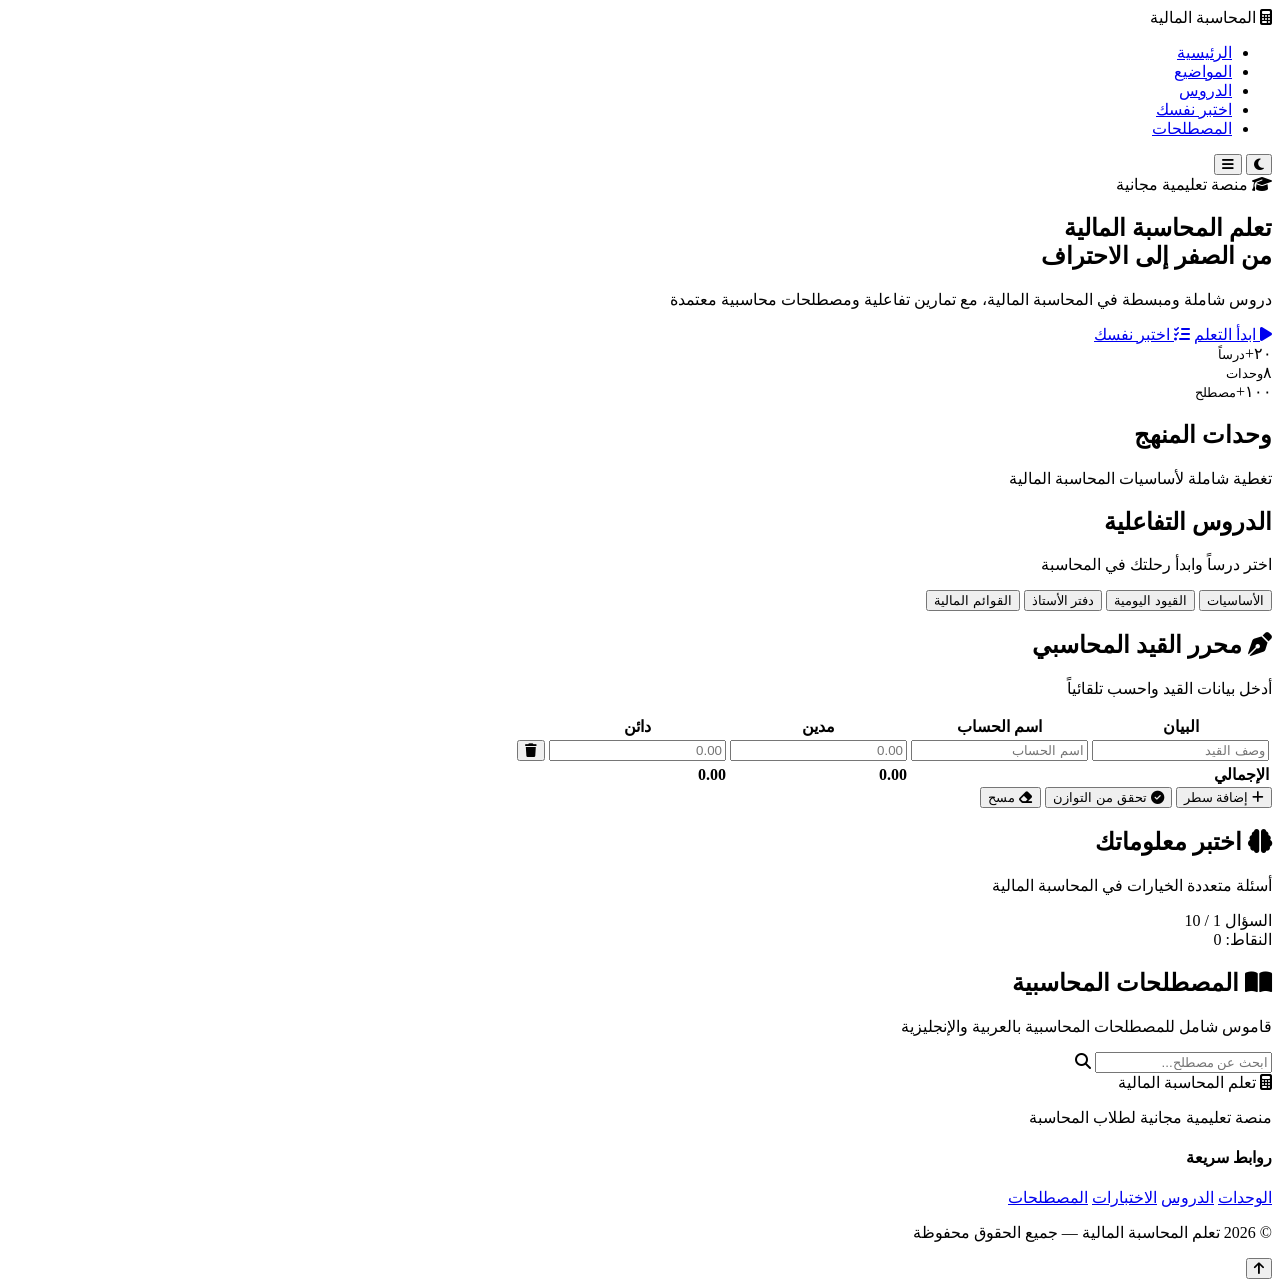
==== index.html @ 87f3d586 "إضافة الصفحة الرئيسية" ====
<!DOCTYPE html>
<html lang="ar" dir="rtl">
<head>
  <meta charset="UTF-8" />
  <meta name="viewport" content="width=device-width, initial-scale=1.0"/>
  <title>تعلم المحاسبة المالية</title>
  <meta name="description" content="منصة تعليمية شاملة لتعلم المحاسبة المالية من الصفر حتى الاحتراف"/>
  <link rel="stylesheet" href="css/style.css"/>
  <link rel="stylesheet" href="https://cdnjs.cloudflare.com/ajax/libs/font-awesome/6.5.0/css/all.min.css"/>
  <link href="https://fonts.googleapis.com/css2?family=Tajawal:wght@300;400;500;700;900&display=swap" rel="stylesheet"/>
</head>
<body>

<!-- Navbar -->
<nav class="navbar" id="navbar">
  <div class="container nav-container">
    <div class="logo">
      <i class="fas fa-calculator"></i>
      <span>المحاسبة المالية</span>
    </div>
    <ul class="nav-links" id="navLinks">
      <li><a href="#home">الرئيسية</a></li>
      <li><a href="#topics">المواضيع</a></li>
      <li><a href="#lessons">الدروس</a></li>
      <li><a href="#quiz">اختبر نفسك</a></li>
      <li><a href="#glossary">المصطلحات</a></li>
    </ul>
    <div class="nav-actions">
      <button class="btn-dark-toggle" id="darkToggle" title="الوضع الليلي">
        <i class="fas fa-moon"></i>
      </button>
      <button class="nav-toggle" id="navToggle"><i class="fas fa-bars"></i></button>
    </div>
  </div>
</nav>

<!-- Hero -->
<section class="hero" id="home">
  <div class="hero-bg"></div>
  <div class="container hero-content">
    <div class="hero-badge"><i class="fas fa-graduation-cap"></i> منصة تعليمية مجانية</div>
    <h1>تعلم <span class="highlight">المحاسبة المالية</span><br/>من الصفر إلى الاحتراف</h1>
    <p>دروس شاملة ومبسطة في المحاسبة المالية، مع تمارين تفاعلية ومصطلحات محاسبية معتمدة</p>
    <div class="hero-btns">
      <a href="#topics" class="btn btn-primary"><i class="fas fa-play"></i> ابدأ التعلم</a>
      <a href="#quiz" class="btn btn-outline"><i class="fas fa-tasks"></i> اختبر نفسك</a>
    </div>
    <div class="hero-stats">
      <div class="stat"><span>٢٠+</span><small>درساً</small></div>
      <div class="stat"><span>٨</span><small>وحدات</small></div>
      <div class="stat"><span>١٠٠+</span><small>مصطلح</small></div>
    </div>
  </div>
</section>

<!-- Topics -->
<section class="topics section" id="topics">
  <div class="container">
    <div class="section-header">
      <h2>وحدات المنهج</h2>
      <p>تغطية شاملة لأساسيات المحاسبة المالية</p>
    </div>
    <div class="cards-grid" id="topicsGrid"></div>
  </div>
</section>

<!-- Lessons -->
<section class="lessons section" id="lessons">
  <div class="container">
    <div class="section-header">
      <h2>الدروس التفاعلية</h2>
      <p>اختر درساً وابدأ رحلتك في المحاسبة</p>
    </div>
    <div class="lesson-tabs">
      <button class="tab-btn active" data-tab="basics">الأساسيات</button>
      <button class="tab-btn" data-tab="journal">القيود اليومية</button>
      <button class="tab-btn" data-tab="ledger">دفتر الأستاذ</button>
      <button class="tab-btn" data-tab="statements">القوائم المالية</button>
    </div>
    <div class="lesson-content" id="lessonContent"></div>
  </div>
</section>

<!-- Journal Entry Calculator -->
<section class="journal-section section" id="journal-calc">
  <div class="container">
    <div class="section-header">
      <h2><i class="fas fa-pen-nib"></i> محرر القيد المحاسبي</h2>
      <p>أدخل بيانات القيد واحسب تلقائياً</p>
    </div>
    <div class="journal-editor">
      <div class="journal-table-wrap">
        <table class="journal-table">
          <thead>
            <tr>
              <th>البيان</th>
              <th>اسم الحساب</th>
              <th>مدين</th>
              <th>دائن</th>
              <th></th>
            </tr>
          </thead>
          <tbody id="journalBody">
            <tr>
              <td><input type="text" placeholder="وصف القيد" class="j-input"/></td>
              <td><input type="text" placeholder="اسم الحساب" class="j-input"/></td>
              <td><input type="number" placeholder="0.00" class="j-input debit" oninput="updateTotals()"/></td>
              <td><input type="number" placeholder="0.00" class="j-input credit" oninput="updateTotals()"/></td>
              <td><button class="btn-remove" onclick="removeRow(this)"><i class="fas fa-trash"></i></button></td>
            </tr>
          </tbody>
          <tfoot>
            <tr class="totals-row">
              <td colspan="2"><strong>الإجمالي</strong></td>
              <td><strong id="totalDebit">0.00</strong></td>
              <td><strong id="totalCredit">0.00</strong></td>
              <td></td>
            </tr>
          </tfoot>
        </table>
      </div>
      <div class="journal-actions">
        <button class="btn btn-primary" onclick="addRow()"><i class="fas fa-plus"></i> إضافة سطر</button>
        <button class="btn btn-outline" onclick="checkBalance()"><i class="fas fa-check-circle"></i> تحقق من التوازن</button>
        <button class="btn btn-danger" onclick="clearJournal()"><i class="fas fa-eraser"></i> مسح</button>
      </div>
      <div class="balance-result" id="balanceResult"></div>
    </div>
  </div>
</section>

<!-- Quiz -->
<section class="quiz-section section" id="quiz">
  <div class="container">
    <div class="section-header">
      <h2><i class="fas fa-brain"></i> اختبر معلوماتك</h2>
      <p>أسئلة متعددة الخيارات في المحاسبة المالية</p>
    </div>
    <div class="quiz-box" id="quizBox">
      <div class="quiz-progress">
        <span id="qProgress">السؤال 1 / 10</span>
        <div class="progress-bar"><div class="progress-fill" id="progressFill"></div></div>
        <span id="qScore">النقاط: 0</span>
      </div>
      <div class="question-card" id="questionCard"></div>
      <div class="quiz-nav">
        <button class="btn btn-primary" id="nextBtn" onclick="nextQuestion()" style="display:none">التالي <i class="fas fa-arrow-left"></i></button>
      </div>
    </div>
    <div class="quiz-result" id="quizResult" style="display:none"></div>
  </div>
</section>

<!-- Glossary -->
<section class="glossary section" id="glossary">
  <div class="container">
    <div class="section-header">
      <h2><i class="fas fa-book-open"></i> المصطلحات المحاسبية</h2>
      <p>قاموس شامل للمصطلحات المحاسبية بالعربية والإنجليزية</p>
    </div>
    <div class="glossary-search">
      <input type="text" id="glossarySearch" placeholder="ابحث عن مصطلح..." oninput="filterGlossary()"/>
      <i class="fas fa-search"></i>
    </div>
    <div class="glossary-grid" id="glossaryGrid"></div>
  </div>
</section>

<!-- Footer -->
<footer class="footer">
  <div class="container">
    <div class="footer-content">
      <div class="footer-brand">
        <i class="fas fa-calculator"></i>
        <span>تعلم المحاسبة المالية</span>
        <p>منصة تعليمية مجانية لطلاب المحاسبة</p>
      </div>
      <div class="footer-links">
        <h4>روابط سريعة</h4>
        <a href="#topics">الوحدات</a>
        <a href="#lessons">الدروس</a>
        <a href="#quiz">الاختبارات</a>
        <a href="#glossary">المصطلحات</a>
      </div>
    </div>
    <div class="footer-bottom">
      <p>© 2026 تعلم المحاسبة المالية — جميع الحقوق محفوظة</p>
    </div>
  </div>
</footer>

<button class="scroll-top" id="scrollTop" onclick="window.scrollTo({top:0,behavior:'smooth'})">
  <i class="fas fa-arrow-up"></i>
</button>

<script src="js/data.js"></script>
<script src="js/script.js"></script>
</body>
</html>
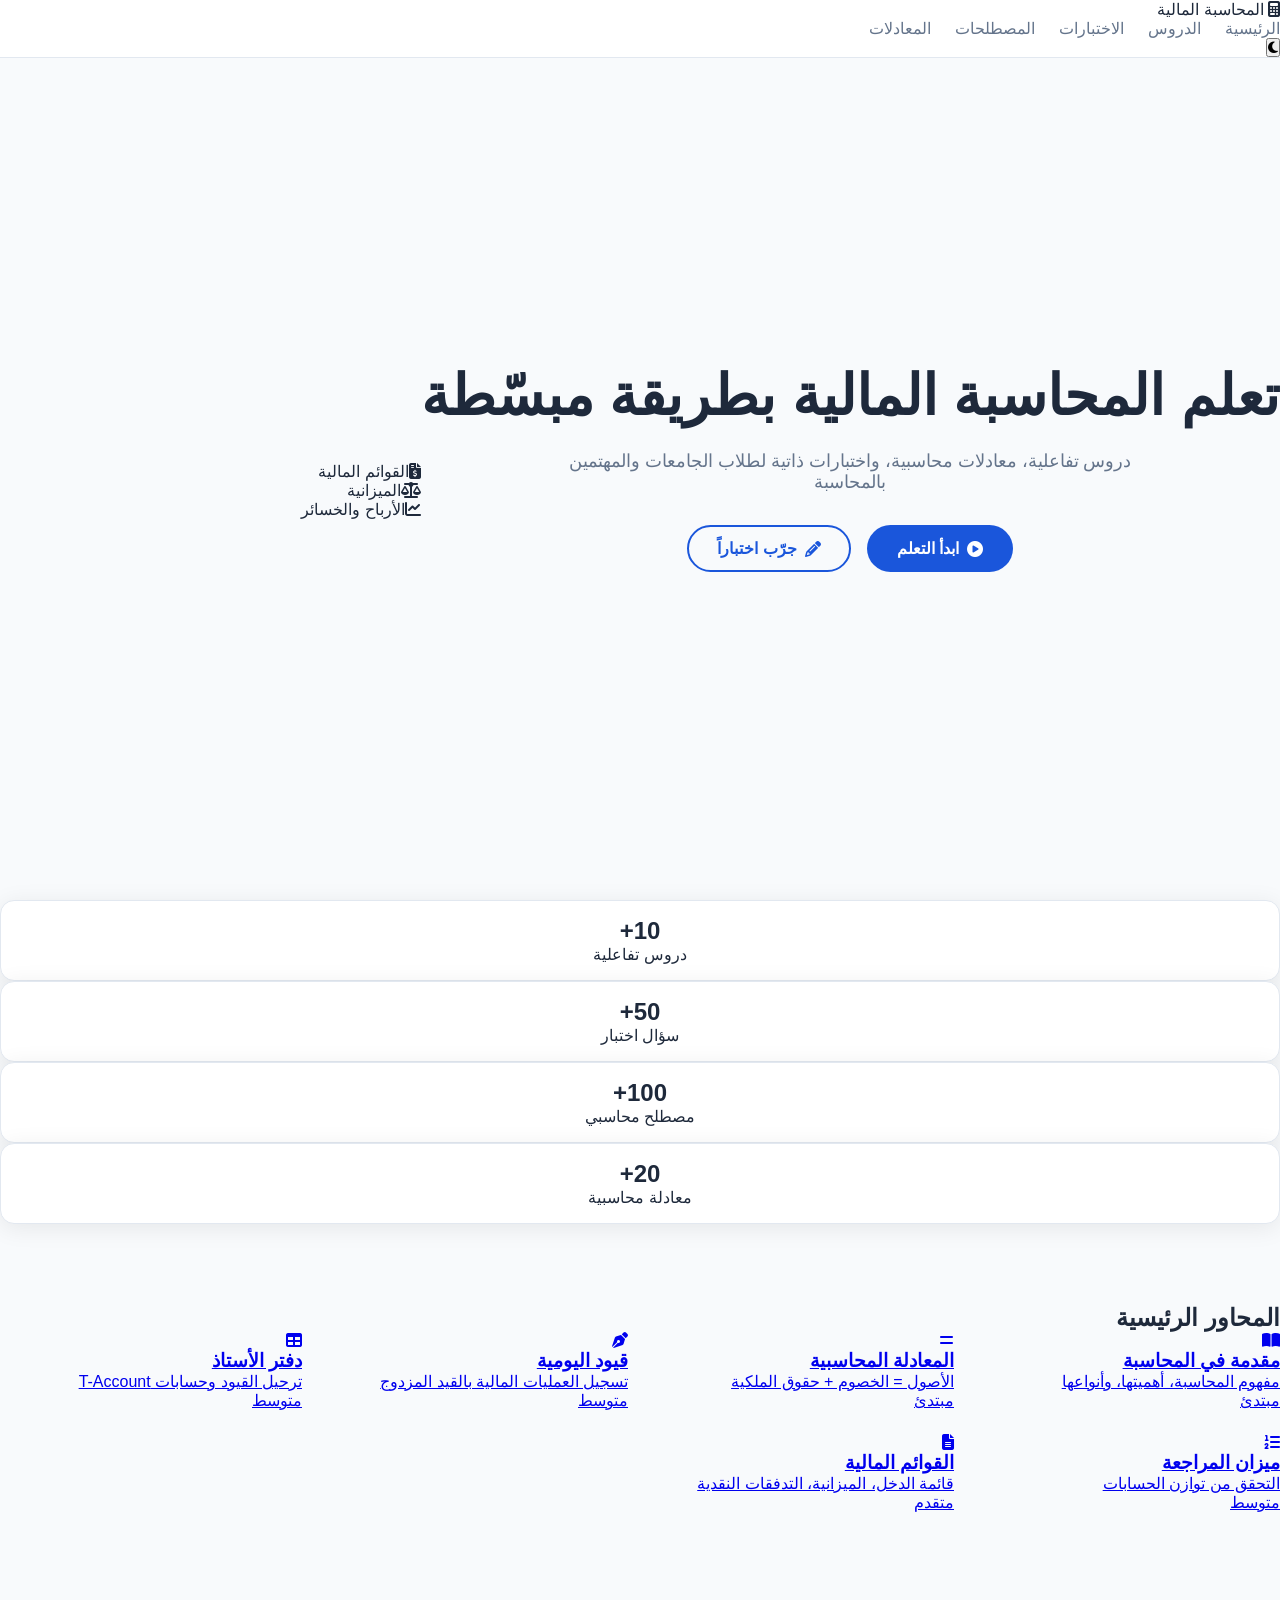
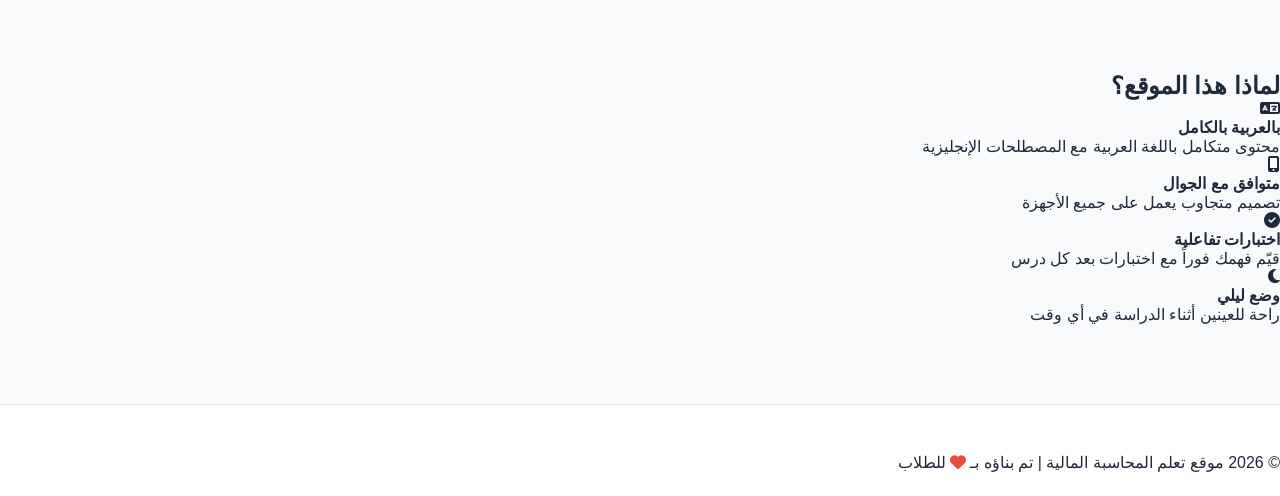
==== commit 93da10f4: "Add index.html - main page" ====
--- a/index.html
+++ b/index.html
@@ -4,196 +4,113 @@
   <meta charset="UTF-8" />
   <meta name="viewport" content="width=device-width, initial-scale=1.0"/>
   <title>تعلم المحاسبة المالية</title>
-  <meta name="description" content="منصة تعليمية شاملة لتعلم المحاسبة المالية من الصفر حتى الاحتراف"/>
   <link rel="stylesheet" href="css/style.css"/>
   <link rel="stylesheet" href="https://cdnjs.cloudflare.com/ajax/libs/font-awesome/6.5.0/css/all.min.css"/>
-  <link href="https://fonts.googleapis.com/css2?family=Tajawal:wght@300;400;500;700;900&display=swap" rel="stylesheet"/>
 </head>
 <body>
 
-<!-- Navbar -->
-<nav class="navbar" id="navbar">
-  <div class="container nav-container">
-    <div class="logo">
-      <i class="fas fa-calculator"></i>
-      <span>المحاسبة المالية</span>
-    </div>
-    <ul class="nav-links" id="navLinks">
-      <li><a href="#home">الرئيسية</a></li>
-      <li><a href="#topics">المواضيع</a></li>
-      <li><a href="#lessons">الدروس</a></li>
-      <li><a href="#quiz">اختبر نفسك</a></li>
-      <li><a href="#glossary">المصطلحات</a></li>
-    </ul>
-    <div class="nav-actions">
-      <button class="btn-dark-toggle" id="darkToggle" title="الوضع الليلي">
-        <i class="fas fa-moon"></i>
-      </button>
-      <button class="nav-toggle" id="navToggle"><i class="fas fa-bars"></i></button>
+<!-- NAV -->
+<nav class="navbar">
+  <div class="nav-logo">
+    <i class="fas fa-calculator"></i>
+    <span>المحاسبة المالية</span>
+  </div>
+  <ul class="nav-links">
+    <li><a href="index.html" class="active">الرئيسية</a></li>
+    <li><a href="pages/lessons.html">الدروس</a></li>
+    <li><a href="pages/quiz.html">الاختبارات</a></li>
+    <li><a href="pages/glossary.html">المصطلحات</a></li>
+    <li><a href="pages/formulas.html">المعادلات</a></li>
+  </ul>
+  <button id="darkToggle" class="dark-btn" title="تبديل الوضع الليلي">
+    <i class="fas fa-moon"></i>
+  </button>
+</nav>
+
+<!-- HERO -->
+<header class="hero">
+  <div class="hero-content">
+    <h1>تعلم <span class="accent">المحاسبة المالية</span> بطريقة مبسّطة</h1>
+    <p>دروس تفاعلية، معادلات محاسبية، واختبارات ذاتية لطلاب الجامعات والمهتمين بالمحاسبة</p>
+    <div class="hero-btns">
+      <a href="pages/lessons.html" class="btn btn-primary"><i class="fas fa-play-circle"></i> ابدأ التعلم</a>
+      <a href="pages/quiz.html" class="btn btn-outline"><i class="fas fa-pencil-alt"></i> جرّب اختباراً</a>
     </div>
   </div>
-</nav>
+  <div class="hero-img">
+    <div class="floating-card card1"><i class="fas fa-file-invoice-dollar"></i><span>القوائم المالية</span></div>
+    <div class="floating-card card2"><i class="fas fa-balance-scale"></i><span>الميزانية</span></div>
+    <div class="floating-card card3"><i class="fas fa-chart-line"></i><span>الأرباح والخسائر</span></div>
+  </div>
+</header>
 
-<!-- Hero -->
-<section class="hero" id="home">
-  <div class="hero-bg"></div>
-  <div class="container hero-content">
-    <div class="hero-badge"><i class="fas fa-graduation-cap"></i> منصة تعليمية مجانية</div>
-    <h1>تعلم <span class="highlight">المحاسبة المالية</span><br/>من الصفر إلى الاحتراف</h1>
-    <p>دروس شاملة ومبسطة في المحاسبة المالية، مع تمارين تفاعلية ومصطلحات محاسبية معتمدة</p>
-    <div class="hero-btns">
-      <a href="#topics" class="btn btn-primary"><i class="fas fa-play"></i> ابدأ التعلم</a>
-      <a href="#quiz" class="btn btn-outline"><i class="fas fa-tasks"></i> اختبر نفسك</a>
-    </div>
-    <div class="hero-stats">
-      <div class="stat"><span>٢٠+</span><small>درساً</small></div>
-      <div class="stat"><span>٨</span><small>وحدات</small></div>
-      <div class="stat"><span>١٠٠+</span><small>مصطلح</small></div>
-    </div>
+<!-- STATS -->
+<section class="stats">
+  <div class="stat"><h2>10+</h2><p>دروس تفاعلية</p></div>
+  <div class="stat"><h2>50+</h2><p>سؤال اختبار</p></div>
+  <div class="stat"><h2>100+</h2><p>مصطلح محاسبي</p></div>
+  <div class="stat"><h2>20+</h2><p>معادلة محاسبية</p></div>
+</section>
+
+<!-- CHAPTERS PREVIEW -->
+<section class="section chapters">
+  <h2 class="section-title">المحاور الرئيسية</h2>
+  <div class="cards-grid">
+    <a href="pages/lessons.html#ch1" class="card">
+      <div class="card-icon bg1"><i class="fas fa-book-open"></i></div>
+      <h3>مقدمة في المحاسبة</h3>
+      <p>مفهوم المحاسبة، أهميتها، وأنواعها</p>
+      <span class="badge">مبتدئ</span>
+    </a>
+    <a href="pages/lessons.html#ch2" class="card">
+      <div class="card-icon bg2"><i class="fas fa-equals"></i></div>
+      <h3>المعادلة المحاسبية</h3>
+      <p>الأصول = الخصوم + حقوق الملكية</p>
+      <span class="badge">مبتدئ</span>
+    </a>
+    <a href="pages/lessons.html#ch3" class="card">
+      <div class="card-icon bg3"><i class="fas fa-pen-nib"></i></div>
+      <h3>قيود اليومية</h3>
+      <p>تسجيل العمليات المالية بالقيد المزدوج</p>
+      <span class="badge">متوسط</span>
+    </a>
+    <a href="pages/lessons.html#ch4" class="card">
+      <div class="card-icon bg4"><i class="fas fa-table"></i></div>
+      <h3>دفتر الأستاذ</h3>
+      <p>ترحيل القيود وحسابات T-Account</p>
+      <span class="badge">متوسط</span>
+    </a>
+    <a href="pages/lessons.html#ch5" class="card">
+      <div class="card-icon bg5"><i class="fas fa-list-ol"></i></div>
+      <h3>ميزان المراجعة</h3>
+      <p>التحقق من توازن الحسابات</p>
+      <span class="badge">متوسط</span>
+    </a>
+    <a href="pages/lessons.html#ch6" class="card">
+      <div class="card-icon bg6"><i class="fas fa-file-alt"></i></div>
+      <h3>القوائم المالية</h3>
+      <p>قائمة الدخل، الميزانية، التدفقات النقدية</p>
+      <span class="badge">متقدم</span>
+    </a>
   </div>
 </section>
 
-<!-- Topics -->
-<section class="topics section" id="topics">
-  <div class="container">
-    <div class="section-header">
-      <h2>وحدات المنهج</h2>
-      <p>تغطية شاملة لأساسيات المحاسبة المالية</p>
-    </div>
-    <div class="cards-grid" id="topicsGrid"></div>
+<!-- WHY US -->
+<section class="section why">
+  <h2 class="section-title">لماذا هذا الموقع؟</h2>
+  <div class="why-grid">
+    <div class="why-item"><i class="fas fa-language"></i><h4>بالعربية بالكامل</h4><p>محتوى متكامل باللغة العربية مع المصطلحات الإنجليزية</p></div>
+    <div class="why-item"><i class="fas fa-mobile-alt"></i><h4>متوافق مع الجوال</h4><p>تصميم متجاوب يعمل على جميع الأجهزة</p></div>
+    <div class="why-item"><i class="fas fa-check-circle"></i><h4>اختبارات تفاعلية</h4><p>قيّم فهمك فوراً مع اختبارات بعد كل درس</p></div>
+    <div class="why-item"><i class="fas fa-moon"></i><h4>وضع ليلي</h4><p>راحة للعينين أثناء الدراسة في أي وقت</p></div>
   </div>
 </section>
 
-<!-- Lessons -->
-<section class="lessons section" id="lessons">
-  <div class="container">
-    <div class="section-header">
-      <h2>الدروس التفاعلية</h2>
-      <p>اختر درساً وابدأ رحلتك في المحاسبة</p>
-    </div>
-    <div class="lesson-tabs">
-      <button class="tab-btn active" data-tab="basics">الأساسيات</button>
-      <button class="tab-btn" data-tab="journal">القيود اليومية</button>
-      <button class="tab-btn" data-tab="ledger">دفتر الأستاذ</button>
-      <button class="tab-btn" data-tab="statements">القوائم المالية</button>
-    </div>
-    <div class="lesson-content" id="lessonContent"></div>
-  </div>
-</section>
-
-<!-- Journal Entry Calculator -->
-<section class="journal-section section" id="journal-calc">
-  <div class="container">
-    <div class="section-header">
-      <h2><i class="fas fa-pen-nib"></i> محرر القيد المحاسبي</h2>
-      <p>أدخل بيانات القيد واحسب تلقائياً</p>
-    </div>
-    <div class="journal-editor">
-      <div class="journal-table-wrap">
-        <table class="journal-table">
-          <thead>
-            <tr>
-              <th>البيان</th>
-              <th>اسم الحساب</th>
-              <th>مدين</th>
-              <th>دائن</th>
-              <th></th>
-            </tr>
-          </thead>
-          <tbody id="journalBody">
-            <tr>
-              <td><input type="text" placeholder="وصف القيد" class="j-input"/></td>
-              <td><input type="text" placeholder="اسم الحساب" class="j-input"/></td>
-              <td><input type="number" placeholder="0.00" class="j-input debit" oninput="updateTotals()"/></td>
-              <td><input type="number" placeholder="0.00" class="j-input credit" oninput="updateTotals()"/></td>
-              <td><button class="btn-remove" onclick="removeRow(this)"><i class="fas fa-trash"></i></button></td>
-            </tr>
-          </tbody>
-          <tfoot>
-            <tr class="totals-row">
-              <td colspan="2"><strong>الإجمالي</strong></td>
-              <td><strong id="totalDebit">0.00</strong></td>
-              <td><strong id="totalCredit">0.00</strong></td>
-              <td></td>
-            </tr>
-          </tfoot>
-        </table>
-      </div>
-      <div class="journal-actions">
-        <button class="btn btn-primary" onclick="addRow()"><i class="fas fa-plus"></i> إضافة سطر</button>
-        <button class="btn btn-outline" onclick="checkBalance()"><i class="fas fa-check-circle"></i> تحقق من التوازن</button>
-        <button class="btn btn-danger" onclick="clearJournal()"><i class="fas fa-eraser"></i> مسح</button>
-      </div>
-      <div class="balance-result" id="balanceResult"></div>
-    </div>
-  </div>
-</section>
-
-<!-- Quiz -->
-<section class="quiz-section section" id="quiz">
-  <div class="container">
-    <div class="section-header">
-      <h2><i class="fas fa-brain"></i> اختبر معلوماتك</h2>
-      <p>أسئلة متعددة الخيارات في المحاسبة المالية</p>
-    </div>
-    <div class="quiz-box" id="quizBox">
-      <div class="quiz-progress">
-        <span id="qProgress">السؤال 1 / 10</span>
-        <div class="progress-bar"><div class="progress-fill" id="progressFill"></div></div>
-        <span id="qScore">النقاط: 0</span>
-      </div>
-      <div class="question-card" id="questionCard"></div>
-      <div class="quiz-nav">
-        <button class="btn btn-primary" id="nextBtn" onclick="nextQuestion()" style="display:none">التالي <i class="fas fa-arrow-left"></i></button>
-      </div>
-    </div>
-    <div class="quiz-result" id="quizResult" style="display:none"></div>
-  </div>
-</section>
-
-<!-- Glossary -->
-<section class="glossary section" id="glossary">
-  <div class="container">
-    <div class="section-header">
-      <h2><i class="fas fa-book-open"></i> المصطلحات المحاسبية</h2>
-      <p>قاموس شامل للمصطلحات المحاسبية بالعربية والإنجليزية</p>
-    </div>
-    <div class="glossary-search">
-      <input type="text" id="glossarySearch" placeholder="ابحث عن مصطلح..." oninput="filterGlossary()"/>
-      <i class="fas fa-search"></i>
-    </div>
-    <div class="glossary-grid" id="glossaryGrid"></div>
-  </div>
-</section>
-
-<!-- Footer -->
+<!-- FOOTER -->
 <footer class="footer">
-  <div class="container">
-    <div class="footer-content">
-      <div class="footer-brand">
-        <i class="fas fa-calculator"></i>
-        <span>تعلم المحاسبة المالية</span>
-        <p>منصة تعليمية مجانية لطلاب المحاسبة</p>
-      </div>
-      <div class="footer-links">
-        <h4>روابط سريعة</h4>
-        <a href="#topics">الوحدات</a>
-        <a href="#lessons">الدروس</a>
-        <a href="#quiz">الاختبارات</a>
-        <a href="#glossary">المصطلحات</a>
-      </div>
-    </div>
-    <div class="footer-bottom">
-      <p>© 2026 تعلم المحاسبة المالية — جميع الحقوق محفوظة</p>
-    </div>
-  </div>
+  <p>© 2026 موقع تعلم المحاسبة المالية | تم بناؤه بـ <i class="fas fa-heart" style="color:#e74c3c"></i> للطلاب</p>
 </footer>
 
-<button class="scroll-top" id="scrollTop" onclick="window.scrollTo({top:0,behavior:'smooth'})">
-  <i class="fas fa-arrow-up"></i>
-</button>
-
-<script src="js/data.js"></script>
-<script src="js/script.js"></script>
+<script src="js/main.js"></script>
 </body>
 </html>
--- a/css/style.css
+++ b/css/style.css
@@ -0,0 +1,168 @@
+/* ═══════════════════════════════════════
+   تعلم المحاسبة المالية — style.css
+═══════════════════════════════════════ */
+:root {
+  --primary:    #1a56db;
+  --primary-dark:#1341b0;
+  --accent:     #f59e0b;
+  --bg:         #f8fafc;
+  --surface:    #ffffff;
+  --surface2:   #f1f5f9;
+  --text:       #1e293b;
+  --text-muted: #64748b;
+  --border:     #e2e8f0;
+  --shadow:     0 4px 24px rgba(0,0,0,.08);
+  --radius:     14px;
+  --transition: .3s ease;
+}
+body.dark {
+  --bg:         #0f172a;
+  --surface:    #1e293b;
+  --surface2:   #263248;
+  --text:       #f1f5f9;
+  --text-muted: #94a3b8;
+  --border:     #334155;
+  --shadow:     0 4px 24px rgba(0,0,0,.3);
+}
+*,*::before,*::after{box-sizing:border-box;margin:0;padding:0}
+html{scroll-behavior:smooth}
+body{font-family:'Tajawal',sans-serif;background:var(--bg);color:var(--text);transition:background var(--transition),color var(--transition)}
+.container{width:min(1200px,92vw);margin-inline:auto}
+
+/* NAVBAR */
+.navbar{position:fixed;top:0;width:100%;z-index:1000;background:rgba(255,255,255,.92);backdrop-filter:blur(12px);border-bottom:1px solid var(--border);transition:background var(--transition)}
+body.dark .navbar{background:rgba(15,23,42,.92)}
+.nav-container{display:flex;align-items:center;justify-content:space-between;height:64px;gap:1rem}
+.logo{display:flex;align-items:center;gap:.5rem;font-size:1.25rem;font-weight:700;color:var(--primary)}
+.logo i{font-size:1.4rem}
+.nav-links{display:flex;list-style:none;gap:1.5rem}
+.nav-links a{text-decoration:none;color:var(--text-muted);font-weight:500;transition:color var(--transition)}
+.nav-links a:hover{color:var(--primary)}
+.nav-actions{display:flex;align-items:center;gap:.75rem}
+.btn-dark-toggle{background:var(--surface2);border:1px solid var(--border);border-radius:50%;width:38px;height:38px;cursor:pointer;color:var(--text);font-size:.9rem;transition:all var(--transition)}
+.btn-dark-toggle:hover{background:var(--primary);color:#fff;border-color:var(--primary)}
+.nav-toggle{display:none;background:none;border:none;font-size:1.4rem;cursor:pointer;color:var(--text)}
+
+/* HERO */
+.hero{min-height:100vh;display:flex;align-items:center;position:relative;overflow:hidden;padding-top:80px}
+.hero-bg{position:absolute;inset:0;background:linear-gradient(135deg,#1a56db15 0%,#f59e0b10 100%)}
+.hero-bg::before{content:'';position:absolute;width:600px;height:600px;border-radius:50%;background:radial-gradient(circle,#1a56db20,transparent 70%);top:-100px;right:-100px}
+.hero-content{position:relative;text-align:center;padding:4rem 0}
+.hero-badge{display:inline-flex;align-items:center;gap:.5rem;background:var(--surface);border:1px solid var(--border);border-radius:50px;padding:.4rem 1.2rem;font-size:.85rem;color:var(--primary);font-weight:600;margin-bottom:1.5rem;box-shadow:var(--shadow)}
+.hero h1{font-size:clamp(2rem,5vw,3.5rem);font-weight:900;line-height:1.3;margin-bottom:1.2rem}
+.highlight{color:var(--primary)}
+.hero p{font-size:1.1rem;color:var(--text-muted);max-width:600px;margin:0 auto 2rem}
+.hero-btns{display:flex;gap:1rem;justify-content:center;flex-wrap:wrap;margin-bottom:3rem}
+.btn{display:inline-flex;align-items:center;gap:.5rem;padding:.75rem 1.75rem;border-radius:50px;font-size:1rem;font-weight:600;font-family:'Tajawal',sans-serif;cursor:pointer;border:2px solid transparent;transition:all var(--transition);text-decoration:none}
+.btn-primary{background:var(--primary);color:#fff}
+.btn-primary:hover{background:var(--primary-dark);transform:translateY(-2px);box-shadow:0 8px 24px #1a56db40}
+.btn-outline{background:transparent;border-color:var(--primary);color:var(--primary)}
+.btn-outline:hover{background:var(--primary);color:#fff;transform:translateY(-2px)}
+.btn-danger{background:#ef4444;color:#fff;border-color:#ef4444}
+.btn-danger:hover{background:#dc2626}
+.hero-stats{display:flex;gap:2rem;justify-content:center;flex-wrap:wrap}
+.stat{text-align:center;background:var(--surface);border:1px solid var(--border);border-radius:var(--radius);padding:1rem 2rem;box-shadow:var(--shadow)}
+.stat span{display:block;font-size:1.8rem;font-weight:900;color:var(--primary)}
+.stat small{color:var(--text-muted);font-size:.9rem}
+
+/* SECTIONS */
+.section{padding:5rem 0}
+.section-header{text-align:center;margin-bottom:3rem}
+.section-header h2{font-size:2rem;font-weight:800;margin-bottom:.5rem}
+.section-header p{color:var(--text-muted);font-size:1.05rem}
+
+/* TOPIC CARDS */
+.cards-grid{display:grid;grid-template-columns:repeat(auto-fill,minmax(260px,1fr));gap:1.5rem}
+.topic-card{background:var(--surface);border:1px solid var(--border);border-radius:var(--radius);padding:1.75rem;cursor:pointer;transition:all var(--transition);position:relative;overflow:hidden}
+.topic-card::before{content:'';position:absolute;top:0;right:0;width:4px;height:100%;background:var(--card-color,var(--primary))}
+.topic-card:hover{transform:translateY(-4px);box-shadow:var(--shadow)}
+.topic-icon{width:52px;height:52px;border-radius:12px;display:flex;align-items:center;justify-content:center;font-size:1.4rem;margin-bottom:1rem;background:var(--card-color,var(--primary))20;color:var(--card-color,var(--primary))}
+.topic-card h3{font-size:1.1rem;font-weight:700;margin-bottom:.5rem}
+.topic-card p{font-size:.9rem;color:var(--text-muted);line-height:1.6}
+.topic-meta{display:flex;gap:1rem;margin-top:1rem;font-size:.8rem;color:var(--text-muted)}
+.topic-meta span{display:flex;align-items:center;gap:.3rem}
+
+/* LESSON TABS */
+.lesson-tabs{display:flex;gap:.75rem;flex-wrap:wrap;margin-bottom:2rem;border-bottom:2px solid var(--border);padding-bottom:1rem}
+.tab-btn{background:var(--surface2);border:1px solid var(--border);border-radius:50px;padding:.5rem 1.25rem;font-family:'Tajawal',sans-serif;font-size:.9rem;cursor:pointer;color:var(--text-muted);transition:all var(--transition)}
+.tab-btn.active,.tab-btn:hover{background:var(--primary);color:#fff;border-color:var(--primary)}
+.lesson-content{background:var(--surface);border:1px solid var(--border);border-radius:var(--radius);padding:2rem;box-shadow:var(--shadow)}
+.lesson-content h3{font-size:1.4rem;color:var(--primary);margin-bottom:1rem}
+.lesson-content p{color:var(--text-muted);line-height:1.9;margin-bottom:1rem}
+.lesson-content ul{padding-right:1.5rem;color:var(--text-muted);line-height:2}
+.lesson-content .lesson-example{background:var(--surface2);border-right:4px solid var(--accent);border-radius:8px;padding:1rem 1.25rem;margin:1rem 0;font-size:.95rem}
+.lesson-content .lesson-example strong{color:var(--accent)}
+
+/* JOURNAL */
+.journal-section{background:var(--surface2)}
+.journal-editor{background:var(--surface);border:1px solid var(--border);border-radius:var(--radius);padding:1.75rem;box-shadow:var(--shadow)}
+.journal-table-wrap{overflow-x:auto}
+.journal-table{width:100%;border-collapse:collapse;margin-bottom:1rem}
+.journal-table th{background:var(--primary);color:#fff;padding:.75rem 1rem;text-align:right;font-size:.9rem}
+.journal-table td{padding:.6rem 1rem;border-bottom:1px solid var(--border)}
+.j-input{width:100%;border:1px solid var(--border);border-radius:8px;padding:.45rem .75rem;font-family:'Tajawal',sans-serif;font-size:.9rem;background:var(--bg);color:var(--text);transition:border var(--transition)}
+.j-input:focus{outline:none;border-color:var(--primary)}
+.totals-row{background:var(--surface2)}
+.totals-row td{padding:.75rem 1rem;font-size:1rem}
+.journal-actions{display:flex;gap:1rem;flex-wrap:wrap;margin-top:1rem}
+.btn-remove{background:#fee2e2;border:none;border-radius:8px;width:32px;height:32px;cursor:pointer;color:#ef4444;font-size:.85rem;transition:all var(--transition)}
+.btn-remove:hover{background:#ef4444;color:#fff}
+.balance-result{margin-top:1rem;padding:1rem 1.25rem;border-radius:10px;font-weight:600;display:none}
+.balance-ok{background:#dcfce7;color:#16a34a;border:1px solid #bbf7d0;display:block}
+.balance-err{background:#fee2e2;color:#dc2626;border:1px solid #fecaca;display:block}
+
+/* QUIZ */
+.quiz-box{background:var(--surface);border:1px solid var(--border);border-radius:var(--radius);padding:2rem;max-width:700px;margin:0 auto;box-shadow:var(--shadow)}
+.quiz-progress{display:flex;align-items:center;gap:1rem;margin-bottom:1.5rem;font-size:.9rem;color:var(--text-muted)}
+.progress-bar{flex:1;height:8px;background:var(--surface2);border-radius:50px;overflow:hidden}
+.progress-fill{height:100%;background:var(--primary);border-radius:50px;transition:width .5s ease}
+.question-card h3{font-size:1.15rem;font-weight:700;margin-bottom:1.5rem;line-height:1.7}
+.options{display:flex;flex-direction:column;gap:.75rem}
+.option-btn{background:var(--surface2);border:2px solid var(--border);border-radius:10px;padding:.85rem 1.25rem;text-align:right;cursor:pointer;font-family:'Tajawal',sans-serif;font-size:.95rem;color:var(--text);transition:all var(--transition)}
+.option-btn:hover:not(:disabled){border-color:var(--primary);background:var(--primary)10;color:var(--primary)}
+.option-btn.correct{background:#dcfce7;border-color:#16a34a;color:#16a34a}
+.option-btn.wrong{background:#fee2e2;border-color:#dc2626;color:#dc2626}
+.quiz-nav{text-align:center;margin-top:1.5rem}
+.quiz-result{background:var(--surface);border:1px solid var(--border);border-radius:var(--radius);padding:2.5rem;max-width:700px;margin:2rem auto 0;text-align:center;box-shadow:var(--shadow)}
+.quiz-result h3{font-size:1.8rem;font-weight:900;color:var(--primary);margin-bottom:1rem}
+.quiz-result p{color:var(--text-muted);margin-bottom:1.5rem}
+
+/* GLOSSARY */
+.glossary-search{position:relative;max-width:500px;margin:0 auto 2rem}
+.glossary-search input{width:100%;border:2px solid var(--border);border-radius:50px;padding:.75rem 3rem .75rem 1.25rem;font-family:'Tajawal',sans-serif;font-size:1rem;background:var(--surface);color:var(--text);transition:border var(--transition)}
+.glossary-search input:focus{outline:none;border-color:var(--primary)}
+.glossary-search i{position:absolute;left:1.25rem;top:50%;transform:translateY(-50%);color:var(--text-muted)}
+.glossary-grid{display:grid;grid-template-columns:repeat(auto-fill,minmax(280px,1fr));gap:1rem}
+.glossary-card{background:var(--surface);border:1px solid var(--border);border-radius:var(--radius);padding:1.25rem;transition:all var(--transition)}
+.glossary-card:hover{box-shadow:var(--shadow);border-color:var(--primary)}
+.glossary-card .term-ar{font-size:1.05rem;font-weight:700;color:var(--primary);margin-bottom:.25rem}
+.glossary-card .term-en{font-size:.85rem;color:var(--text-muted);margin-bottom:.5rem;font-style:italic}
+.glossary-card .term-def{font-size:.9rem;color:var(--text-muted);line-height:1.7}
+
+/* FOOTER */
+.footer{background:var(--surface);border-top:1px solid var(--border);padding:3rem 0 1.5rem}
+.footer-content{display:grid;grid-template-columns:2fr 1fr;gap:2rem;margin-bottom:2rem}
+.footer-brand{display:flex;flex-direction:column;gap:.5rem}
+.footer-brand i{font-size:1.8rem;color:var(--primary)}
+.footer-brand span{font-size:1.2rem;font-weight:700}
+.footer-brand p{color:var(--text-muted);font-size:.9rem}
+.footer-links{display:flex;flex-direction:column;gap:.5rem}
+.footer-links h4{font-size:1rem;margin-bottom:.5rem}
+.footer-links a{color:var(--text-muted);text-decoration:none;font-size:.9rem;transition:color var(--transition)}
+.footer-links a:hover{color:var(--primary)}
+.footer-bottom{text-align:center;border-top:1px solid var(--border);padding-top:1.5rem;color:var(--text-muted);font-size:.9rem}
+
+/* SCROLL TOP */
+.scroll-top{position:fixed;bottom:2rem;left:2rem;width:44px;height:44px;background:var(--primary);color:#fff;border:none;border-radius:50%;font-size:1rem;cursor:pointer;box-shadow:0 4px 16px #1a56db50;transition:all var(--transition);opacity:0;pointer-events:none}
+.scroll-top.show{opacity:1;pointer-events:auto}
+.scroll-top:hover{transform:translateY(-3px)}
+
+/* RESPONSIVE */
+@media(max-width:768px){
+  .nav-links{display:none;position:absolute;top:64px;right:0;width:100%;background:var(--surface);flex-direction:column;padding:1rem;border-bottom:1px solid var(--border);gap:.5rem}
+  .nav-links.open{display:flex}
+  .nav-toggle{display:block}
+  .hero-btns{flex-direction:column;align-items:center}
+  .footer-content{grid-template-columns:1fr}
+  .journal-actions{justify-content:center}
+}
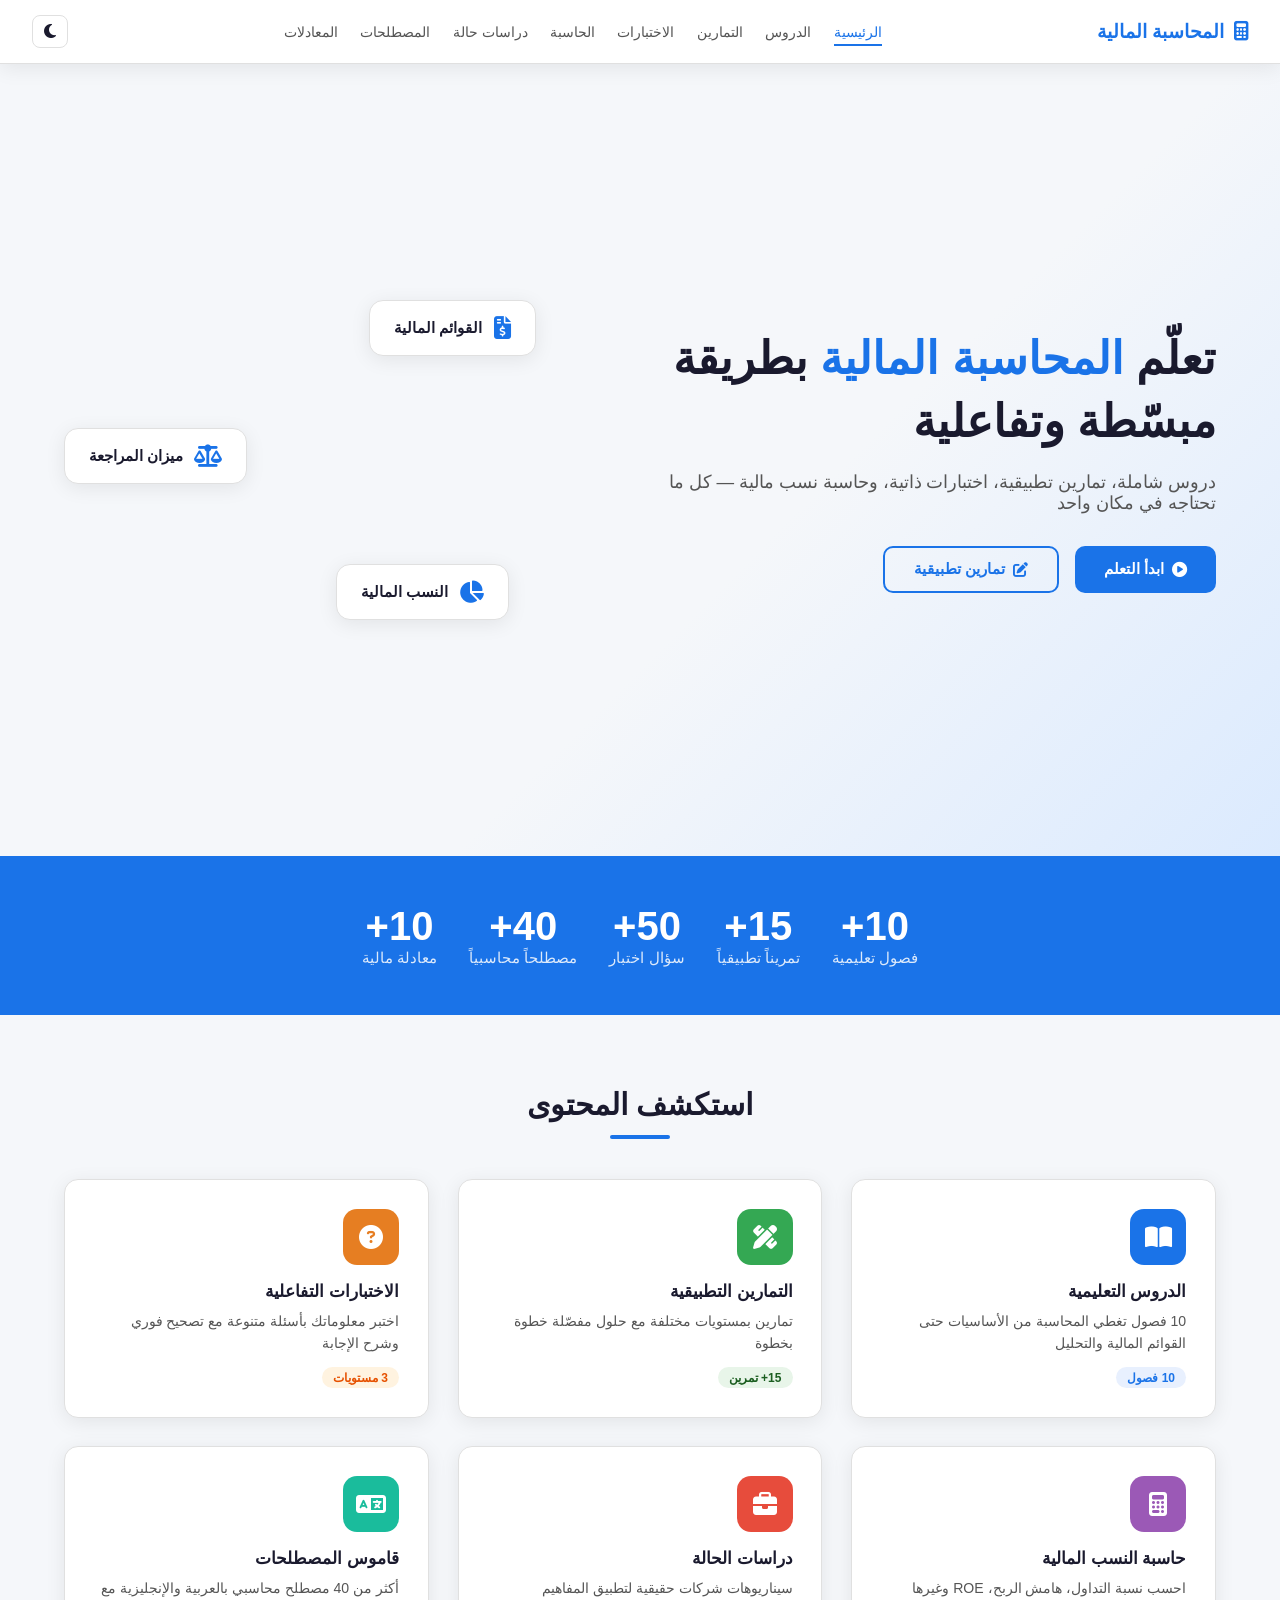
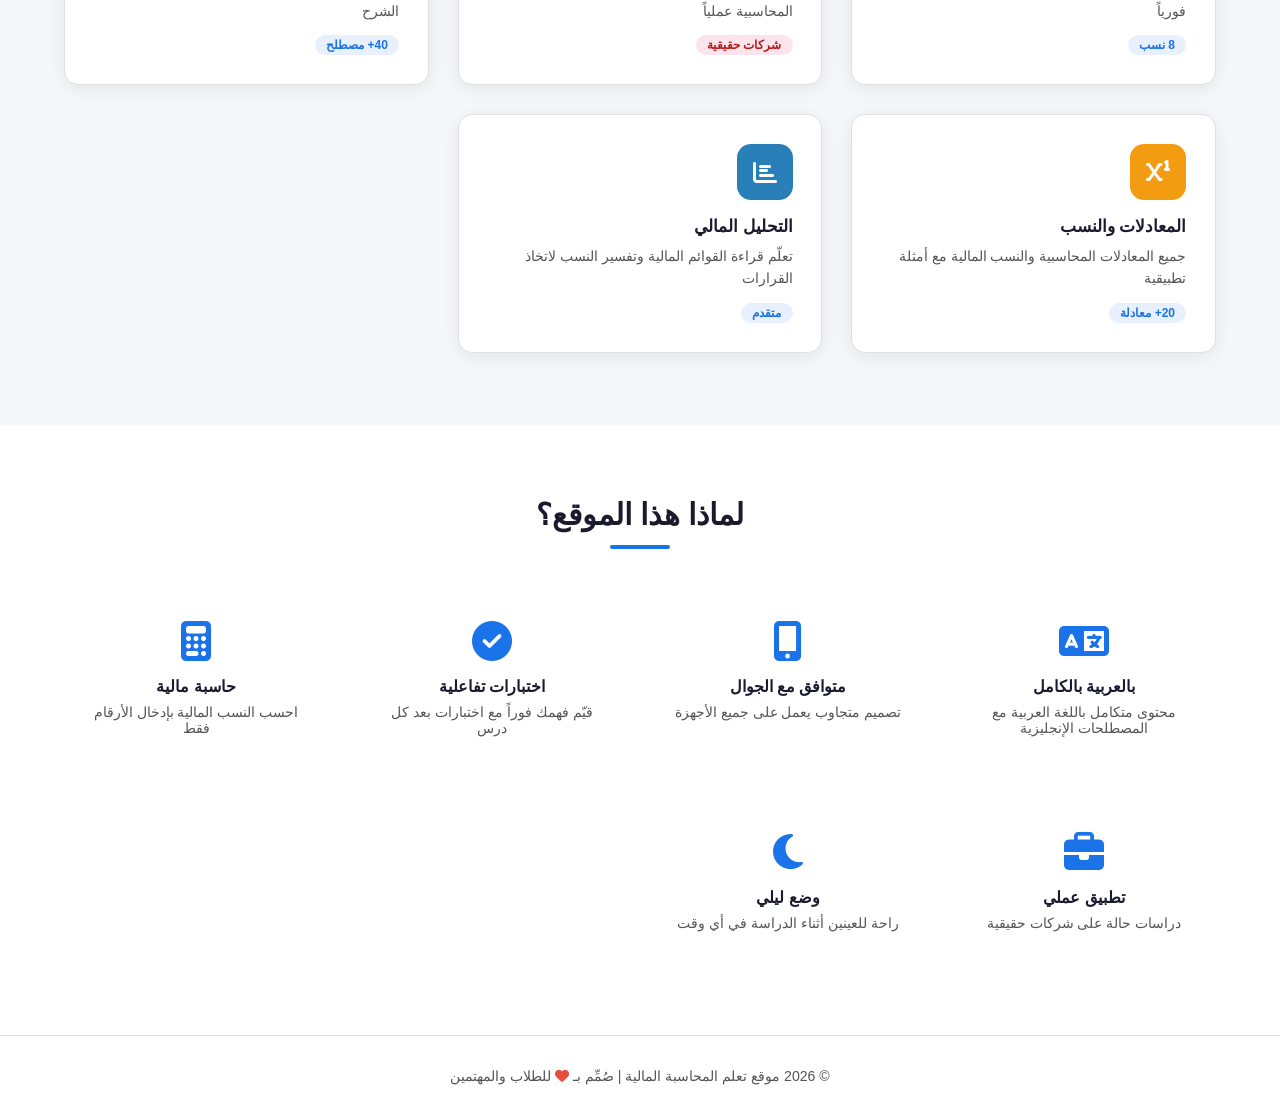
==== commit 00011721: "Enhance index.html - new sections and nav links" ====
--- a/index.html
+++ b/index.html
@@ -1,116 +1,122 @@
 <!DOCTYPE html>
 <html lang="ar" dir="rtl">
 <head>
-  <meta charset="UTF-8" />
-  <meta name="viewport" content="width=device-width, initial-scale=1.0"/>
+  <meta charset="UTF-8"/>
+  <meta name="viewport" content="width=device-width,initial-scale=1.0"/>
   <title>تعلم المحاسبة المالية</title>
+  <meta name="description" content="موقع تعليمي متكامل لتعلم المحاسبة المالية باللغة العربية - دروس، اختبارات، تمارين، معادلات"/>
   <link rel="stylesheet" href="css/style.css"/>
   <link rel="stylesheet" href="https://cdnjs.cloudflare.com/ajax/libs/font-awesome/6.5.0/css/all.min.css"/>
 </head>
 <body>
-
-<!-- NAV -->
 <nav class="navbar">
-  <div class="nav-logo">
-    <i class="fas fa-calculator"></i>
-    <span>المحاسبة المالية</span>
-  </div>
+  <div class="nav-logo"><i class="fas fa-calculator"></i><span>المحاسبة المالية</span></div>
   <ul class="nav-links">
     <li><a href="index.html" class="active">الرئيسية</a></li>
     <li><a href="pages/lessons.html">الدروس</a></li>
+    <li><a href="pages/exercises.html">التمارين</a></li>
     <li><a href="pages/quiz.html">الاختبارات</a></li>
+    <li><a href="pages/calculator.html">الحاسبة</a></li>
+    <li><a href="pages/cases.html">دراسات حالة</a></li>
     <li><a href="pages/glossary.html">المصطلحات</a></li>
     <li><a href="pages/formulas.html">المعادلات</a></li>
   </ul>
-  <button id="darkToggle" class="dark-btn" title="تبديل الوضع الليلي">
-    <i class="fas fa-moon"></i>
-  </button>
+  <button id="darkToggle" class="dark-btn" title="وضع ليلي"><i class="fas fa-moon"></i></button>
 </nav>
 
-<!-- HERO -->
 <header class="hero">
   <div class="hero-content">
-    <h1>تعلم <span class="accent">المحاسبة المالية</span> بطريقة مبسّطة</h1>
-    <p>دروس تفاعلية، معادلات محاسبية، واختبارات ذاتية لطلاب الجامعات والمهتمين بالمحاسبة</p>
+    <h1>تعلّم <span class="accent">المحاسبة المالية</span> بطريقة مبسّطة وتفاعلية</h1>
+    <p>دروس شاملة، تمارين تطبيقية، اختبارات ذاتية، وحاسبة نسب مالية — كل ما تحتاجه في مكان واحد</p>
     <div class="hero-btns">
       <a href="pages/lessons.html" class="btn btn-primary"><i class="fas fa-play-circle"></i> ابدأ التعلم</a>
-      <a href="pages/quiz.html" class="btn btn-outline"><i class="fas fa-pencil-alt"></i> جرّب اختباراً</a>
+      <a href="pages/exercises.html" class="btn btn-outline"><i class="fas fa-edit"></i> تمارين تطبيقية</a>
     </div>
   </div>
   <div class="hero-img">
     <div class="floating-card card1"><i class="fas fa-file-invoice-dollar"></i><span>القوائم المالية</span></div>
-    <div class="floating-card card2"><i class="fas fa-balance-scale"></i><span>الميزانية</span></div>
-    <div class="floating-card card3"><i class="fas fa-chart-line"></i><span>الأرباح والخسائر</span></div>
+    <div class="floating-card card2"><i class="fas fa-balance-scale"></i><span>ميزان المراجعة</span></div>
+    <div class="floating-card card3"><i class="fas fa-chart-pie"></i><span>النسب المالية</span></div>
   </div>
 </header>
 
-<!-- STATS -->
 <section class="stats">
-  <div class="stat"><h2>10+</h2><p>دروس تفاعلية</p></div>
+  <div class="stat"><h2>10+</h2><p>فصول تعليمية</p></div>
+  <div class="stat"><h2>15+</h2><p>تمريناً تطبيقياً</p></div>
   <div class="stat"><h2>50+</h2><p>سؤال اختبار</p></div>
-  <div class="stat"><h2>100+</h2><p>مصطلح محاسبي</p></div>
-  <div class="stat"><h2>20+</h2><p>معادلة محاسبية</p></div>
+  <div class="stat"><h2>40+</h2><p>مصطلحاً محاسبياً</p></div>
+  <div class="stat"><h2>10+</h2><p>معادلة مالية</p></div>
 </section>
 
-<!-- CHAPTERS PREVIEW -->
 <section class="section chapters">
-  <h2 class="section-title">المحاور الرئيسية</h2>
+  <h2 class="section-title">استكشف المحتوى</h2>
   <div class="cards-grid">
-    <a href="pages/lessons.html#ch1" class="card">
+    <a href="pages/lessons.html" class="card">
       <div class="card-icon bg1"><i class="fas fa-book-open"></i></div>
-      <h3>مقدمة في المحاسبة</h3>
-      <p>مفهوم المحاسبة، أهميتها، وأنواعها</p>
-      <span class="badge">مبتدئ</span>
+      <h3>الدروس التعليمية</h3>
+      <p>10 فصول تغطي المحاسبة من الأساسيات حتى القوائم المالية والتحليل</p>
+      <span class="badge">10 فصول</span>
     </a>
-    <a href="pages/lessons.html#ch2" class="card">
-      <div class="card-icon bg2"><i class="fas fa-equals"></i></div>
-      <h3>المعادلة المحاسبية</h3>
-      <p>الأصول = الخصوم + حقوق الملكية</p>
-      <span class="badge">مبتدئ</span>
+    <a href="pages/exercises.html" class="card">
+      <div class="card-icon bg2"><i class="fas fa-pencil-ruler"></i></div>
+      <h3>التمارين التطبيقية</h3>
+      <p>تمارين بمستويات مختلفة مع حلول مفصّلة خطوة بخطوة</p>
+      <span class="badge badge-green">15+ تمرين</span>
     </a>
-    <a href="pages/lessons.html#ch3" class="card">
-      <div class="card-icon bg3"><i class="fas fa-pen-nib"></i></div>
-      <h3>قيود اليومية</h3>
-      <p>تسجيل العمليات المالية بالقيد المزدوج</p>
-      <span class="badge">متوسط</span>
+    <a href="pages/quiz.html" class="card">
+      <div class="card-icon bg3"><i class="fas fa-question-circle"></i></div>
+      <h3>الاختبارات التفاعلية</h3>
+      <p>اختبر معلوماتك بأسئلة متنوعة مع تصحيح فوري وشرح الإجابة</p>
+      <span class="badge badge-orange">3 مستويات</span>
     </a>
-    <a href="pages/lessons.html#ch4" class="card">
-      <div class="card-icon bg4"><i class="fas fa-table"></i></div>
-      <h3>دفتر الأستاذ</h3>
-      <p>ترحيل القيود وحسابات T-Account</p>
-      <span class="badge">متوسط</span>
+    <a href="pages/calculator.html" class="card">
+      <div class="card-icon bg4"><i class="fas fa-calculator"></i></div>
+      <h3>حاسبة النسب المالية</h3>
+      <p>احسب نسبة التداول، هامش الربح، ROE وغيرها فورياً</p>
+      <span class="badge">8 نسب</span>
     </a>
-    <a href="pages/lessons.html#ch5" class="card">
-      <div class="card-icon bg5"><i class="fas fa-list-ol"></i></div>
-      <h3>ميزان المراجعة</h3>
-      <p>التحقق من توازن الحسابات</p>
-      <span class="badge">متوسط</span>
+    <a href="pages/cases.html" class="card">
+      <div class="card-icon bg5"><i class="fas fa-briefcase"></i></div>
+      <h3>دراسات الحالة</h3>
+      <p>سيناريوهات شركات حقيقية لتطبيق المفاهيم المحاسبية عملياً</p>
+      <span class="badge badge-red">شركات حقيقية</span>
     </a>
-    <a href="pages/lessons.html#ch6" class="card">
-      <div class="card-icon bg6"><i class="fas fa-file-alt"></i></div>
-      <h3>القوائم المالية</h3>
-      <p>قائمة الدخل، الميزانية، التدفقات النقدية</p>
+    <a href="pages/glossary.html" class="card">
+      <div class="card-icon bg6"><i class="fas fa-language"></i></div>
+      <h3>قاموس المصطلحات</h3>
+      <p>أكثر من 40 مصطلح محاسبي بالعربية والإنجليزية مع الشرح</p>
+      <span class="badge">40+ مصطلح</span>
+    </a>
+    <a href="pages/formulas.html" class="card">
+      <div class="card-icon bg7"><i class="fas fa-superscript"></i></div>
+      <h3>المعادلات والنسب</h3>
+      <p>جميع المعادلات المحاسبية والنسب المالية مع أمثلة تطبيقية</p>
+      <span class="badge">20+ معادلة</span>
+    </a>
+    <a href="pages/lessons.html#ch9" class="card">
+      <div class="card-icon bg8"><i class="fas fa-chart-bar"></i></div>
+      <h3>التحليل المالي</h3>
+      <p>تعلّم قراءة القوائم المالية وتفسير النسب لاتخاذ القرارات</p>
       <span class="badge">متقدم</span>
     </a>
   </div>
 </section>
 
-<!-- WHY US -->
-<section class="section why">
+<section class="section why" style="background:var(--bg2)">
   <h2 class="section-title">لماذا هذا الموقع؟</h2>
   <div class="why-grid">
     <div class="why-item"><i class="fas fa-language"></i><h4>بالعربية بالكامل</h4><p>محتوى متكامل باللغة العربية مع المصطلحات الإنجليزية</p></div>
     <div class="why-item"><i class="fas fa-mobile-alt"></i><h4>متوافق مع الجوال</h4><p>تصميم متجاوب يعمل على جميع الأجهزة</p></div>
     <div class="why-item"><i class="fas fa-check-circle"></i><h4>اختبارات تفاعلية</h4><p>قيّم فهمك فوراً مع اختبارات بعد كل درس</p></div>
+    <div class="why-item"><i class="fas fa-calculator"></i><h4>حاسبة مالية</h4><p>احسب النسب المالية بإدخال الأرقام فقط</p></div>
+    <div class="why-item"><i class="fas fa-briefcase"></i><h4>تطبيق عملي</h4><p>دراسات حالة على شركات حقيقية</p></div>
     <div class="why-item"><i class="fas fa-moon"></i><h4>وضع ليلي</h4><p>راحة للعينين أثناء الدراسة في أي وقت</p></div>
   </div>
 </section>
 
-<!-- FOOTER -->
 <footer class="footer">
-  <p>© 2026 موقع تعلم المحاسبة المالية | تم بناؤه بـ <i class="fas fa-heart" style="color:#e74c3c"></i> للطلاب</p>
+  <p>© 2026 موقع تعلم المحاسبة المالية | صُمِّم بـ <i class="fas fa-heart" style="color:#e74c3c"></i> للطلاب والمهتمين</p>
 </footer>
-
 <script src="js/main.js"></script>
 </body>
 </html>
--- a/css/style.css
+++ b/css/style.css
@@ -1,168 +1,223 @@
-/* ═══════════════════════════════════════
-   تعلم المحاسبة المالية — style.css
-═══════════════════════════════════════ */
-:root {
-  --primary:    #1a56db;
-  --primary-dark:#1341b0;
-  --accent:     #f59e0b;
-  --bg:         #f8fafc;
-  --surface:    #ffffff;
-  --surface2:   #f1f5f9;
-  --text:       #1e293b;
-  --text-muted: #64748b;
-  --border:     #e2e8f0;
-  --shadow:     0 4px 24px rgba(0,0,0,.08);
-  --radius:     14px;
-  --transition: .3s ease;
-}
-body.dark {
-  --bg:         #0f172a;
-  --surface:    #1e293b;
-  --surface2:   #263248;
-  --text:       #f1f5f9;
-  --text-muted: #94a3b8;
-  --border:     #334155;
-  --shadow:     0 4px 24px rgba(0,0,0,.3);
-}
+
+:root{--primary:#1a73e8;--primary-dark:#1557b0;--accent:#f4b400;--green:#34a853;--red:#e74c3c;--purple:#9b59b6;--bg:#f5f7fa;--bg2:#fff;--text:#1a1a2e;--text2:#555;--card-bg:#fff;--border:#e0e0e0;--shadow:0 4px 20px rgba(0,0,0,.08);--radius:14px;--transition:.3s ease}
+body.dark{--bg:#0f1117;--bg2:#1a1d2e;--text:#e8eaf6;--text2:#aab0c6;--card-bg:#1e2235;--border:#2e3250;--shadow:0 4px 20px rgba(0,0,0,.4)}
 *,*::before,*::after{box-sizing:border-box;margin:0;padding:0}
 html{scroll-behavior:smooth}
-body{font-family:'Tajawal',sans-serif;background:var(--bg);color:var(--text);transition:background var(--transition),color var(--transition)}
-.container{width:min(1200px,92vw);margin-inline:auto}
-
-/* NAVBAR */
-.navbar{position:fixed;top:0;width:100%;z-index:1000;background:rgba(255,255,255,.92);backdrop-filter:blur(12px);border-bottom:1px solid var(--border);transition:background var(--transition)}
-body.dark .navbar{background:rgba(15,23,42,.92)}
-.nav-container{display:flex;align-items:center;justify-content:space-between;height:64px;gap:1rem}
-.logo{display:flex;align-items:center;gap:.5rem;font-size:1.25rem;font-weight:700;color:var(--primary)}
-.logo i{font-size:1.4rem}
-.nav-links{display:flex;list-style:none;gap:1.5rem}
-.nav-links a{text-decoration:none;color:var(--text-muted);font-weight:500;transition:color var(--transition)}
-.nav-links a:hover{color:var(--primary)}
-.nav-actions{display:flex;align-items:center;gap:.75rem}
-.btn-dark-toggle{background:var(--surface2);border:1px solid var(--border);border-radius:50%;width:38px;height:38px;cursor:pointer;color:var(--text);font-size:.9rem;transition:all var(--transition)}
-.btn-dark-toggle:hover{background:var(--primary);color:#fff;border-color:var(--primary)}
-.nav-toggle{display:none;background:none;border:none;font-size:1.4rem;cursor:pointer;color:var(--text)}
-
-/* HERO */
-.hero{min-height:100vh;display:flex;align-items:center;position:relative;overflow:hidden;padding-top:80px}
-.hero-bg{position:absolute;inset:0;background:linear-gradient(135deg,#1a56db15 0%,#f59e0b10 100%)}
-.hero-bg::before{content:'';position:absolute;width:600px;height:600px;border-radius:50%;background:radial-gradient(circle,#1a56db20,transparent 70%);top:-100px;right:-100px}
-.hero-content{position:relative;text-align:center;padding:4rem 0}
-.hero-badge{display:inline-flex;align-items:center;gap:.5rem;background:var(--surface);border:1px solid var(--border);border-radius:50px;padding:.4rem 1.2rem;font-size:.85rem;color:var(--primary);font-weight:600;margin-bottom:1.5rem;box-shadow:var(--shadow)}
-.hero h1{font-size:clamp(2rem,5vw,3.5rem);font-weight:900;line-height:1.3;margin-bottom:1.2rem}
-.highlight{color:var(--primary)}
-.hero p{font-size:1.1rem;color:var(--text-muted);max-width:600px;margin:0 auto 2rem}
-.hero-btns{display:flex;gap:1rem;justify-content:center;flex-wrap:wrap;margin-bottom:3rem}
-.btn{display:inline-flex;align-items:center;gap:.5rem;padding:.75rem 1.75rem;border-radius:50px;font-size:1rem;font-weight:600;font-family:'Tajawal',sans-serif;cursor:pointer;border:2px solid transparent;transition:all var(--transition);text-decoration:none}
+body{font-family:"Segoe UI",Tahoma,Arial,sans-serif;background:var(--bg);color:var(--text);transition:background var(--transition),color var(--transition)}
+a{text-decoration:none;color:inherit}ul{list-style:none}
+
+/* ── NAVBAR ── */
+.navbar{display:flex;align-items:center;justify-content:space-between;padding:0 2rem;height:64px;background:var(--bg2);border-bottom:1px solid var(--border);position:sticky;top:0;z-index:1000;box-shadow:var(--shadow)}
+.nav-logo{display:flex;align-items:center;gap:.6rem;font-size:1.2rem;font-weight:800;color:var(--primary)}
+.nav-links{display:flex;gap:1.4rem}
+.nav-links a{font-size:.88rem;color:var(--text2);font-weight:500;padding:.3rem 0;border-bottom:2px solid transparent;transition:var(--transition)}
+.nav-links a:hover,.nav-links a.active{color:var(--primary);border-color:var(--primary)}
+.dark-btn{background:none;border:1.5px solid var(--border);border-radius:8px;padding:.4rem .7rem;cursor:pointer;color:var(--text);font-size:1rem;transition:var(--transition)}
+.dark-btn:hover{background:var(--primary);color:#fff;border-color:var(--primary)}
+
+/* ── HERO ── */
+.hero{display:flex;align-items:center;justify-content:space-between;padding:5rem 4rem;gap:3rem;min-height:88vh;background:linear-gradient(135deg,var(--bg) 60%,#dbeafe 100%)}
+body.dark .hero{background:linear-gradient(135deg,var(--bg) 60%,#1e3a5f 100%)}
+.hero-content{max-width:580px}
+.hero-content h1{font-size:2.8rem;line-height:1.4;margin-bottom:1.2rem}
+.accent{color:var(--primary)}.hero-content p{font-size:1.1rem;color:var(--text2);margin-bottom:2rem}
+.hero-btns{display:flex;gap:1rem;flex-wrap:wrap}
+.btn{display:inline-flex;align-items:center;gap:.5rem;padding:.8rem 1.8rem;border-radius:10px;font-size:.95rem;font-weight:600;transition:var(--transition);cursor:pointer;border:none;font-family:inherit}
 .btn-primary{background:var(--primary);color:#fff}
-.btn-primary:hover{background:var(--primary-dark);transform:translateY(-2px);box-shadow:0 8px 24px #1a56db40}
-.btn-outline{background:transparent;border-color:var(--primary);color:var(--primary)}
+.btn-primary:hover{background:var(--primary-dark);transform:translateY(-2px);box-shadow:0 8px 20px rgba(26,115,232,.35)}
+.btn-outline{border:2px solid var(--primary)!important;color:var(--primary);background:transparent}
 .btn-outline:hover{background:var(--primary);color:#fff;transform:translateY(-2px)}
-.btn-danger{background:#ef4444;color:#fff;border-color:#ef4444}
-.btn-danger:hover{background:#dc2626}
-.hero-stats{display:flex;gap:2rem;justify-content:center;flex-wrap:wrap}
-.stat{text-align:center;background:var(--surface);border:1px solid var(--border);border-radius:var(--radius);padding:1rem 2rem;box-shadow:var(--shadow)}
-.stat span{display:block;font-size:1.8rem;font-weight:900;color:var(--primary)}
-.stat small{color:var(--text-muted);font-size:.9rem}
-
-/* SECTIONS */
-.section{padding:5rem 0}
-.section-header{text-align:center;margin-bottom:3rem}
-.section-header h2{font-size:2rem;font-weight:800;margin-bottom:.5rem}
-.section-header p{color:var(--text-muted);font-size:1.05rem}
-
-/* TOPIC CARDS */
-.cards-grid{display:grid;grid-template-columns:repeat(auto-fill,minmax(260px,1fr));gap:1.5rem}
-.topic-card{background:var(--surface);border:1px solid var(--border);border-radius:var(--radius);padding:1.75rem;cursor:pointer;transition:all var(--transition);position:relative;overflow:hidden}
-.topic-card::before{content:'';position:absolute;top:0;right:0;width:4px;height:100%;background:var(--card-color,var(--primary))}
-.topic-card:hover{transform:translateY(-4px);box-shadow:var(--shadow)}
-.topic-icon{width:52px;height:52px;border-radius:12px;display:flex;align-items:center;justify-content:center;font-size:1.4rem;margin-bottom:1rem;background:var(--card-color,var(--primary))20;color:var(--card-color,var(--primary))}
-.topic-card h3{font-size:1.1rem;font-weight:700;margin-bottom:.5rem}
-.topic-card p{font-size:.9rem;color:var(--text-muted);line-height:1.6}
-.topic-meta{display:flex;gap:1rem;margin-top:1rem;font-size:.8rem;color:var(--text-muted)}
-.topic-meta span{display:flex;align-items:center;gap:.3rem}
-
-/* LESSON TABS */
-.lesson-tabs{display:flex;gap:.75rem;flex-wrap:wrap;margin-bottom:2rem;border-bottom:2px solid var(--border);padding-bottom:1rem}
-.tab-btn{background:var(--surface2);border:1px solid var(--border);border-radius:50px;padding:.5rem 1.25rem;font-family:'Tajawal',sans-serif;font-size:.9rem;cursor:pointer;color:var(--text-muted);transition:all var(--transition)}
-.tab-btn.active,.tab-btn:hover{background:var(--primary);color:#fff;border-color:var(--primary)}
-.lesson-content{background:var(--surface);border:1px solid var(--border);border-radius:var(--radius);padding:2rem;box-shadow:var(--shadow)}
-.lesson-content h3{font-size:1.4rem;color:var(--primary);margin-bottom:1rem}
-.lesson-content p{color:var(--text-muted);line-height:1.9;margin-bottom:1rem}
-.lesson-content ul{padding-right:1.5rem;color:var(--text-muted);line-height:2}
-.lesson-content .lesson-example{background:var(--surface2);border-right:4px solid var(--accent);border-radius:8px;padding:1rem 1.25rem;margin:1rem 0;font-size:.95rem}
-.lesson-content .lesson-example strong{color:var(--accent)}
-
-/* JOURNAL */
-.journal-section{background:var(--surface2)}
-.journal-editor{background:var(--surface);border:1px solid var(--border);border-radius:var(--radius);padding:1.75rem;box-shadow:var(--shadow)}
-.journal-table-wrap{overflow-x:auto}
-.journal-table{width:100%;border-collapse:collapse;margin-bottom:1rem}
-.journal-table th{background:var(--primary);color:#fff;padding:.75rem 1rem;text-align:right;font-size:.9rem}
-.journal-table td{padding:.6rem 1rem;border-bottom:1px solid var(--border)}
-.j-input{width:100%;border:1px solid var(--border);border-radius:8px;padding:.45rem .75rem;font-family:'Tajawal',sans-serif;font-size:.9rem;background:var(--bg);color:var(--text);transition:border var(--transition)}
-.j-input:focus{outline:none;border-color:var(--primary)}
-.totals-row{background:var(--surface2)}
-.totals-row td{padding:.75rem 1rem;font-size:1rem}
-.journal-actions{display:flex;gap:1rem;flex-wrap:wrap;margin-top:1rem}
-.btn-remove{background:#fee2e2;border:none;border-radius:8px;width:32px;height:32px;cursor:pointer;color:#ef4444;font-size:.85rem;transition:all var(--transition)}
-.btn-remove:hover{background:#ef4444;color:#fff}
-.balance-result{margin-top:1rem;padding:1rem 1.25rem;border-radius:10px;font-weight:600;display:none}
-.balance-ok{background:#dcfce7;color:#16a34a;border:1px solid #bbf7d0;display:block}
-.balance-err{background:#fee2e2;color:#dc2626;border:1px solid #fecaca;display:block}
-
-/* QUIZ */
-.quiz-box{background:var(--surface);border:1px solid var(--border);border-radius:var(--radius);padding:2rem;max-width:700px;margin:0 auto;box-shadow:var(--shadow)}
-.quiz-progress{display:flex;align-items:center;gap:1rem;margin-bottom:1.5rem;font-size:.9rem;color:var(--text-muted)}
-.progress-bar{flex:1;height:8px;background:var(--surface2);border-radius:50px;overflow:hidden}
-.progress-fill{height:100%;background:var(--primary);border-radius:50px;transition:width .5s ease}
-.question-card h3{font-size:1.15rem;font-weight:700;margin-bottom:1.5rem;line-height:1.7}
-.options{display:flex;flex-direction:column;gap:.75rem}
-.option-btn{background:var(--surface2);border:2px solid var(--border);border-radius:10px;padding:.85rem 1.25rem;text-align:right;cursor:pointer;font-family:'Tajawal',sans-serif;font-size:.95rem;color:var(--text);transition:all var(--transition)}
-.option-btn:hover:not(:disabled){border-color:var(--primary);background:var(--primary)10;color:var(--primary)}
-.option-btn.correct{background:#dcfce7;border-color:#16a34a;color:#16a34a}
-.option-btn.wrong{background:#fee2e2;border-color:#dc2626;color:#dc2626}
-.quiz-nav{text-align:center;margin-top:1.5rem}
-.quiz-result{background:var(--surface);border:1px solid var(--border);border-radius:var(--radius);padding:2.5rem;max-width:700px;margin:2rem auto 0;text-align:center;box-shadow:var(--shadow)}
-.quiz-result h3{font-size:1.8rem;font-weight:900;color:var(--primary);margin-bottom:1rem}
-.quiz-result p{color:var(--text-muted);margin-bottom:1.5rem}
-
-/* GLOSSARY */
-.glossary-search{position:relative;max-width:500px;margin:0 auto 2rem}
-.glossary-search input{width:100%;border:2px solid var(--border);border-radius:50px;padding:.75rem 3rem .75rem 1.25rem;font-family:'Tajawal',sans-serif;font-size:1rem;background:var(--surface);color:var(--text);transition:border var(--transition)}
-.glossary-search input:focus{outline:none;border-color:var(--primary)}
-.glossary-search i{position:absolute;left:1.25rem;top:50%;transform:translateY(-50%);color:var(--text-muted)}
-.glossary-grid{display:grid;grid-template-columns:repeat(auto-fill,minmax(280px,1fr));gap:1rem}
-.glossary-card{background:var(--surface);border:1px solid var(--border);border-radius:var(--radius);padding:1.25rem;transition:all var(--transition)}
-.glossary-card:hover{box-shadow:var(--shadow);border-color:var(--primary)}
-.glossary-card .term-ar{font-size:1.05rem;font-weight:700;color:var(--primary);margin-bottom:.25rem}
-.glossary-card .term-en{font-size:.85rem;color:var(--text-muted);margin-bottom:.5rem;font-style:italic}
-.glossary-card .term-def{font-size:.9rem;color:var(--text-muted);line-height:1.7}
-
-/* FOOTER */
-.footer{background:var(--surface);border-top:1px solid var(--border);padding:3rem 0 1.5rem}
-.footer-content{display:grid;grid-template-columns:2fr 1fr;gap:2rem;margin-bottom:2rem}
-.footer-brand{display:flex;flex-direction:column;gap:.5rem}
-.footer-brand i{font-size:1.8rem;color:var(--primary)}
-.footer-brand span{font-size:1.2rem;font-weight:700}
-.footer-brand p{color:var(--text-muted);font-size:.9rem}
-.footer-links{display:flex;flex-direction:column;gap:.5rem}
-.footer-links h4{font-size:1rem;margin-bottom:.5rem}
-.footer-links a{color:var(--text-muted);text-decoration:none;font-size:.9rem;transition:color var(--transition)}
-.footer-links a:hover{color:var(--primary)}
-.footer-bottom{text-align:center;border-top:1px solid var(--border);padding-top:1.5rem;color:var(--text-muted);font-size:.9rem}
-
-/* SCROLL TOP */
-.scroll-top{position:fixed;bottom:2rem;left:2rem;width:44px;height:44px;background:var(--primary);color:#fff;border:none;border-radius:50%;font-size:1rem;cursor:pointer;box-shadow:0 4px 16px #1a56db50;transition:all var(--transition);opacity:0;pointer-events:none}
-.scroll-top.show{opacity:1;pointer-events:auto}
-.scroll-top:hover{transform:translateY(-3px)}
-
-/* RESPONSIVE */
-@media(max-width:768px){
-  .nav-links{display:none;position:absolute;top:64px;right:0;width:100%;background:var(--surface);flex-direction:column;padding:1rem;border-bottom:1px solid var(--border);gap:.5rem}
-  .nav-links.open{display:flex}
-  .nav-toggle{display:block}
-  .hero-btns{flex-direction:column;align-items:center}
-  .footer-content{grid-template-columns:1fr}
-  .journal-actions{justify-content:center}
-}
+.btn-sm{padding:.5rem 1.2rem;font-size:.85rem}
+.btn-green{background:var(--green);color:#fff}.btn-green:hover{background:#2e8d46;transform:translateY(-2px)}
+.btn-red{background:var(--red);color:#fff}.btn-red:hover{background:#c0392b;transform:translateY(-2px)}
+
+/* hero-img floating cards */
+.hero-img{position:relative;flex:1;min-height:320px;display:flex;align-items:center;justify-content:center}
+.floating-card{position:absolute;background:var(--card-bg);border-radius:var(--radius);box-shadow:var(--shadow);padding:1rem 1.5rem;display:flex;align-items:center;gap:.7rem;font-weight:600;font-size:.95rem;animation:float 3s ease-in-out infinite;border:1px solid var(--border)}
+.floating-card i{font-size:1.4rem;color:var(--primary)}
+.card1{top:0;right:10%;animation-delay:0s}.card2{top:40%;left:0;animation-delay:.8s}.card3{bottom:0;right:15%;animation-delay:1.6s}
+@keyframes float{0%,100%{transform:translateY(0)}50%{transform:translateY(-12px)}}
+
+/* ── STATS ── */
+.stats{display:flex;justify-content:center;flex-wrap:wrap;gap:2rem;padding:3rem 2rem;background:var(--primary)}
+.stat{text-align:center;color:#fff}.stat h2{font-size:2.5rem;font-weight:800}.stat p{font-size:.95rem;opacity:.85}
+
+/* ── SECTIONS ── */
+.section{padding:4.5rem 4rem}
+.section-title{font-size:1.9rem;text-align:center;margin-bottom:2.5rem;position:relative}
+.section-title::after{content:"";display:block;width:60px;height:4px;background:var(--primary);margin:.8rem auto 0;border-radius:2px}
+
+/* ── CARDS ── */
+.cards-grid{display:grid;grid-template-columns:repeat(auto-fill,minmax(270px,1fr));gap:1.8rem}
+.card{background:var(--card-bg);border-radius:var(--radius);padding:1.8rem;box-shadow:var(--shadow);border:1px solid var(--border);transition:var(--transition);display:block}
+.card:hover{transform:translateY(-6px);box-shadow:0 12px 36px rgba(26,115,232,.15);border-color:var(--primary)}
+.card-icon{width:56px;height:56px;border-radius:14px;display:flex;align-items:center;justify-content:center;margin-bottom:1rem}
+.card-icon i{font-size:1.5rem;color:#fff}
+.bg1{background:#1a73e8}.bg2{background:#34a853}.bg3{background:#e67e22}.bg4{background:#9b59b6}.bg5{background:#e74c3c}.bg6{background:#1abc9c}.bg7{background:#f39c12}.bg8{background:#2980b9}
+.card h3{font-size:1.05rem;margin-bottom:.5rem}.card p{color:var(--text2);font-size:.88rem;margin-bottom:.8rem;line-height:1.6}
+.badge{display:inline-block;padding:.2rem .7rem;border-radius:20px;font-size:.75rem;font-weight:600;background:#e8f0fe;color:var(--primary)}
+.badge-green{background:#e8f5e9;color:#1b5e20}.badge-orange{background:#fff3e0;color:#e65100}.badge-red{background:#fce4ec;color:#b71c1c}
+
+/* ── WHY ── */
+.why{background:var(--bg2)}
+.why-grid{display:grid;grid-template-columns:repeat(auto-fill,minmax(220px,1fr));gap:2rem}
+.why-item{text-align:center;padding:2rem 1rem}
+.why-item i{font-size:2.5rem;color:var(--primary);margin-bottom:1rem}
+.why-item h4{font-size:1rem;margin-bottom:.5rem}.why-item p{color:var(--text2);font-size:.88rem}
+
+/* ── PAGE HERO ── */
+.page-hero{padding:3rem 4rem;background:linear-gradient(135deg,var(--primary) 0%,#0d47a1 100%);color:#fff;text-align:center}
+.page-hero h1{font-size:2rem;margin-bottom:.8rem}.page-hero p{opacity:.9;font-size:1rem}
+
+/* ── LESSONS ── */
+.lessons-layout{display:grid;grid-template-columns:260px 1fr;gap:2rem;padding:3rem 4rem}
+.sidebar{position:sticky;top:80px;height:fit-content}
+.sidebar-nav{background:var(--card-bg);border-radius:var(--radius);padding:1.2rem;box-shadow:var(--shadow);border:1px solid var(--border)}
+.sidebar-nav h3{font-size:.85rem;color:var(--text2);padding:.5rem .8rem;text-transform:uppercase;letter-spacing:1px}
+.sidebar-nav a{display:flex;align-items:center;gap:.7rem;padding:.65rem .8rem;border-radius:8px;font-size:.9rem;color:var(--text);transition:var(--transition)}
+.sidebar-nav a:hover,.sidebar-nav a.active{background:#e8f0fe;color:var(--primary);font-weight:600}
+body.dark .sidebar-nav a:hover,body.dark .sidebar-nav a.active{background:#1e3a5f}
+.lesson-content{display:flex;flex-direction:column;gap:2.5rem}
+.lesson-box{background:var(--card-bg);border-radius:var(--radius);padding:2.5rem;box-shadow:var(--shadow);border:1px solid var(--border)}
+.lesson-box h2{font-size:1.5rem;margin-bottom:1.2rem;color:var(--primary);display:flex;align-items:center;gap:.8rem}
+.lesson-box p{line-height:1.9;color:var(--text);margin-bottom:1rem}
+.lesson-box h3{font-size:1.05rem;margin:1.5rem 0 .6rem;color:var(--text);border-right:3px solid var(--primary);padding-right:.7rem}
+.lesson-box ul{padding-right:1.5rem;list-style:disc;color:var(--text);line-height:1.9}
+.lesson-box ul li{margin-bottom:.4rem}
+.equation-box{background:linear-gradient(135deg,#e8f0fe,#dbeafe);border:2px solid var(--primary);border-radius:12px;padding:1.5rem;text-align:center;margin:1.5rem 0;font-size:1.35rem;font-weight:700;color:var(--primary)}
+body.dark .equation-box{background:linear-gradient(135deg,#1e3a5f,#1a2a4a)}
+.journal-table{width:100%;border-collapse:collapse;margin:1.5rem 0;font-size:.92rem}
+.journal-table th{background:var(--primary);color:#fff;padding:.8rem 1rem;text-align:center}
+.journal-table td{padding:.65rem 1rem;border:1px solid var(--border);text-align:center}
+.journal-table tr:nth-child(even){background:var(--bg)}
+.debit{color:#1a73e8;font-weight:700}.credit{color:#e74c3c;font-weight:700}
+.t-account{display:grid;grid-template-columns:1fr 1fr;border:2px solid var(--text);border-radius:8px;overflow:hidden;margin:1rem 0}
+.t-account .t-header{grid-column:1/-1;background:var(--primary);color:#fff;text-align:center;padding:.6rem;font-weight:700}
+.t-side{padding:1rem}.t-side h4{text-align:center;font-size:.82rem;color:var(--text2);border-bottom:1px solid var(--border);padding-bottom:.4rem;margin-bottom:.6rem}
+.t-right{border-left:2px solid var(--text)}
+.info-box{background:#fff8e1;border-right:4px solid var(--accent);padding:1rem 1.2rem;border-radius:8px;margin:1rem 0;color:#555;font-size:.93rem}
+body.dark .info-box{background:#2a2008;color:#ccc}
+.success-box{background:#e8f5e9;border-right:4px solid var(--green);padding:1rem 1.2rem;border-radius:8px;margin:1rem 0;font-size:.93rem;color:#1b5e20}
+body.dark .success-box{background:#0a2a12;color:#a5d6a7}
+
+/* ── QUIZ ── */
+.quiz-container{max-width:820px;margin:3rem auto;padding:0 2rem}
+.quiz-header{text-align:center;margin-bottom:2rem}
+.quiz-header h1{font-size:2rem;color:var(--primary)}
+.quiz-tabs{display:flex;gap:.8rem;justify-content:center;margin-bottom:2rem;flex-wrap:wrap}
+.quiz-tab{padding:.6rem 1.4rem;border-radius:20px;border:2px solid var(--border);background:var(--card-bg);color:var(--text2);cursor:pointer;font-size:.9rem;font-weight:600;transition:var(--transition);font-family:inherit}
+.quiz-tab.active,.quiz-tab:hover{background:var(--primary);color:#fff;border-color:var(--primary)}
+.quiz-card{background:var(--card-bg);border-radius:var(--radius);padding:2.5rem;box-shadow:var(--shadow);border:1px solid var(--border)}
+.question-counter{font-size:.88rem;color:var(--text2);margin-bottom:.5rem}
+.progress-bar{height:6px;background:var(--border);border-radius:3px;margin-bottom:1.8rem;overflow:hidden}
+.progress-fill{height:100%;background:linear-gradient(90deg,var(--primary),#34a853);border-radius:3px;transition:width .4s}
+.question-text{font-size:1.15rem;font-weight:600;margin-bottom:1.5rem;line-height:1.7}
+.options{display:flex;flex-direction:column;gap:.75rem;margin-bottom:1.5rem}
+.option-btn{padding:.85rem 1.2rem;border:2px solid var(--border);border-radius:10px;background:var(--bg);color:var(--text);font-size:.95rem;cursor:pointer;text-align:right;font-family:inherit;transition:var(--transition)}
+.option-btn:hover{border-color:var(--primary);background:#e8f0fe}
+body.dark .option-btn:hover{background:#1e3a5f}
+.option-btn.correct{background:#e8f5e9;border-color:#34a853;color:#1b5e20}
+.option-btn.wrong{background:#fce4ec;border-color:#e74c3c;color:#b71c1c}
+.feedback{padding:1rem;border-radius:8px;margin-bottom:1rem;font-weight:600;display:none;font-size:.93rem;line-height:1.6}
+.feedback.show{display:block}
+.feedback.correct{background:#e8f5e9;color:#1b5e20;border:1px solid #34a853}
+.feedback.wrong{background:#fce4ec;color:#b71c1c;border:1px solid #e74c3c}
+.quiz-nav{display:flex;justify-content:space-between;align-items:center}
+.score-screen{text-align:center;padding:2.5rem}
+.score-circle{width:140px;height:140px;border-radius:50%;border:8px solid var(--primary);margin:0 auto 1.5rem;display:flex;align-items:center;justify-content:center;font-size:2.5rem;font-weight:800;color:var(--primary)}
+.score-circle.gold{border-color:#f4b400;color:#f4b400}
+.score-circle.silver{border-color:#9b59b6;color:#9b59b6}
+.answers-review{text-align:right;margin-top:2rem}
+.review-item{padding:.8rem 1rem;border-radius:8px;margin-bottom:.6rem;font-size:.9rem;border:1px solid var(--border);background:var(--bg)}
+.review-item.r-correct{border-color:#34a853;background:#e8f5e9}
+.review-item.r-wrong{border-color:#e74c3c;background:#fce4ec}
+
+/* ── GLOSSARY ── */
+.glossary-container{max-width:960px;margin:0 auto;padding:3rem 2rem}
+.alpha-filter{display:flex;flex-wrap:wrap;gap:.5rem;margin-bottom:1.5rem}
+.alpha-btn{padding:.35rem .7rem;border-radius:6px;border:1.5px solid var(--border);background:var(--card-bg);color:var(--text2);cursor:pointer;font-size:.85rem;font-family:inherit;transition:var(--transition)}
+.alpha-btn.active,.alpha-btn:hover{background:var(--primary);color:#fff;border-color:var(--primary)}
+.search-bar{display:flex;gap:1rem;margin-bottom:1.5rem}
+.search-bar input{flex:1;padding:.8rem 1.2rem;border:2px solid var(--border);border-radius:10px;font-size:1rem;background:var(--bg2);color:var(--text);font-family:inherit}
+.search-bar input:focus{outline:none;border-color:var(--primary)}
+.glossary-count{color:var(--text2);font-size:.9rem;margin-bottom:1rem}
+.glossary-grid{display:grid;grid-template-columns:repeat(auto-fill,minmax(270px,1fr));gap:1.2rem}
+.glossary-item{background:var(--card-bg);border-radius:10px;padding:1.2rem;border:1px solid var(--border);box-shadow:var(--shadow);transition:var(--transition)}
+.glossary-item:hover{border-color:var(--primary);transform:translateY(-2px)}
+.glossary-item .term-ar{font-size:1rem;font-weight:700;color:var(--primary)}
+.glossary-item .term-en{font-size:.82rem;color:var(--text2);margin:.2rem 0 .5rem;font-style:italic}
+.glossary-item .term-def{font-size:.88rem;color:var(--text);line-height:1.65}
+.glossary-item .term-cat{display:inline-block;margin-top:.6rem;padding:.15rem .6rem;border-radius:10px;font-size:.72rem;font-weight:600;background:#e8f0fe;color:var(--primary)}
+
+/* ── FORMULAS ── */
+.formulas-container{max-width:960px;margin:0 auto;padding:3rem 2rem}
+.formula-card{background:var(--card-bg);border-radius:var(--radius);padding:2rem;box-shadow:var(--shadow);border:1px solid var(--border);margin-bottom:1.5rem;transition:var(--transition)}
+.formula-card:hover{border-color:var(--primary)}
+.formula-card h3{color:var(--primary);margin-bottom:1rem;display:flex;align-items:center;gap:.6rem}
+.formula-box{background:var(--bg);border:2px dashed var(--primary);border-radius:10px;padding:1.2rem;text-align:center;font-size:1.15rem;font-weight:700;color:var(--primary);margin:1rem 0;letter-spacing:.5px}
+.formula-card p{color:var(--text2);font-size:.92rem;line-height:1.75}
+
+/* ── EXERCISES ── */
+.exercises-container{max-width:900px;margin:0 auto;padding:3rem 2rem}
+.ex-card{background:var(--card-bg);border-radius:var(--radius);padding:2rem;box-shadow:var(--shadow);border:1px solid var(--border);margin-bottom:2rem}
+.ex-card h3{font-size:1.1rem;color:var(--primary);margin-bottom:1rem;display:flex;align-items:center;gap:.6rem}
+.ex-level{display:inline-block;padding:.2rem .7rem;border-radius:20px;font-size:.75rem;font-weight:700;margin-right:.5rem}
+.level-easy{background:#e8f5e9;color:#1b5e20}.level-medium{background:#fff3e0;color:#e65100}.level-hard{background:#fce4ec;color:#b71c1c}
+.ex-body{font-size:.95rem;line-height:1.85;color:var(--text);margin-bottom:1.2rem}
+.ex-table{width:100%;border-collapse:collapse;margin:1rem 0;font-size:.9rem}
+.ex-table th{background:var(--primary);color:#fff;padding:.6rem .8rem;text-align:center}
+.ex-table td{padding:.55rem .8rem;border:1px solid var(--border);text-align:center}
+.ex-table tr:nth-child(even){background:var(--bg)}
+.solution-btn{background:none;border:2px solid var(--primary);border-radius:8px;padding:.5rem 1.2rem;color:var(--primary);cursor:pointer;font-size:.9rem;font-weight:600;transition:var(--transition);font-family:inherit;display:flex;align-items:center;gap:.5rem}
+.solution-btn:hover{background:var(--primary);color:#fff}
+.solution-box{display:none;margin-top:1.2rem;padding:1.5rem;background:var(--bg);border-radius:10px;border:2px solid var(--green);font-size:.92rem;line-height:1.8}
+.solution-box.open{display:block}
+.solution-box h4{color:var(--green);margin-bottom:.8rem}
+
+/* ── CALCULATOR ── */
+.calc-container{max-width:900px;margin:0 auto;padding:3rem 2rem}
+.calc-tabs{display:flex;flex-wrap:wrap;gap:.6rem;margin-bottom:2rem}
+.calc-tab{padding:.55rem 1.2rem;border-radius:8px;border:1.5px solid var(--border);background:var(--card-bg);color:var(--text2);cursor:pointer;font-size:.88rem;font-weight:600;font-family:inherit;transition:var(--transition)}
+.calc-tab.active,.calc-tab:hover{background:var(--primary);color:#fff;border-color:var(--primary)}
+.calc-panel{display:none}.calc-panel.active{display:block}
+.calc-card{background:var(--card-bg);border-radius:var(--radius);padding:2rem;box-shadow:var(--shadow);border:1px solid var(--border)}
+.calc-card h3{color:var(--primary);margin-bottom:1.5rem;font-size:1.1rem}
+.calc-grid{display:grid;grid-template-columns:1fr 1fr;gap:1.2rem;margin-bottom:1.5rem}
+.calc-field label{display:block;font-size:.85rem;font-weight:600;color:var(--text2);margin-bottom:.4rem}
+.calc-field input{width:100%;padding:.7rem 1rem;border:2px solid var(--border);border-radius:8px;font-size:.95rem;background:var(--bg2);color:var(--text);font-family:inherit;transition:var(--transition)}
+.calc-field input:focus{outline:none;border-color:var(--primary)}
+.calc-result{background:linear-gradient(135deg,#e8f0fe,#dbeafe);border:2px solid var(--primary);border-radius:12px;padding:1.5rem;text-align:center;margin-top:1rem;display:none}
+body.dark .calc-result{background:linear-gradient(135deg,#1e3a5f,#1a2a4a)}
+.calc-result h4{color:var(--text2);font-size:.9rem;margin-bottom:.5rem}
+.calc-result .result-value{font-size:2.5rem;font-weight:800;color:var(--primary)}
+.calc-result .result-interp{font-size:.9rem;color:var(--text2);margin-top:.5rem}
+
+/* ── CASES ── */
+.cases-container{max-width:960px;margin:0 auto;padding:3rem 2rem}
+.case-card{background:var(--card-bg);border-radius:var(--radius);padding:2rem;box-shadow:var(--shadow);border:1px solid var(--border);margin-bottom:2rem}
+.case-header{display:flex;justify-content:space-between;align-items:center;margin-bottom:1.2rem;flex-wrap:wrap;gap:.5rem}
+.case-header h3{font-size:1.1rem;color:var(--primary)}
+.case-tag{display:inline-block;padding:.25rem .8rem;border-radius:20px;font-size:.75rem;font-weight:700}
+.tag-green{background:#e8f5e9;color:#1b5e20}.tag-blue{background:#e8f0fe;color:#1a73e8}.tag-orange{background:#fff3e0;color:#e65100}
+.case-body p{font-size:.95rem;line-height:1.85;color:var(--text);margin-bottom:.8rem}
+.case-steps{counter-reset:step;display:flex;flex-direction:column;gap:1rem;margin:1rem 0}
+.case-step{display:flex;gap:1rem;padding:1rem;background:var(--bg);border-radius:10px;align-items:flex-start}
+.step-num{width:32px;height:32px;min-width:32px;border-radius:50%;background:var(--primary);color:#fff;display:flex;align-items:center;justify-content:center;font-weight:700;font-size:.85rem}
+.step-content h4{font-size:.95rem;font-weight:700;margin-bottom:.3rem}
+.step-content p{font-size:.88rem;color:var(--text2);line-height:1.6}
+
+/* ── PROGRESS TRACKER ── */
+.progress-tracker{background:var(--card-bg);border-radius:var(--radius);padding:1.5rem 2rem;box-shadow:var(--shadow);border:1px solid var(--border);margin-bottom:2rem}
+.progress-tracker h3{font-size:1rem;margin-bottom:1rem;color:var(--text2)}
+.topic-progress{display:flex;flex-direction:column;gap:.8rem}
+.tp-item{display:flex;align-items:center;gap:1rem}
+.tp-label{font-size:.88rem;font-weight:600;min-width:160px}
+.tp-bar{flex:1;height:8px;background:var(--border);border-radius:4px;overflow:hidden}
+.tp-fill{height:100%;border-radius:4px;transition:width 1s ease}
+.tp-pct{font-size:.82rem;color:var(--text2);min-width:35px;text-align:left}
+
+/* ── FOOTER ── */
+.footer{text-align:center;padding:2rem;background:var(--bg2);border-top:1px solid var(--border);color:var(--text2);font-size:.88rem}
+
+/* ── RESPONSIVE ── */
+@media(max-width:960px){.hero{flex-direction:column;padding:3rem 1.5rem;text-align:center}.hero-btns{justify-content:center}.hero-img{display:none}.section{padding:3rem 1.5rem}.lessons-layout{grid-template-columns:1fr;padding:1.5rem}.sidebar{display:none}.nav-links{display:none}.calc-grid{grid-template-columns:1fr}}
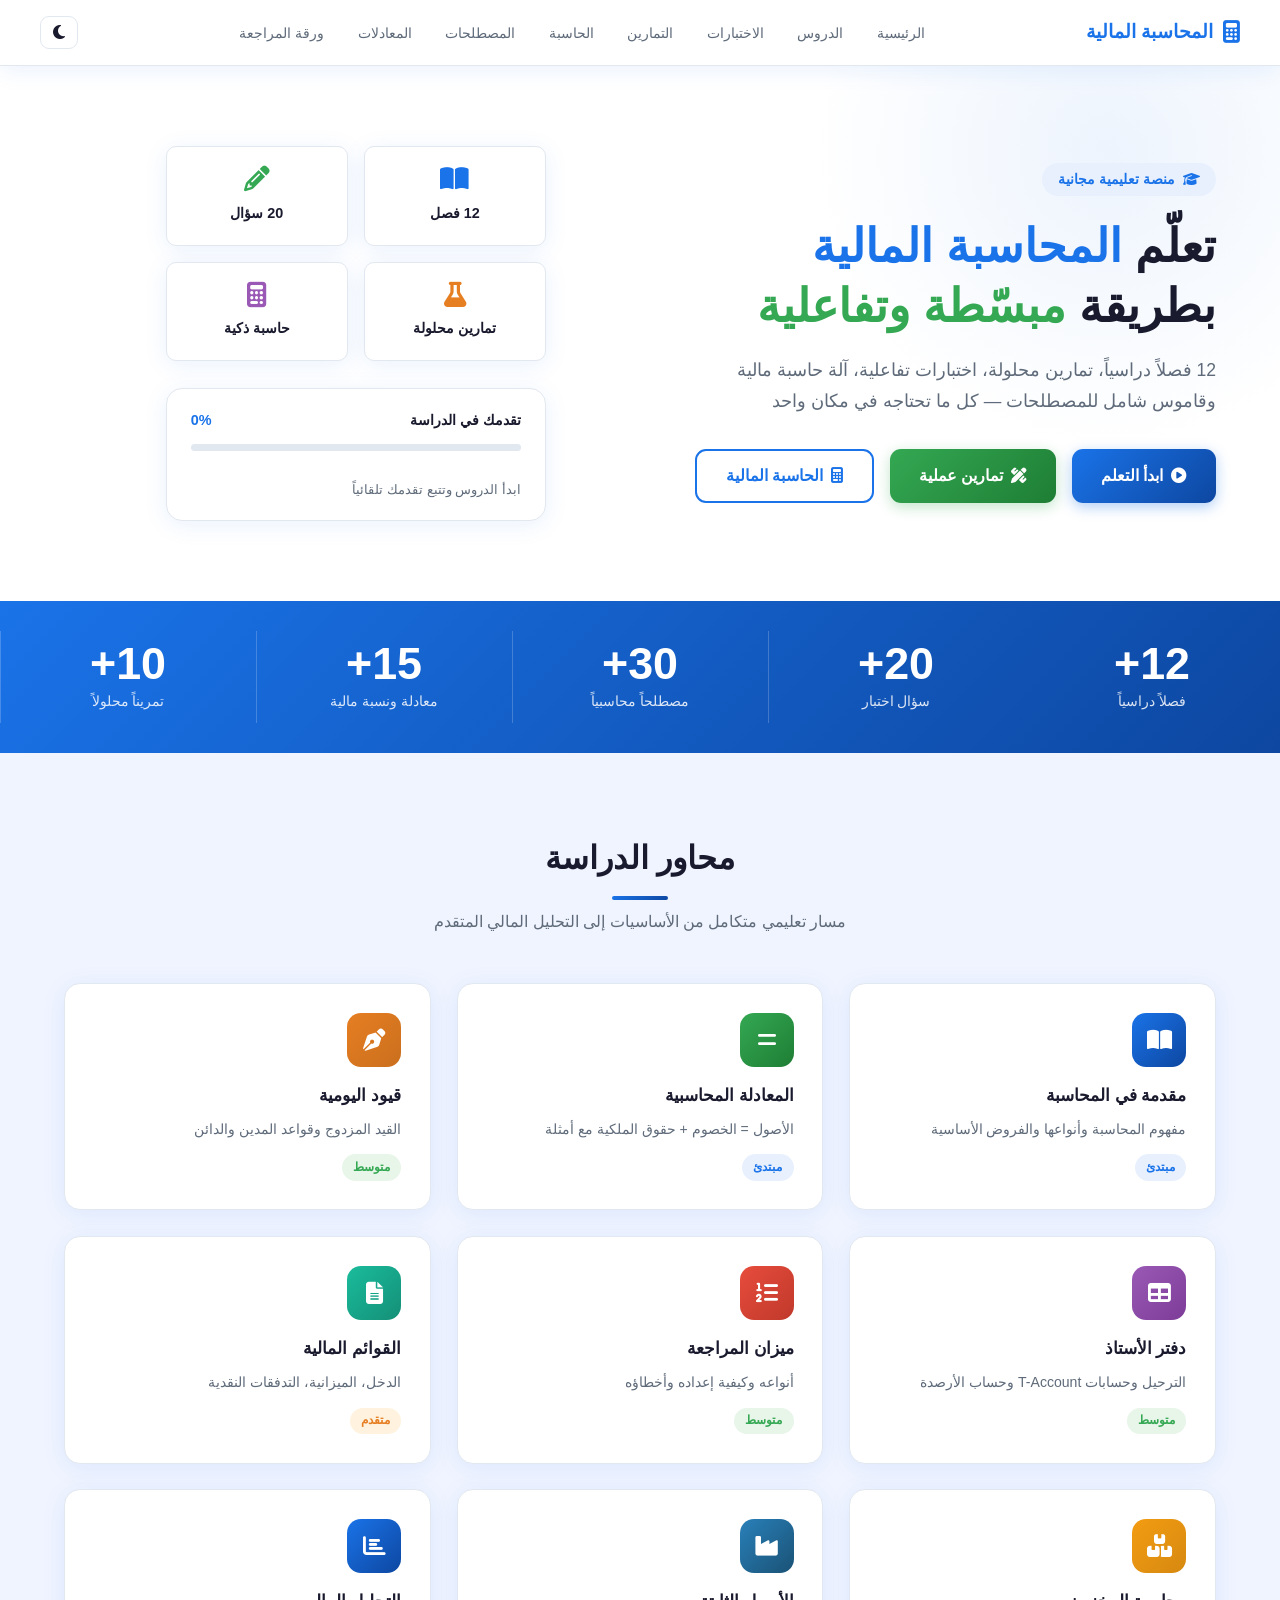
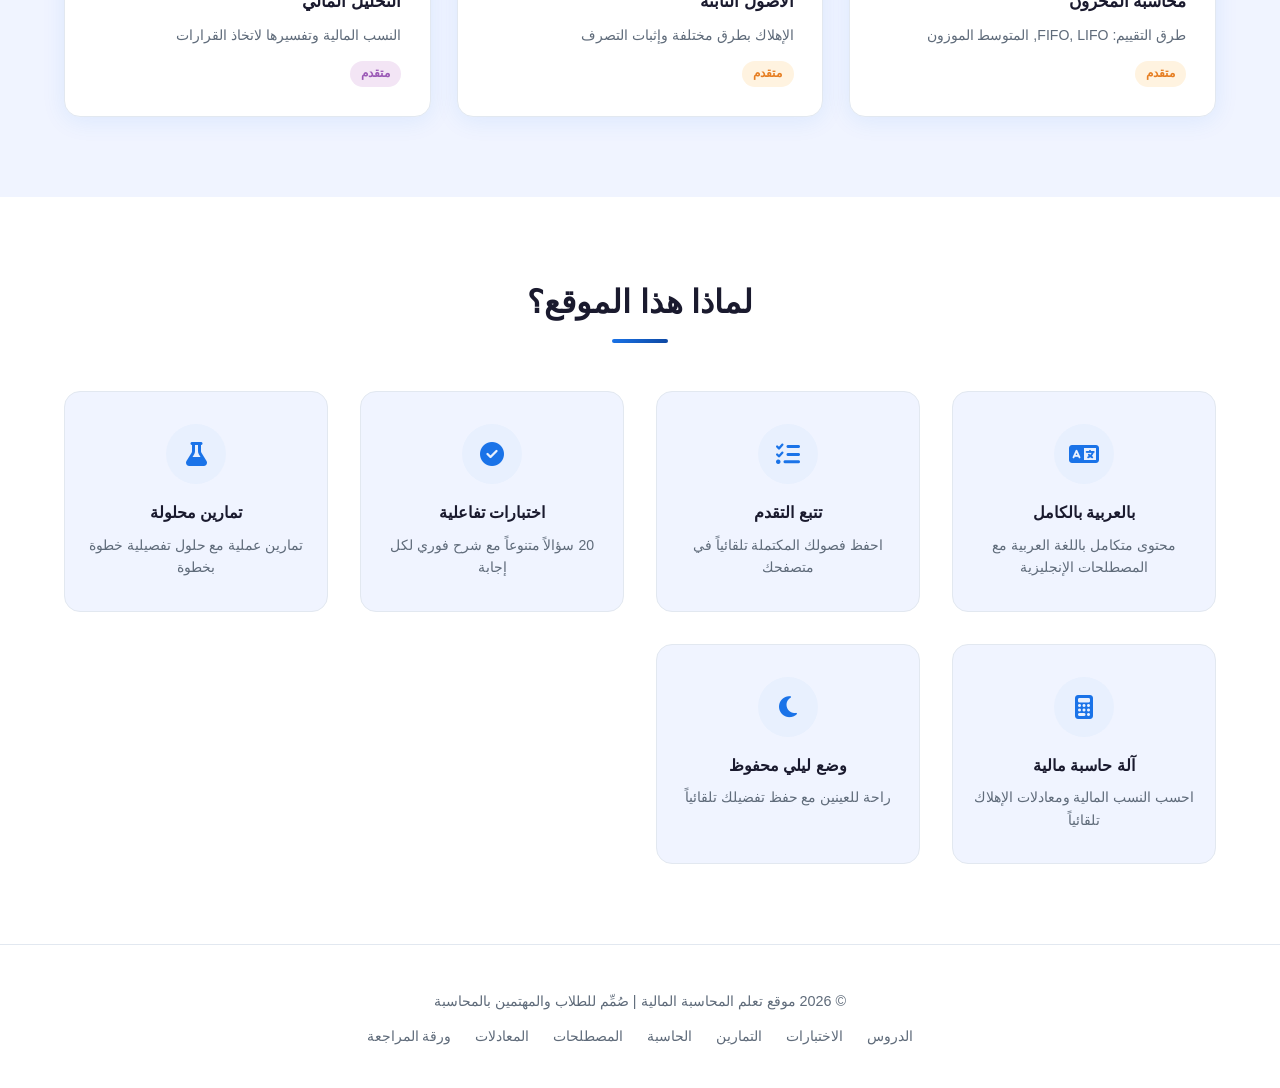
==== commit 962641f7: "Update index.html - new sections, progress bar, 9 cards" ====
--- a/index.html
+++ b/index.html
@@ -3,8 +3,8 @@
 <head>
   <meta charset="UTF-8"/>
   <meta name="viewport" content="width=device-width,initial-scale=1.0"/>
+  <meta name="description" content="موقع تعليمي متكامل لتعلم المحاسبة المالية باللغة العربية - دروس، اختبارات، معادلات، تمارين"/>
   <title>تعلم المحاسبة المالية</title>
-  <meta name="description" content="موقع تعليمي متكامل لتعلم المحاسبة المالية باللغة العربية - دروس، اختبارات، تمارين، معادلات"/>
   <link rel="stylesheet" href="css/style.css"/>
   <link rel="stylesheet" href="https://cdnjs.cloudflare.com/ajax/libs/font-awesome/6.5.0/css/all.min.css"/>
 </head>
@@ -12,110 +12,107 @@
 <nav class="navbar">
   <div class="nav-logo"><i class="fas fa-calculator"></i><span>المحاسبة المالية</span></div>
   <ul class="nav-links">
-    <li><a href="index.html" class="active">الرئيسية</a></li>
+    <li><a href="index.html">الرئيسية</a></li>
     <li><a href="pages/lessons.html">الدروس</a></li>
+    <li><a href="pages/quiz.html">الاختبارات</a></li>
     <li><a href="pages/exercises.html">التمارين</a></li>
-    <li><a href="pages/quiz.html">الاختبارات</a></li>
     <li><a href="pages/calculator.html">الحاسبة</a></li>
-    <li><a href="pages/cases.html">دراسات حالة</a></li>
     <li><a href="pages/glossary.html">المصطلحات</a></li>
     <li><a href="pages/formulas.html">المعادلات</a></li>
+    <li><a href="pages/cheatsheet.html">ورقة المراجعة</a></li>
   </ul>
-  <button id="darkToggle" class="dark-btn" title="وضع ليلي"><i class="fas fa-moon"></i></button>
+  <div class="nav-actions">
+    <button id="darkToggle" class="dark-btn" title="الوضع الليلي"><i class="fas fa-moon"></i></button>
+    <button class="hamburger" id="hamburger"><i class="fas fa-bars"></i></button>
+  </div>
 </nav>
-
+<nav class="mobile-nav" id="mobileNav">
+  <a href="index.html" class="active">الرئيسية</a>
+  <a href="pages/lessons.html" >الدروس</a>
+  <a href="pages/quiz.html" >الاختبارات</a>
+  <a href="pages/exercises.html" >التمارين</a>
+  <a href="pages/calculator.html" >الحاسبة</a>
+  <a href="pages/glossary.html" >المصطلحات</a>
+  <a href="pages/formulas.html" >المعادلات</a>
+  <a href="pages/cheatsheet.html" >ورقة المراجعة</a>
+</nav>
 <header class="hero">
   <div class="hero-content">
-    <h1>تعلّم <span class="accent">المحاسبة المالية</span> بطريقة مبسّطة وتفاعلية</h1>
-    <p>دروس شاملة، تمارين تطبيقية، اختبارات ذاتية، وحاسبة نسب مالية — كل ما تحتاجه في مكان واحد</p>
+    <div class="hero-badge"><i class="fas fa-graduation-cap"></i> منصة تعليمية مجانية</div>
+    <h1>تعلّم <span class="accent">المحاسبة المالية</span><br/>بطريقة <span class="accent2">مبسّطة وتفاعلية</span></h1>
+    <p>12 فصلاً دراسياً، تمارين محلولة، اختبارات تفاعلية، آلة حاسبة مالية<br/>وقاموس شامل للمصطلحات — كل ما تحتاجه في مكان واحد</p>
     <div class="hero-btns">
       <a href="pages/lessons.html" class="btn btn-primary"><i class="fas fa-play-circle"></i> ابدأ التعلم</a>
-      <a href="pages/exercises.html" class="btn btn-outline"><i class="fas fa-edit"></i> تمارين تطبيقية</a>
+      <a href="pages/exercises.html" class="btn btn-green"><i class="fas fa-pencil-ruler"></i> تمارين عملية</a>
+      <a href="pages/calculator.html" class="btn btn-outline"><i class="fas fa-calculator"></i> الحاسبة المالية</a>
     </div>
   </div>
-  <div class="hero-img">
-    <div class="floating-card card1"><i class="fas fa-file-invoice-dollar"></i><span>القوائم المالية</span></div>
-    <div class="floating-card card2"><i class="fas fa-balance-scale"></i><span>ميزان المراجعة</span></div>
-    <div class="floating-card card3"><i class="fas fa-chart-pie"></i><span>النسب المالية</span></div>
+  <div class="hero-visual">
+    <div class="hero-cards">
+      <div class="h-card c1"><i class="fas fa-book-open"></i><span>12 فصل</span></div>
+      <div class="h-card c2"><i class="fas fa-pencil-alt"></i><span>20 سؤال</span></div>
+      <div class="h-card c3"><i class="fas fa-flask"></i><span>تمارين محلولة</span></div>
+      <div class="h-card c4"><i class="fas fa-calculator"></i><span>حاسبة ذكية</span></div>
+    </div>
+    <div style="background:var(--card-bg);border-radius:var(--radius);padding:1.2rem 1.5rem;border:1px solid var(--border);box-shadow:var(--shadow);width:100%;max-width:380px;margin-top:.5rem">
+      <div style="display:flex;justify-content:space-between;align-items:center;margin-bottom:.8rem">
+        <span style="font-size:.9rem;font-weight:700">تقدمك في الدراسة</span>
+        <span id="mainProgressLabel" style="color:var(--primary);font-weight:800;font-size:.9rem">0%</span>
+      </div>
+      <div class="progress-bar"><div class="progress-fill" id="mainProgressFill" style="width:0%"></div></div>
+      <p style="font-size:.8rem;color:var(--text2);margin-top:.5rem">ابدأ الدروس وتتبع تقدمك تلقائياً</p>
+    </div>
   </div>
 </header>
 
 <section class="stats">
-  <div class="stat"><h2>10+</h2><p>فصول تعليمية</p></div>
-  <div class="stat"><h2>15+</h2><p>تمريناً تطبيقياً</p></div>
-  <div class="stat"><h2>50+</h2><p>سؤال اختبار</p></div>
-  <div class="stat"><h2>40+</h2><p>مصطلحاً محاسبياً</p></div>
-  <div class="stat"><h2>10+</h2><p>معادلة مالية</p></div>
+  <div class="stat"><h2 data-target="12" data-suffix="+">12+</h2><p>فصلاً دراسياً</p></div>
+  <div class="stat"><h2 data-target="20" data-suffix="+">20+</h2><p>سؤال اختبار</p></div>
+  <div class="stat"><h2 data-target="30" data-suffix="+">30+</h2><p>مصطلحاً محاسبياً</p></div>
+  <div class="stat"><h2 data-target="15" data-suffix="+">15+</h2><p>معادلة ونسبة مالية</p></div>
+  <div class="stat"><h2 data-target="10" data-suffix="+">10+</h2><p>تمريناً محلولاً</p></div>
 </section>
 
-<section class="section chapters">
-  <h2 class="section-title">استكشف المحتوى</h2>
+<section class="section">
+  <div class="section-header"><h2>محاور الدراسة</h2><p>مسار تعليمي متكامل من الأساسيات إلى التحليل المالي المتقدم</p></div>
   <div class="cards-grid">
-    <a href="pages/lessons.html" class="card">
-      <div class="card-icon bg1"><i class="fas fa-book-open"></i></div>
-      <h3>الدروس التعليمية</h3>
-      <p>10 فصول تغطي المحاسبة من الأساسيات حتى القوائم المالية والتحليل</p>
-      <span class="badge">10 فصول</span>
-    </a>
-    <a href="pages/exercises.html" class="card">
-      <div class="card-icon bg2"><i class="fas fa-pencil-ruler"></i></div>
-      <h3>التمارين التطبيقية</h3>
-      <p>تمارين بمستويات مختلفة مع حلول مفصّلة خطوة بخطوة</p>
-      <span class="badge badge-green">15+ تمرين</span>
-    </a>
-    <a href="pages/quiz.html" class="card">
-      <div class="card-icon bg3"><i class="fas fa-question-circle"></i></div>
-      <h3>الاختبارات التفاعلية</h3>
-      <p>اختبر معلوماتك بأسئلة متنوعة مع تصحيح فوري وشرح الإجابة</p>
-      <span class="badge badge-orange">3 مستويات</span>
-    </a>
-    <a href="pages/calculator.html" class="card">
-      <div class="card-icon bg4"><i class="fas fa-calculator"></i></div>
-      <h3>حاسبة النسب المالية</h3>
-      <p>احسب نسبة التداول، هامش الربح، ROE وغيرها فورياً</p>
-      <span class="badge">8 نسب</span>
-    </a>
-    <a href="pages/cases.html" class="card">
-      <div class="card-icon bg5"><i class="fas fa-briefcase"></i></div>
-      <h3>دراسات الحالة</h3>
-      <p>سيناريوهات شركات حقيقية لتطبيق المفاهيم المحاسبية عملياً</p>
-      <span class="badge badge-red">شركات حقيقية</span>
-    </a>
-    <a href="pages/glossary.html" class="card">
-      <div class="card-icon bg6"><i class="fas fa-language"></i></div>
-      <h3>قاموس المصطلحات</h3>
-      <p>أكثر من 40 مصطلح محاسبي بالعربية والإنجليزية مع الشرح</p>
-      <span class="badge">40+ مصطلح</span>
-    </a>
-    <a href="pages/formulas.html" class="card">
-      <div class="card-icon bg7"><i class="fas fa-superscript"></i></div>
-      <h3>المعادلات والنسب</h3>
-      <p>جميع المعادلات المحاسبية والنسب المالية مع أمثلة تطبيقية</p>
-      <span class="badge">20+ معادلة</span>
-    </a>
-    <a href="pages/lessons.html#ch9" class="card">
-      <div class="card-icon bg8"><i class="fas fa-chart-bar"></i></div>
-      <h3>التحليل المالي</h3>
-      <p>تعلّم قراءة القوائم المالية وتفسير النسب لاتخاذ القرارات</p>
-      <span class="badge">متقدم</span>
-    </a>
+    <a href="pages/lessons.html#ch1" class="card"><div class="card-icon bg1"><i class="fas fa-book-open"></i></div><h3>مقدمة في المحاسبة</h3><p>مفهوم المحاسبة وأنواعها والفروض الأساسية</p><span class="badge badge-blue">مبتدئ</span></a>
+    <a href="pages/lessons.html#ch2" class="card"><div class="card-icon bg2"><i class="fas fa-equals"></i></div><h3>المعادلة المحاسبية</h3><p>الأصول = الخصوم + حقوق الملكية مع أمثلة</p><span class="badge badge-blue">مبتدئ</span></a>
+    <a href="pages/lessons.html#ch3" class="card"><div class="card-icon bg3"><i class="fas fa-pen-nib"></i></div><h3>قيود اليومية</h3><p>القيد المزدوج وقواعد المدين والدائن</p><span class="badge badge-green">متوسط</span></a>
+    <a href="pages/lessons.html#ch4" class="card"><div class="card-icon bg4"><i class="fas fa-table"></i></div><h3>دفتر الأستاذ</h3><p>الترحيل وحسابات T-Account وحساب الأرصدة</p><span class="badge badge-green">متوسط</span></a>
+    <a href="pages/lessons.html#ch5" class="card"><div class="card-icon bg5"><i class="fas fa-list-ol"></i></div><h3>ميزان المراجعة</h3><p>أنواعه وكيفية إعداده وأخطاؤه</p><span class="badge badge-green">متوسط</span></a>
+    <a href="pages/lessons.html#ch6" class="card"><div class="card-icon bg6"><i class="fas fa-file-alt"></i></div><h3>القوائم المالية</h3><p>الدخل، الميزانية، التدفقات النقدية</p><span class="badge badge-orange">متقدم</span></a>
+    <a href="pages/lessons.html#ch9" class="card"><div class="card-icon bg7"><i class="fas fa-boxes"></i></div><h3>محاسبة المخزون</h3><p>طرق التقييم: FIFO, LIFO, المتوسط الموزون</p><span class="badge badge-orange">متقدم</span></a>
+    <a href="pages/lessons.html#ch10" class="card"><div class="card-icon bg8"><i class="fas fa-industry"></i></div><h3>الأصول الثابتة</h3><p>الإهلاك بطرق مختلفة وإثبات التصرف</p><span class="badge badge-orange">متقدم</span></a>
+    <a href="pages/lessons.html#ch12" class="card"><div class="card-icon bg1"><i class="fas fa-chart-bar"></i></div><h3>التحليل المالي</h3><p>النسب المالية وتفسيرها لاتخاذ القرارات</p><span class="badge badge-purple">متقدم</span></a>
   </div>
 </section>
 
-<section class="section why" style="background:var(--bg2)">
-  <h2 class="section-title">لماذا هذا الموقع؟</h2>
+<section class="section why">
+  <div class="section-header"><h2>لماذا هذا الموقع؟</h2></div>
   <div class="why-grid">
-    <div class="why-item"><i class="fas fa-language"></i><h4>بالعربية بالكامل</h4><p>محتوى متكامل باللغة العربية مع المصطلحات الإنجليزية</p></div>
-    <div class="why-item"><i class="fas fa-mobile-alt"></i><h4>متوافق مع الجوال</h4><p>تصميم متجاوب يعمل على جميع الأجهزة</p></div>
-    <div class="why-item"><i class="fas fa-check-circle"></i><h4>اختبارات تفاعلية</h4><p>قيّم فهمك فوراً مع اختبارات بعد كل درس</p></div>
-    <div class="why-item"><i class="fas fa-calculator"></i><h4>حاسبة مالية</h4><p>احسب النسب المالية بإدخال الأرقام فقط</p></div>
-    <div class="why-item"><i class="fas fa-briefcase"></i><h4>تطبيق عملي</h4><p>دراسات حالة على شركات حقيقية</p></div>
-    <div class="why-item"><i class="fas fa-moon"></i><h4>وضع ليلي</h4><p>راحة للعينين أثناء الدراسة في أي وقت</p></div>
+    <div class="why-item"><div class="icon-wrap"><i class="fas fa-language"></i></div><h4>بالعربية بالكامل</h4><p>محتوى متكامل باللغة العربية مع المصطلحات الإنجليزية</p></div>
+    <div class="why-item"><div class="icon-wrap"><i class="fas fa-tasks"></i></div><h4>تتبع التقدم</h4><p>احفظ فصولك المكتملة تلقائياً في متصفحك</p></div>
+    <div class="why-item"><div class="icon-wrap"><i class="fas fa-check-circle"></i></div><h4>اختبارات تفاعلية</h4><p>20 سؤالاً متنوعاً مع شرح فوري لكل إجابة</p></div>
+    <div class="why-item"><div class="icon-wrap"><i class="fas fa-flask"></i></div><h4>تمارين محلولة</h4><p>تمارين عملية مع حلول تفصيلية خطوة بخطوة</p></div>
+    <div class="why-item"><div class="icon-wrap"><i class="fas fa-calculator"></i></div><h4>آلة حاسبة مالية</h4><p>احسب النسب المالية ومعادلات الإهلاك تلقائياً</p></div>
+    <div class="why-item"><div class="icon-wrap"><i class="fas fa-moon"></i></div><h4>وضع ليلي محفوظ</h4><p>راحة للعينين مع حفظ تفضيلك تلقائياً</p></div>
   </div>
 </section>
 
 <footer class="footer">
-  <p>© 2026 موقع تعلم المحاسبة المالية | صُمِّم بـ <i class="fas fa-heart" style="color:#e74c3c"></i> للطلاب والمهتمين</p>
+  <div class="footer-content">
+    <p>© 2026 موقع تعلم المحاسبة المالية | صُمِّم للطلاب والمهتمين بالمحاسبة</p>
+    <div class="footer-links">
+      <a href="pages/lessons.html">الدروس</a>
+      <a href="pages/quiz.html">الاختبارات</a>
+      <a href="pages/exercises.html">التمارين</a>
+      <a href="pages/calculator.html">الحاسبة</a>
+      <a href="pages/glossary.html">المصطلحات</a>
+      <a href="pages/formulas.html">المعادلات</a>
+      <a href="pages/cheatsheet.html">ورقة المراجعة</a>
+    </div>
+  </div>
 </footer>
 <script src="js/main.js"></script>
 </body>
--- a/css/style.css
+++ b/css/style.css
@@ -1,223 +1,322 @@
 
-:root{--primary:#1a73e8;--primary-dark:#1557b0;--accent:#f4b400;--green:#34a853;--red:#e74c3c;--purple:#9b59b6;--bg:#f5f7fa;--bg2:#fff;--text:#1a1a2e;--text2:#555;--card-bg:#fff;--border:#e0e0e0;--shadow:0 4px 20px rgba(0,0,0,.08);--radius:14px;--transition:.3s ease}
-body.dark{--bg:#0f1117;--bg2:#1a1d2e;--text:#e8eaf6;--text2:#aab0c6;--card-bg:#1e2235;--border:#2e3250;--shadow:0 4px 20px rgba(0,0,0,.4)}
+:root{
+  --primary:#1a73e8;--primary-dark:#1557b0;--primary-light:#e8f0fe;
+  --accent:#f4b400;--accent2:#34a853;--danger:#e74c3c;
+  --bg:#f0f4ff;--bg2:#fff;--text:#1a1a2e;--text2:#5f6b7a;
+  --card-bg:#fff;--border:#e2e8f0;
+  --shadow:0 4px 24px rgba(26,115,232,.09);
+  --shadow-lg:0 12px 40px rgba(26,115,232,.16);
+  --radius:16px;--radius-sm:10px;--transition:.3s ease;
+  --gradient:linear-gradient(135deg,#1a73e8,#0d47a1);
+}
+body.dark{
+  --bg:#0b0f1a;--bg2:#131929;--text:#e4ebf8;--text2:#8899b0;
+  --card-bg:#1a2235;--border:#252e45;--primary-light:#1a2a4a;
+  --shadow:0 4px 24px rgba(0,0,0,.4);--shadow-lg:0 12px 40px rgba(0,0,0,.5);
+}
 *,*::before,*::after{box-sizing:border-box;margin:0;padding:0}
-html{scroll-behavior:smooth}
-body{font-family:"Segoe UI",Tahoma,Arial,sans-serif;background:var(--bg);color:var(--text);transition:background var(--transition),color var(--transition)}
+html{scroll-behavior:smooth;font-size:16px}
+body{font-family:"Segoe UI",Tahoma,Arial,sans-serif;background:var(--bg);color:var(--text);transition:background .3s,color .3s;line-height:1.6}
 a{text-decoration:none;color:inherit}ul{list-style:none}
+img{max-width:100%}
+
+/* ── SCROLLBAR ── */
+::-webkit-scrollbar{width:6px}::-webkit-scrollbar-track{background:var(--bg)}
+::-webkit-scrollbar-thumb{background:var(--primary);border-radius:3px}
 
 /* ── NAVBAR ── */
-.navbar{display:flex;align-items:center;justify-content:space-between;padding:0 2rem;height:64px;background:var(--bg2);border-bottom:1px solid var(--border);position:sticky;top:0;z-index:1000;box-shadow:var(--shadow)}
+.navbar{display:flex;align-items:center;justify-content:space-between;padding:0 2.5rem;height:66px;background:var(--bg2);border-bottom:1px solid var(--border);position:sticky;top:0;z-index:1000;box-shadow:var(--shadow)}
 .nav-logo{display:flex;align-items:center;gap:.6rem;font-size:1.2rem;font-weight:800;color:var(--primary)}
-.nav-links{display:flex;gap:1.4rem}
-.nav-links a{font-size:.88rem;color:var(--text2);font-weight:500;padding:.3rem 0;border-bottom:2px solid transparent;transition:var(--transition)}
-.nav-links a:hover,.nav-links a.active{color:var(--primary);border-color:var(--primary)}
-.dark-btn{background:none;border:1.5px solid var(--border);border-radius:8px;padding:.4rem .7rem;cursor:pointer;color:var(--text);font-size:1rem;transition:var(--transition)}
+.nav-logo i{font-size:1.4rem}
+.nav-links{display:flex;gap:.3rem}
+.nav-links a{font-size:.9rem;color:var(--text2);font-weight:500;padding:.45rem .9rem;border-radius:8px;transition:var(--transition)}
+.nav-links a:hover,.nav-links a.active{background:var(--primary-light);color:var(--primary);font-weight:700}
+.nav-actions{display:flex;align-items:center;gap:.7rem}
+.dark-btn{background:none;border:1.5px solid var(--border);border-radius:9px;padding:.4rem .75rem;cursor:pointer;color:var(--text);font-size:1rem;transition:var(--transition)}
 .dark-btn:hover{background:var(--primary);color:#fff;border-color:var(--primary)}
+.hamburger{display:none;background:none;border:1.5px solid var(--border);border-radius:8px;padding:.4rem .6rem;cursor:pointer;color:var(--text);font-size:1.1rem}
+
+/* ── MOBILE NAV ── */
+.mobile-nav{display:none;flex-direction:column;background:var(--bg2);border-bottom:1px solid var(--border);padding:.8rem 1.5rem;gap:.3rem}
+.mobile-nav.open{display:flex}
+.mobile-nav a{padding:.6rem .9rem;border-radius:8px;color:var(--text2);font-weight:500;transition:var(--transition)}
+.mobile-nav a:hover,.mobile-nav a.active{background:var(--primary-light);color:var(--primary)}
 
 /* ── HERO ── */
-.hero{display:flex;align-items:center;justify-content:space-between;padding:5rem 4rem;gap:3rem;min-height:88vh;background:linear-gradient(135deg,var(--bg) 60%,#dbeafe 100%)}
-body.dark .hero{background:linear-gradient(135deg,var(--bg) 60%,#1e3a5f 100%)}
-.hero-content{max-width:580px}
-.hero-content h1{font-size:2.8rem;line-height:1.4;margin-bottom:1.2rem}
-.accent{color:var(--primary)}.hero-content p{font-size:1.1rem;color:var(--text2);margin-bottom:2rem}
+.hero{display:flex;align-items:center;justify-content:space-between;padding:5rem 4rem;gap:3rem;background:var(--bg2);overflow:hidden;position:relative}
+.hero::before{content:"";position:absolute;top:-40%;right:-10%;width:600px;height:600px;background:radial-gradient(circle,rgba(26,115,232,.08),transparent 70%);pointer-events:none}
+body.dark .hero::before{background:radial-gradient(circle,rgba(26,115,232,.12),transparent 70%)}
+.hero-content{max-width:580px;position:relative;z-index:1}
+.hero-badge{display:inline-flex;align-items:center;gap:.5rem;background:var(--primary-light);color:var(--primary);padding:.35rem 1rem;border-radius:20px;font-size:.85rem;font-weight:700;margin-bottom:1.2rem}
+.hero-content h1{font-size:2.9rem;line-height:1.3;margin-bottom:1.2rem;font-weight:800}
+.accent{color:var(--primary)}.accent2{color:var(--accent2)}
+.hero-content p{font-size:1.1rem;color:var(--text2);margin-bottom:2rem;line-height:1.75}
 .hero-btns{display:flex;gap:1rem;flex-wrap:wrap}
-.btn{display:inline-flex;align-items:center;gap:.5rem;padding:.8rem 1.8rem;border-radius:10px;font-size:.95rem;font-weight:600;transition:var(--transition);cursor:pointer;border:none;font-family:inherit}
-.btn-primary{background:var(--primary);color:#fff}
-.btn-primary:hover{background:var(--primary-dark);transform:translateY(-2px);box-shadow:0 8px 20px rgba(26,115,232,.35)}
-.btn-outline{border:2px solid var(--primary)!important;color:var(--primary);background:transparent}
+.btn{display:inline-flex;align-items:center;gap:.5rem;padding:.8rem 1.8rem;border-radius:11px;font-size:.97rem;font-weight:700;transition:var(--transition);border:none;cursor:pointer;font-family:inherit}
+.btn-primary{background:var(--gradient);color:#fff;box-shadow:0 4px 14px rgba(26,115,232,.35)}
+.btn-primary:hover{transform:translateY(-2px);box-shadow:0 8px 20px rgba(26,115,232,.45)}
+.btn-outline{border:2px solid var(--primary);color:var(--primary);background:transparent}
 .btn-outline:hover{background:var(--primary);color:#fff;transform:translateY(-2px)}
-.btn-sm{padding:.5rem 1.2rem;font-size:.85rem}
-.btn-green{background:var(--green);color:#fff}.btn-green:hover{background:#2e8d46;transform:translateY(-2px)}
-.btn-red{background:var(--red);color:#fff}.btn-red:hover{background:#c0392b;transform:translateY(-2px)}
-
-/* hero-img floating cards */
-.hero-img{position:relative;flex:1;min-height:320px;display:flex;align-items:center;justify-content:center}
-.floating-card{position:absolute;background:var(--card-bg);border-radius:var(--radius);box-shadow:var(--shadow);padding:1rem 1.5rem;display:flex;align-items:center;gap:.7rem;font-weight:600;font-size:.95rem;animation:float 3s ease-in-out infinite;border:1px solid var(--border)}
-.floating-card i{font-size:1.4rem;color:var(--primary)}
-.card1{top:0;right:10%;animation-delay:0s}.card2{top:40%;left:0;animation-delay:.8s}.card3{bottom:0;right:15%;animation-delay:1.6s}
-@keyframes float{0%,100%{transform:translateY(0)}50%{transform:translateY(-12px)}}
+.btn-sm{padding:.5rem 1.2rem;font-size:.88rem}
+.btn-green{background:linear-gradient(135deg,#34a853,#1e7e34);color:#fff;box-shadow:0 4px 14px rgba(52,168,83,.3)}
+.btn-green:hover{transform:translateY(-2px);box-shadow:0 8px 20px rgba(52,168,83,.4)}
+
+.hero-visual{flex:1;display:flex;flex-direction:column;align-items:center;gap:1.2rem;position:relative;z-index:1}
+.hero-cards{display:grid;grid-template-columns:1fr 1fr;gap:1rem;max-width:380px;width:100%}
+.h-card{background:var(--card-bg);border-radius:var(--radius-sm);padding:1.2rem;border:1px solid var(--border);box-shadow:var(--shadow);text-align:center;transition:var(--transition)}
+.h-card:hover{transform:translateY(-4px);box-shadow:var(--shadow-lg)}
+.h-card i{font-size:1.6rem;margin-bottom:.5rem;display:block}
+.h-card span{font-size:.9rem;font-weight:600}
+.h-card.c1 i{color:#1a73e8}.h-card.c2 i{color:#34a853}.h-card.c3 i{color:#e67e22}.h-card.c4 i{color:#9b59b6}
 
 /* ── STATS ── */
-.stats{display:flex;justify-content:center;flex-wrap:wrap;gap:2rem;padding:3rem 2rem;background:var(--primary)}
-.stat{text-align:center;color:#fff}.stat h2{font-size:2.5rem;font-weight:800}.stat p{font-size:.95rem;opacity:.85}
+.stats{display:flex;justify-content:center;flex-wrap:wrap;gap:0;background:var(--gradient);overflow:hidden}
+.stat{text-align:center;color:#fff;padding:2.5rem 3rem;position:relative;flex:1;min-width:150px}
+.stat::after{content:"";position:absolute;left:0;top:20%;height:60%;width:1px;background:rgba(255,255,255,.2)}
+.stat:first-child::after{display:none}
+.stat h2{font-size:2.8rem;font-weight:900;line-height:1}
+.stat p{font-size:.9rem;opacity:.85;margin-top:.3rem}
 
 /* ── SECTIONS ── */
-.section{padding:4.5rem 4rem}
-.section-title{font-size:1.9rem;text-align:center;margin-bottom:2.5rem;position:relative}
-.section-title::after{content:"";display:block;width:60px;height:4px;background:var(--primary);margin:.8rem auto 0;border-radius:2px}
-
-/* ── CARDS ── */
-.cards-grid{display:grid;grid-template-columns:repeat(auto-fill,minmax(270px,1fr));gap:1.8rem}
-.card{background:var(--card-bg);border-radius:var(--radius);padding:1.8rem;box-shadow:var(--shadow);border:1px solid var(--border);transition:var(--transition);display:block}
-.card:hover{transform:translateY(-6px);box-shadow:0 12px 36px rgba(26,115,232,.15);border-color:var(--primary)}
-.card-icon{width:56px;height:56px;border-radius:14px;display:flex;align-items:center;justify-content:center;margin-bottom:1rem}
-.card-icon i{font-size:1.5rem;color:#fff}
-.bg1{background:#1a73e8}.bg2{background:#34a853}.bg3{background:#e67e22}.bg4{background:#9b59b6}.bg5{background:#e74c3c}.bg6{background:#1abc9c}.bg7{background:#f39c12}.bg8{background:#2980b9}
-.card h3{font-size:1.05rem;margin-bottom:.5rem}.card p{color:var(--text2);font-size:.88rem;margin-bottom:.8rem;line-height:1.6}
-.badge{display:inline-block;padding:.2rem .7rem;border-radius:20px;font-size:.75rem;font-weight:600;background:#e8f0fe;color:var(--primary)}
-.badge-green{background:#e8f5e9;color:#1b5e20}.badge-orange{background:#fff3e0;color:#e65100}.badge-red{background:#fce4ec;color:#b71c1c}
+.section{padding:5rem 4rem}
+.section-header{text-align:center;margin-bottom:3rem}
+.section-header h2{font-size:2rem;font-weight:800;margin-bottom:.6rem}
+.section-header p{color:var(--text2);font-size:1rem;max-width:500px;margin:0 auto}
+.section-header h2::after{content:"";display:block;width:56px;height:4px;background:var(--gradient);margin:.7rem auto 0;border-radius:2px}
+
+/* ── CHAPTER CARDS ── */
+.cards-grid{display:grid;grid-template-columns:repeat(auto-fill,minmax(280px,1fr));gap:1.6rem}
+.card{background:var(--card-bg);border-radius:var(--radius);padding:1.8rem;box-shadow:var(--shadow);border:1px solid var(--border);transition:var(--transition);display:block;position:relative;overflow:hidden}
+.card::before{content:"";position:absolute;top:0;right:0;width:100%;height:4px;background:var(--gradient);transform:scaleX(0);transition:var(--transition);transform-origin:right}
+.card:hover::before{transform:scaleX(1)}
+.card:hover{transform:translateY(-6px);box-shadow:var(--shadow-lg)}
+.card-icon{width:54px;height:54px;border-radius:14px;display:flex;align-items:center;justify-content:center;margin-bottom:1rem}
+.card-icon i{font-size:1.4rem;color:#fff}
+.bg1{background:linear-gradient(135deg,#1a73e8,#0d47a1)}
+.bg2{background:linear-gradient(135deg,#34a853,#1e7e34)}
+.bg3{background:linear-gradient(135deg,#e67e22,#ca6f1e)}
+.bg4{background:linear-gradient(135deg,#9b59b6,#7d3c98)}
+.bg5{background:linear-gradient(135deg,#e74c3c,#c0392b)}
+.bg6{background:linear-gradient(135deg,#1abc9c,#148f77)}
+.bg7{background:linear-gradient(135deg,#f39c12,#d68910)}
+.bg8{background:linear-gradient(135deg,#2980b9,#1a5276)}
+.card h3{font-size:1.05rem;margin-bottom:.5rem;font-weight:700}
+.card p{color:var(--text2);font-size:.88rem;margin-bottom:.8rem;line-height:1.6}
+.badge{display:inline-block;padding:.22rem .7rem;border-radius:20px;font-size:.75rem;font-weight:700}
+.badge-blue{background:#e8f0fe;color:#1a73e8}
+.badge-green{background:#e8f5e9;color:#34a853}
+.badge-orange{background:#fff3e0;color:#e67e22}
+.badge-purple{background:#f3e5f5;color:#9b59b6}
+body.dark .badge-blue{background:#1e3a5f;color:#64b5f6}
+body.dark .badge-green{background:#1b3a27;color:#81c784}
+body.dark .badge-orange{background:#3e2723;color:#ffb74d}
+body.dark .badge-purple{background:#311b4e;color:#ce93d8}
 
 /* ── WHY ── */
 .why{background:var(--bg2)}
 .why-grid{display:grid;grid-template-columns:repeat(auto-fill,minmax(220px,1fr));gap:2rem}
-.why-item{text-align:center;padding:2rem 1rem}
-.why-item i{font-size:2.5rem;color:var(--primary);margin-bottom:1rem}
-.why-item h4{font-size:1rem;margin-bottom:.5rem}.why-item p{color:var(--text2);font-size:.88rem}
+.why-item{text-align:center;padding:2rem 1.2rem;border-radius:var(--radius);border:1px solid var(--border);background:var(--bg);transition:var(--transition)}
+.why-item:hover{border-color:var(--primary);box-shadow:var(--shadow)}
+.why-item .icon-wrap{width:60px;height:60px;border-radius:50%;background:var(--primary-light);display:flex;align-items:center;justify-content:center;margin:0 auto 1rem}
+.why-item .icon-wrap i{font-size:1.5rem;color:var(--primary)}
+.why-item h4{font-size:1rem;margin-bottom:.5rem;font-weight:700}
+.why-item p{color:var(--text2);font-size:.88rem}
+
+/* ── PROGRESS SECTION ── */
+.progress-section{background:var(--bg2)}
+.progress-grid{display:grid;grid-template-columns:repeat(auto-fill,minmax(200px,1fr));gap:1.2rem}
+.prog-item{background:var(--card-bg);border-radius:var(--radius-sm);padding:1.2rem;border:1px solid var(--border);box-shadow:var(--shadow)}
+.prog-item .prog-top{display:flex;justify-content:space-between;align-items:center;margin-bottom:.7rem}
+.prog-item .prog-name{font-size:.9rem;font-weight:600}
+.prog-item .prog-pct{font-size:.85rem;color:var(--primary);font-weight:700}
+.prog-bar-track{height:6px;background:var(--border);border-radius:3px}
+.prog-bar-fill{height:100%;border-radius:3px;background:var(--gradient);transition:width .6s ease}
 
 /* ── PAGE HERO ── */
-.page-hero{padding:3rem 4rem;background:linear-gradient(135deg,var(--primary) 0%,#0d47a1 100%);color:#fff;text-align:center}
-.page-hero h1{font-size:2rem;margin-bottom:.8rem}.page-hero p{opacity:.9;font-size:1rem}
+.page-hero{padding:3.5rem 4rem;background:var(--gradient);color:#fff;text-align:center;position:relative;overflow:hidden}
+.page-hero::before{content:"";position:absolute;top:-50%;left:-10%;width:500px;height:500px;background:rgba(255,255,255,.04);border-radius:50%}
+.page-hero h1{font-size:2.2rem;font-weight:800;margin-bottom:.7rem;position:relative}
+.page-hero p{opacity:.9;font-size:1rem;position:relative;max-width:500px;margin:0 auto}
 
 /* ── LESSONS ── */
-.lessons-layout{display:grid;grid-template-columns:260px 1fr;gap:2rem;padding:3rem 4rem}
-.sidebar{position:sticky;top:80px;height:fit-content}
+.lessons-layout{display:grid;grid-template-columns:270px 1fr;gap:2rem;padding:2.5rem 3rem}
+.sidebar{position:sticky;top:82px;height:fit-content}
 .sidebar-nav{background:var(--card-bg);border-radius:var(--radius);padding:1.2rem;box-shadow:var(--shadow);border:1px solid var(--border)}
-.sidebar-nav h3{font-size:.85rem;color:var(--text2);padding:.5rem .8rem;text-transform:uppercase;letter-spacing:1px}
-.sidebar-nav a{display:flex;align-items:center;gap:.7rem;padding:.65rem .8rem;border-radius:8px;font-size:.9rem;color:var(--text);transition:var(--transition)}
-.sidebar-nav a:hover,.sidebar-nav a.active{background:#e8f0fe;color:var(--primary);font-weight:600}
-body.dark .sidebar-nav a:hover,body.dark .sidebar-nav a.active{background:#1e3a5f}
+.sidebar-nav .s-title{font-size:.8rem;color:var(--text2);padding:.4rem .8rem;text-transform:uppercase;letter-spacing:1.5px;font-weight:700}
+.sidebar-nav a{display:flex;align-items:center;gap:.7rem;padding:.65rem .8rem;border-radius:9px;font-size:.88rem;color:var(--text);transition:var(--transition);margin:.1rem 0}
+.sidebar-nav a .ch-num{width:22px;height:22px;border-radius:50%;background:var(--border);display:flex;align-items:center;justify-content:center;font-size:.72rem;font-weight:800;flex-shrink:0;transition:var(--transition)}
+.sidebar-nav a:hover,.sidebar-nav a.active{background:var(--primary-light);color:var(--primary)}
+.sidebar-nav a:hover .ch-num,.sidebar-nav a.active .ch-num{background:var(--primary);color:#fff}
+.sidebar-nav a.done{color:var(--accent2)}
+.sidebar-nav a.done .ch-num{background:var(--accent2);color:#fff}
 .lesson-content{display:flex;flex-direction:column;gap:2.5rem}
-.lesson-box{background:var(--card-bg);border-radius:var(--radius);padding:2.5rem;box-shadow:var(--shadow);border:1px solid var(--border)}
-.lesson-box h2{font-size:1.5rem;margin-bottom:1.2rem;color:var(--primary);display:flex;align-items:center;gap:.8rem}
+
+.lesson-box{background:var(--card-bg);border-radius:var(--radius);padding:2.5rem;box-shadow:var(--shadow);border:1px solid var(--border);transition:var(--transition)}
+.lesson-box:hover{box-shadow:var(--shadow-lg)}
+.lesson-box .box-header{display:flex;align-items:center;justify-content:space-between;margin-bottom:1.5rem;flex-wrap:gap}
+.lesson-box h2{font-size:1.55rem;color:var(--primary);display:flex;align-items:center;gap:.8rem;font-weight:800}
+.mark-done-btn{padding:.35rem .9rem;border-radius:8px;border:1.5px solid var(--accent2);color:var(--accent2);background:none;cursor:pointer;font-size:.82rem;font-weight:700;font-family:inherit;transition:var(--transition)}
+.mark-done-btn.done{background:var(--accent2);color:#fff}
+.mark-done-btn:hover{transform:scale(1.04)}
 .lesson-box p{line-height:1.9;color:var(--text);margin-bottom:1rem}
-.lesson-box h3{font-size:1.05rem;margin:1.5rem 0 .6rem;color:var(--text);border-right:3px solid var(--primary);padding-right:.7rem}
-.lesson-box ul{padding-right:1.5rem;list-style:disc;color:var(--text);line-height:1.9}
-.lesson-box ul li{margin-bottom:.4rem}
-.equation-box{background:linear-gradient(135deg,#e8f0fe,#dbeafe);border:2px solid var(--primary);border-radius:12px;padding:1.5rem;text-align:center;margin:1.5rem 0;font-size:1.35rem;font-weight:700;color:var(--primary)}
+.lesson-box h3{font-size:1.05rem;margin:1.5rem 0 .6rem;font-weight:700;padding-right:.8rem;border-right:3px solid var(--primary)}
+.equation-box{background:linear-gradient(135deg,var(--primary-light),#dbeafe);border:2px solid var(--primary);border-radius:14px;padding:1.5rem;text-align:center;margin:1.5rem 0;font-size:1.3rem;font-weight:800;color:var(--primary);letter-spacing:.5px}
 body.dark .equation-box{background:linear-gradient(135deg,#1e3a5f,#1a2a4a)}
-.journal-table{width:100%;border-collapse:collapse;margin:1.5rem 0;font-size:.92rem}
-.journal-table th{background:var(--primary);color:#fff;padding:.8rem 1rem;text-align:center}
-.journal-table td{padding:.65rem 1rem;border:1px solid var(--border);text-align:center}
+
+.journal-table{width:100%;border-collapse:collapse;margin:1.5rem 0;font-size:.93rem;border-radius:10px;overflow:hidden;box-shadow:var(--shadow)}
+.journal-table th{background:var(--gradient);color:#fff;padding:.85rem 1rem;text-align:center;font-weight:700}
+.journal-table td{padding:.75rem 1rem;border:1px solid var(--border);text-align:center}
 .journal-table tr:nth-child(even){background:var(--bg)}
-.debit{color:#1a73e8;font-weight:700}.credit{color:#e74c3c;font-weight:700}
-.t-account{display:grid;grid-template-columns:1fr 1fr;border:2px solid var(--text);border-radius:8px;overflow:hidden;margin:1rem 0}
-.t-account .t-header{grid-column:1/-1;background:var(--primary);color:#fff;text-align:center;padding:.6rem;font-weight:700}
-.t-side{padding:1rem}.t-side h4{text-align:center;font-size:.82rem;color:var(--text2);border-bottom:1px solid var(--border);padding-bottom:.4rem;margin-bottom:.6rem}
-.t-right{border-left:2px solid var(--text)}
-.info-box{background:#fff8e1;border-right:4px solid var(--accent);padding:1rem 1.2rem;border-radius:8px;margin:1rem 0;color:#555;font-size:.93rem}
-body.dark .info-box{background:#2a2008;color:#ccc}
-.success-box{background:#e8f5e9;border-right:4px solid var(--green);padding:1rem 1.2rem;border-radius:8px;margin:1rem 0;font-size:.93rem;color:#1b5e20}
-body.dark .success-box{background:#0a2a12;color:#a5d6a7}
+.journal-table tr:hover{background:var(--primary-light)}
+.debit{color:#1a73e8;font-weight:700}
+.credit{color:#e74c3c;font-weight:700;padding-right:2rem}
+
+.t-account{display:grid;grid-template-columns:1fr 1fr;border:2px solid var(--border);border-radius:12px;overflow:hidden;margin:1.2rem 0;box-shadow:var(--shadow)}
+.t-account .t-header{grid-column:1/-1;background:var(--gradient);color:#fff;text-align:center;padding:.7rem;font-weight:800;font-size:.95rem}
+.t-side{padding:1rem}.t-side h4{text-align:center;font-size:.82rem;color:var(--text2);border-bottom:1px solid var(--border);padding-bottom:.4rem;margin-bottom:.6rem;font-weight:700}
+.t-right{border-right:2px solid var(--border)}
+.t-side p{font-size:.9rem;padding:.2rem 0;color:var(--text)}
+
+.info-box{background:linear-gradient(135deg,#fffde7,#fff8e1);border-right:4px solid var(--accent);padding:1rem 1.2rem;border-radius:10px;margin:1rem 0;color:#5a4a00;font-size:.93rem}
+body.dark .info-box{background:linear-gradient(135deg,#2a2008,#1e1800);color:#e0c97f}
+.success-box{background:linear-gradient(135deg,#e8f5e9,#f1f8e9);border-right:4px solid #34a853;padding:1rem 1.2rem;border-radius:10px;margin:1rem 0;color:#1b5e20;font-size:.93rem}
+body.dark .success-box{background:linear-gradient(135deg,#1b3a27,#152d1e);color:#a5d6a7}
+.danger-box{background:linear-gradient(135deg,#fce4ec,#fce4ec);border-right:4px solid #e74c3c;padding:1rem 1.2rem;border-radius:10px;margin:1rem 0;color:#7f0000;font-size:.93rem}
+body.dark .danger-box{background:linear-gradient(135deg,#3e1218,#2d0d11);color:#ef9a9a}
+
+.steps{counter-reset:step;display:flex;flex-direction:column;gap:.8rem;margin:1rem 0}
+.step-item{display:flex;align-items:flex-start;gap:1rem;padding:1rem;background:var(--bg);border-radius:10px;border:1px solid var(--border)}
+.step-item::before{counter-increment:step;content:counter(step);min-width:32px;height:32px;border-radius:50%;background:var(--gradient);color:#fff;display:flex;align-items:center;justify-content:center;font-weight:800;font-size:.9rem;flex-shrink:0}
+.step-item p{margin:0;font-size:.93rem}
+
+/* ── INVENTORY TABLE ── */
+.inv-table{width:100%;border-collapse:collapse;margin:1.2rem 0;font-size:.9rem;border-radius:10px;overflow:hidden;box-shadow:var(--shadow)}
+.inv-table th{background:linear-gradient(135deg,#e67e22,#ca6f1e);color:#fff;padding:.7rem .9rem;text-align:center}
+.inv-table td{padding:.6rem .9rem;border:1px solid var(--border);text-align:center}
+.inv-table tr:nth-child(even){background:var(--bg)}
+.inv-table .total-row{background:var(--primary-light)!important;font-weight:800;color:var(--primary)}
 
 /* ── QUIZ ── */
-.quiz-container{max-width:820px;margin:3rem auto;padding:0 2rem}
-.quiz-header{text-align:center;margin-bottom:2rem}
-.quiz-header h1{font-size:2rem;color:var(--primary)}
-.quiz-tabs{display:flex;gap:.8rem;justify-content:center;margin-bottom:2rem;flex-wrap:wrap}
-.quiz-tab{padding:.6rem 1.4rem;border-radius:20px;border:2px solid var(--border);background:var(--card-bg);color:var(--text2);cursor:pointer;font-size:.9rem;font-weight:600;transition:var(--transition);font-family:inherit}
-.quiz-tab.active,.quiz-tab:hover{background:var(--primary);color:#fff;border-color:var(--primary)}
+.quiz-container{max-width:820px;margin:2.5rem auto;padding:0 2rem}
+.quiz-header{text-align:center;margin-bottom:1.5rem}
+.quiz-header h1{font-size:2rem;color:var(--primary);font-weight:800}
+.quiz-header p{color:var(--text2)}
+.quiz-filters{display:flex;justify-content:center;gap:.7rem;flex-wrap:wrap;margin-bottom:1.5rem}
+.quiz-filter-btn{padding:.45rem 1.1rem;border-radius:20px;border:1.5px solid var(--border);background:var(--bg2);color:var(--text2);font-size:.85rem;cursor:pointer;font-family:inherit;transition:var(--transition)}
+.quiz-filter-btn:hover,.quiz-filter-btn.active{background:var(--primary);color:#fff;border-color:var(--primary)}
 .quiz-card{background:var(--card-bg);border-radius:var(--radius);padding:2.5rem;box-shadow:var(--shadow);border:1px solid var(--border)}
-.question-counter{font-size:.88rem;color:var(--text2);margin-bottom:.5rem}
-.progress-bar{height:6px;background:var(--border);border-radius:3px;margin-bottom:1.8rem;overflow:hidden}
-.progress-fill{height:100%;background:linear-gradient(90deg,var(--primary),#34a853);border-radius:3px;transition:width .4s}
-.question-text{font-size:1.15rem;font-weight:600;margin-bottom:1.5rem;line-height:1.7}
+.question-counter{font-size:.88rem;color:var(--text2);margin-bottom:.4rem;font-weight:600}
+.progress-bar{height:7px;background:var(--border);border-radius:4px;margin-bottom:1.8rem;overflow:hidden}
+.progress-fill{height:100%;background:var(--gradient);border-radius:4px;transition:width .4s ease}
+.question-text{font-size:1.15rem;font-weight:700;margin-bottom:1.5rem;line-height:1.65}
 .options{display:flex;flex-direction:column;gap:.75rem;margin-bottom:1.5rem}
-.option-btn{padding:.85rem 1.2rem;border:2px solid var(--border);border-radius:10px;background:var(--bg);color:var(--text);font-size:.95rem;cursor:pointer;text-align:right;font-family:inherit;transition:var(--transition)}
-.option-btn:hover{border-color:var(--primary);background:#e8f0fe}
-body.dark .option-btn:hover{background:#1e3a5f}
+.option-btn{padding:.9rem 1.2rem;border:2px solid var(--border);border-radius:11px;background:var(--bg);color:var(--text);font-size:.97rem;cursor:pointer;text-align:right;font-family:inherit;transition:var(--transition);font-weight:500}
+.option-btn:hover:not(:disabled){border-color:var(--primary);background:var(--primary-light);transform:translateX(-3px)}
+.option-btn:disabled{cursor:default}
 .option-btn.correct{background:#e8f5e9;border-color:#34a853;color:#1b5e20}
 .option-btn.wrong{background:#fce4ec;border-color:#e74c3c;color:#b71c1c}
-.feedback{padding:1rem;border-radius:8px;margin-bottom:1rem;font-weight:600;display:none;font-size:.93rem;line-height:1.6}
+.feedback{padding:1rem 1.2rem;border-radius:10px;margin-bottom:1.2rem;font-weight:600;font-size:.93rem;display:none}
 .feedback.show{display:block}
 .feedback.correct{background:#e8f5e9;color:#1b5e20;border:1px solid #34a853}
 .feedback.wrong{background:#fce4ec;color:#b71c1c;border:1px solid #e74c3c}
 .quiz-nav{display:flex;justify-content:space-between;align-items:center}
-.score-screen{text-align:center;padding:2.5rem}
-.score-circle{width:140px;height:140px;border-radius:50%;border:8px solid var(--primary);margin:0 auto 1.5rem;display:flex;align-items:center;justify-content:center;font-size:2.5rem;font-weight:800;color:var(--primary)}
-.score-circle.gold{border-color:#f4b400;color:#f4b400}
-.score-circle.silver{border-color:#9b59b6;color:#9b59b6}
-.answers-review{text-align:right;margin-top:2rem}
-.review-item{padding:.8rem 1rem;border-radius:8px;margin-bottom:.6rem;font-size:.9rem;border:1px solid var(--border);background:var(--bg)}
-.review-item.r-correct{border-color:#34a853;background:#e8f5e9}
-.review-item.r-wrong{border-color:#e74c3c;background:#fce4ec}
+.score-screen{text-align:center;padding:3rem 2rem}
+.score-circle{width:150px;height:150px;border-radius:50%;border:8px solid var(--primary);margin:0 auto 1.5rem;display:flex;flex-direction:column;align-items:center;justify-content:center;background:var(--primary-light)}
+.score-circle span{font-size:2.8rem;font-weight:900;color:var(--primary);line-height:1}
+.score-circle small{font-size:.78rem;color:var(--text2)}
+.score-screen h2{font-size:1.6rem;font-weight:800;margin-bottom:.8rem}
+.score-screen p{color:var(--text2);margin-bottom:1.5rem}
+.score-breakdown{display:flex;justify-content:center;gap:2rem;margin-bottom:2rem;flex-wrap:wrap}
+.score-item{text-align:center;padding:1rem 1.5rem;border-radius:12px;border:1px solid var(--border)}
+.score-item .si-num{font-size:1.8rem;font-weight:900}
+.score-item .si-label{font-size:.82rem;color:var(--text2)}
+.score-item.si-correct .si-num{color:#34a853}
+.score-item.si-wrong .si-num{color:#e74c3c}
+.score-item.si-skip .si-num{color:var(--accent)}
 
 /* ── GLOSSARY ── */
-.glossary-container{max-width:960px;margin:0 auto;padding:3rem 2rem}
+.glossary-container{max-width:1000px;margin:0 auto;padding:2.5rem 2rem}
+.search-bar{position:relative;margin-bottom:2rem}
+.search-bar input{width:100%;padding:.9rem 1.2rem .9rem 3rem;border:2px solid var(--border);border-radius:12px;font-size:1rem;background:var(--bg2);color:var(--text);font-family:inherit;transition:var(--transition)}
+.search-bar input:focus{outline:none;border-color:var(--primary);box-shadow:0 0 0 3px rgba(26,115,232,.15)}
+.search-bar .s-icon{position:absolute;left:1rem;top:50%;transform:translateY(-50%);color:var(--text2)}
 .alpha-filter{display:flex;flex-wrap:wrap;gap:.5rem;margin-bottom:1.5rem}
-.alpha-btn{padding:.35rem .7rem;border-radius:6px;border:1.5px solid var(--border);background:var(--card-bg);color:var(--text2);cursor:pointer;font-size:.85rem;font-family:inherit;transition:var(--transition)}
-.alpha-btn.active,.alpha-btn:hover{background:var(--primary);color:#fff;border-color:var(--primary)}
-.search-bar{display:flex;gap:1rem;margin-bottom:1.5rem}
-.search-bar input{flex:1;padding:.8rem 1.2rem;border:2px solid var(--border);border-radius:10px;font-size:1rem;background:var(--bg2);color:var(--text);font-family:inherit}
-.search-bar input:focus{outline:none;border-color:var(--primary)}
-.glossary-count{color:var(--text2);font-size:.9rem;margin-bottom:1rem}
+.alpha-btn{padding:.3rem .7rem;border-radius:7px;border:1.5px solid var(--border);background:var(--bg2);color:var(--text2);font-size:.83rem;cursor:pointer;font-family:inherit;transition:var(--transition)}
+.alpha-btn:hover,.alpha-btn.active{background:var(--primary);color:#fff;border-color:var(--primary)}
 .glossary-grid{display:grid;grid-template-columns:repeat(auto-fill,minmax(270px,1fr));gap:1.2rem}
-.glossary-item{background:var(--card-bg);border-radius:10px;padding:1.2rem;border:1px solid var(--border);box-shadow:var(--shadow);transition:var(--transition)}
+.glossary-item{background:var(--card-bg);border-radius:12px;padding:1.2rem 1.3rem;border:1px solid var(--border);box-shadow:var(--shadow);transition:var(--transition)}
 .glossary-item:hover{border-color:var(--primary);transform:translateY(-2px)}
-.glossary-item .term-ar{font-size:1rem;font-weight:700;color:var(--primary)}
-.glossary-item .term-en{font-size:.82rem;color:var(--text2);margin:.2rem 0 .5rem;font-style:italic}
+.glossary-item .term-ar{font-size:1.05rem;font-weight:800;color:var(--primary);margin-bottom:.2rem}
+.glossary-item .term-en{font-size:.82rem;color:var(--text2);font-style:italic;margin-bottom:.6rem}
 .glossary-item .term-def{font-size:.88rem;color:var(--text);line-height:1.65}
-.glossary-item .term-cat{display:inline-block;margin-top:.6rem;padding:.15rem .6rem;border-radius:10px;font-size:.72rem;font-weight:600;background:#e8f0fe;color:var(--primary)}
+.no-results{text-align:center;padding:3rem;color:var(--text2)}
 
 /* ── FORMULAS ── */
-.formulas-container{max-width:960px;margin:0 auto;padding:3rem 2rem}
-.formula-card{background:var(--card-bg);border-radius:var(--radius);padding:2rem;box-shadow:var(--shadow);border:1px solid var(--border);margin-bottom:1.5rem;transition:var(--transition)}
-.formula-card:hover{border-color:var(--primary)}
-.formula-card h3{color:var(--primary);margin-bottom:1rem;display:flex;align-items:center;gap:.6rem}
-.formula-box{background:var(--bg);border:2px dashed var(--primary);border-radius:10px;padding:1.2rem;text-align:center;font-size:1.15rem;font-weight:700;color:var(--primary);margin:1rem 0;letter-spacing:.5px}
-.formula-card p{color:var(--text2);font-size:.92rem;line-height:1.75}
+.formulas-container{max-width:1000px;margin:0 auto;padding:2.5rem 2rem}
+.formula-category{margin-bottom:3rem}
+.formula-category h2{font-size:1.4rem;font-weight:800;color:var(--primary);margin-bottom:1.2rem;display:flex;align-items:center;gap:.7rem}
+.formula-grid{display:grid;grid-template-columns:repeat(auto-fill,minmax(420px,1fr));gap:1.3rem}
+.formula-card{background:var(--card-bg);border-radius:var(--radius);padding:1.8rem;box-shadow:var(--shadow);border:1px solid var(--border);transition:var(--transition)}
+.formula-card:hover{border-color:var(--primary);transform:translateY(-3px);box-shadow:var(--shadow-lg)}
+.formula-card h3{color:var(--text);margin-bottom:.8rem;font-size:1rem;font-weight:700;display:flex;align-items:center;gap:.5rem}
+.formula-box{background:var(--primary-light);border:2px dashed var(--primary);border-radius:10px;padding:1.1rem;text-align:center;font-size:1.05rem;font-weight:800;color:var(--primary);margin:.8rem 0;letter-spacing:.3px}
+body.dark .formula-box{background:#1e3a5f}
+.formula-card p{color:var(--text2);font-size:.88rem;line-height:1.7}
 
 /* ── EXERCISES ── */
-.exercises-container{max-width:900px;margin:0 auto;padding:3rem 2rem}
-.ex-card{background:var(--card-bg);border-radius:var(--radius);padding:2rem;box-shadow:var(--shadow);border:1px solid var(--border);margin-bottom:2rem}
-.ex-card h3{font-size:1.1rem;color:var(--primary);margin-bottom:1rem;display:flex;align-items:center;gap:.6rem}
-.ex-level{display:inline-block;padding:.2rem .7rem;border-radius:20px;font-size:.75rem;font-weight:700;margin-right:.5rem}
-.level-easy{background:#e8f5e9;color:#1b5e20}.level-medium{background:#fff3e0;color:#e65100}.level-hard{background:#fce4ec;color:#b71c1c}
-.ex-body{font-size:.95rem;line-height:1.85;color:var(--text);margin-bottom:1.2rem}
-.ex-table{width:100%;border-collapse:collapse;margin:1rem 0;font-size:.9rem}
-.ex-table th{background:var(--primary);color:#fff;padding:.6rem .8rem;text-align:center}
-.ex-table td{padding:.55rem .8rem;border:1px solid var(--border);text-align:center}
-.ex-table tr:nth-child(even){background:var(--bg)}
-.solution-btn{background:none;border:2px solid var(--primary);border-radius:8px;padding:.5rem 1.2rem;color:var(--primary);cursor:pointer;font-size:.9rem;font-weight:600;transition:var(--transition);font-family:inherit;display:flex;align-items:center;gap:.5rem}
-.solution-btn:hover{background:var(--primary);color:#fff}
-.solution-box{display:none;margin-top:1.2rem;padding:1.5rem;background:var(--bg);border-radius:10px;border:2px solid var(--green);font-size:.92rem;line-height:1.8}
-.solution-box.open{display:block}
-.solution-box h4{color:var(--green);margin-bottom:.8rem}
+.exercises-container{max-width:900px;margin:0 auto;padding:2.5rem 2rem}
+.exercise-card{background:var(--card-bg);border-radius:var(--radius);padding:2rem;box-shadow:var(--shadow);border:1px solid var(--border);margin-bottom:1.8rem;transition:var(--transition)}
+.exercise-card:hover{box-shadow:var(--shadow-lg)}
+.ex-header{display:flex;justify-content:space-between;align-items:center;margin-bottom:1.2rem;flex-wrap:wrap;gap:.5rem}
+.ex-title{font-size:1.15rem;font-weight:800;color:var(--primary)}
+.ex-badge{padding:.3rem .9rem;border-radius:20px;font-size:.78rem;font-weight:700}
+.ex-easy{background:#e8f5e9;color:#34a853}
+.ex-medium{background:#fff3e0;color:#e67e22}
+.ex-hard{background:#fce4ec;color:#e74c3c}
+.ex-question{background:var(--bg);padding:1.2rem;border-radius:10px;margin-bottom:1.2rem;font-size:.95rem;line-height:1.75;border-right:3px solid var(--primary)}
+.ex-solution{display:none;background:linear-gradient(135deg,#e8f5e9,#f1f8e9);padding:1.2rem;border-radius:10px;border:1px solid #34a853;margin-top:1rem}
+body.dark .ex-solution{background:linear-gradient(135deg,#1b3a27,#152d1e);border-color:#34a853}
+.ex-solution.show{display:block}
+.ex-solution h4{color:#34a853;margin-bottom:.8rem;font-size:.95rem}
+.ex-solution p,.ex-solution table{font-size:.9rem}
+.toggle-solution{margin-top:.5rem}
 
 /* ── CALCULATOR ── */
-.calc-container{max-width:900px;margin:0 auto;padding:3rem 2rem}
-.calc-tabs{display:flex;flex-wrap:wrap;gap:.6rem;margin-bottom:2rem}
-.calc-tab{padding:.55rem 1.2rem;border-radius:8px;border:1.5px solid var(--border);background:var(--card-bg);color:var(--text2);cursor:pointer;font-size:.88rem;font-weight:600;font-family:inherit;transition:var(--transition)}
-.calc-tab.active,.calc-tab:hover{background:var(--primary);color:#fff;border-color:var(--primary)}
-.calc-panel{display:none}.calc-panel.active{display:block}
+.calc-container{max-width:900px;margin:2.5rem auto;padding:0 2rem}
+.calc-grid{display:grid;grid-template-columns:repeat(auto-fill,minmax(380px,1fr));gap:1.5rem}
 .calc-card{background:var(--card-bg);border-radius:var(--radius);padding:2rem;box-shadow:var(--shadow);border:1px solid var(--border)}
-.calc-card h3{color:var(--primary);margin-bottom:1.5rem;font-size:1.1rem}
-.calc-grid{display:grid;grid-template-columns:1fr 1fr;gap:1.2rem;margin-bottom:1.5rem}
-.calc-field label{display:block;font-size:.85rem;font-weight:600;color:var(--text2);margin-bottom:.4rem}
-.calc-field input{width:100%;padding:.7rem 1rem;border:2px solid var(--border);border-radius:8px;font-size:.95rem;background:var(--bg2);color:var(--text);font-family:inherit;transition:var(--transition)}
-.calc-field input:focus{outline:none;border-color:var(--primary)}
-.calc-result{background:linear-gradient(135deg,#e8f0fe,#dbeafe);border:2px solid var(--primary);border-radius:12px;padding:1.5rem;text-align:center;margin-top:1rem;display:none}
-body.dark .calc-result{background:linear-gradient(135deg,#1e3a5f,#1a2a4a)}
-.calc-result h4{color:var(--text2);font-size:.9rem;margin-bottom:.5rem}
-.calc-result .result-value{font-size:2.5rem;font-weight:800;color:var(--primary)}
-.calc-result .result-interp{font-size:.9rem;color:var(--text2);margin-top:.5rem}
-
-/* ── CASES ── */
-.cases-container{max-width:960px;margin:0 auto;padding:3rem 2rem}
-.case-card{background:var(--card-bg);border-radius:var(--radius);padding:2rem;box-shadow:var(--shadow);border:1px solid var(--border);margin-bottom:2rem}
-.case-header{display:flex;justify-content:space-between;align-items:center;margin-bottom:1.2rem;flex-wrap:wrap;gap:.5rem}
-.case-header h3{font-size:1.1rem;color:var(--primary)}
-.case-tag{display:inline-block;padding:.25rem .8rem;border-radius:20px;font-size:.75rem;font-weight:700}
-.tag-green{background:#e8f5e9;color:#1b5e20}.tag-blue{background:#e8f0fe;color:#1a73e8}.tag-orange{background:#fff3e0;color:#e65100}
-.case-body p{font-size:.95rem;line-height:1.85;color:var(--text);margin-bottom:.8rem}
-.case-steps{counter-reset:step;display:flex;flex-direction:column;gap:1rem;margin:1rem 0}
-.case-step{display:flex;gap:1rem;padding:1rem;background:var(--bg);border-radius:10px;align-items:flex-start}
-.step-num{width:32px;height:32px;min-width:32px;border-radius:50%;background:var(--primary);color:#fff;display:flex;align-items:center;justify-content:center;font-weight:700;font-size:.85rem}
-.step-content h4{font-size:.95rem;font-weight:700;margin-bottom:.3rem}
-.step-content p{font-size:.88rem;color:var(--text2);line-height:1.6}
-
-/* ── PROGRESS TRACKER ── */
-.progress-tracker{background:var(--card-bg);border-radius:var(--radius);padding:1.5rem 2rem;box-shadow:var(--shadow);border:1px solid var(--border);margin-bottom:2rem}
-.progress-tracker h3{font-size:1rem;margin-bottom:1rem;color:var(--text2)}
-.topic-progress{display:flex;flex-direction:column;gap:.8rem}
-.tp-item{display:flex;align-items:center;gap:1rem}
-.tp-label{font-size:.88rem;font-weight:600;min-width:160px}
-.tp-bar{flex:1;height:8px;background:var(--border);border-radius:4px;overflow:hidden}
-.tp-fill{height:100%;border-radius:4px;transition:width 1s ease}
-.tp-pct{font-size:.82rem;color:var(--text2);min-width:35px;text-align:left}
+.calc-card h3{color:var(--primary);font-size:1rem;font-weight:800;margin-bottom:1.2rem;display:flex;align-items:center;gap:.5rem}
+.calc-inputs{display:flex;flex-direction:column;gap:.8rem;margin-bottom:1rem}
+.calc-inputs label{font-size:.85rem;color:var(--text2);font-weight:600;margin-bottom:.2rem;display:block}
+.calc-inputs input{width:100%;padding:.7rem 1rem;border:1.5px solid var(--border);border-radius:9px;font-size:.95rem;background:var(--bg);color:var(--text);font-family:inherit;transition:var(--transition)}
+.calc-inputs input:focus{outline:none;border-color:var(--primary);background:var(--bg2)}
+.calc-result{background:var(--primary-light);border-radius:10px;padding:1rem;text-align:center;margin-top:1rem;font-size:1.2rem;font-weight:800;color:var(--primary);min-height:52px;display:flex;align-items:center;justify-content:center}
+body.dark .calc-result{background:#1e3a5f}
+
+/* ── CHEAT SHEET ── */
+.cheat-container{max-width:1100px;margin:0 auto;padding:2.5rem 2rem}
+.cheat-grid{display:grid;grid-template-columns:repeat(auto-fill,minmax(320px,1fr));gap:1.5rem}
+.cheat-card{background:var(--card-bg);border-radius:var(--radius);padding:1.8rem;box-shadow:var(--shadow);border:1px solid var(--border)}
+.cheat-card h3{font-size:1rem;font-weight:800;margin-bottom:1rem;padding-bottom:.6rem;border-bottom:2px solid var(--primary);color:var(--primary);display:flex;align-items:center;gap:.5rem}
+.cheat-card table{width:100%;font-size:.85rem;border-collapse:collapse}
+.cheat-card table td{padding:.45rem .6rem;border-bottom:1px solid var(--border);vertical-align:top}
+.cheat-card table td:first-child{font-weight:700;color:var(--text);width:45%}
+.cheat-card table td:last-child{color:var(--text2)}
+.print-btn{position:fixed;bottom:2rem;left:2rem;z-index:100}
 
 /* ── FOOTER ── */
-.footer{text-align:center;padding:2rem;background:var(--bg2);border-top:1px solid var(--border);color:var(--text2);font-size:.88rem}
+.footer{padding:2.5rem 3rem;background:var(--bg2);border-top:1px solid var(--border);text-align:center}
+.footer-content{max-width:700px;margin:0 auto}
+.footer p{color:var(--text2);font-size:.9rem;margin:.3rem 0}
+.footer-links{display:flex;justify-content:center;gap:1.5rem;margin-top:.8rem;flex-wrap:wrap}
+.footer-links a{color:var(--text2);font-size:.85rem;transition:var(--transition)}
+.footer-links a:hover{color:var(--primary)}
+
+/* ── NOTIFICATION ── */
+.toast{position:fixed;bottom:2rem;right:2rem;background:#1e2235;color:#fff;padding:.8rem 1.4rem;border-radius:10px;font-size:.9rem;font-weight:600;z-index:9999;transform:translateY(100px);opacity:0;transition:all .4s ease;border-right:4px solid var(--accent2)}
+.toast.show{transform:translateY(0);opacity:1}
 
 /* ── RESPONSIVE ── */
-@media(max-width:960px){.hero{flex-direction:column;padding:3rem 1.5rem;text-align:center}.hero-btns{justify-content:center}.hero-img{display:none}.section{padding:3rem 1.5rem}.lessons-layout{grid-template-columns:1fr;padding:1.5rem}.sidebar{display:none}.nav-links{display:none}.calc-grid{grid-template-columns:1fr}}
+@media(max-width:1024px){.lessons-layout{grid-template-columns:1fr;padding:1.5rem}.sidebar{display:none}.section{padding:3rem 2rem}.hero{padding:3.5rem 2rem}}
+@media(max-width:768px){.hero{flex-direction:column;text-align:center}.hero-btns{justify-content:center}.hero-visual{display:none}.hero-content h1{font-size:2rem}.nav-links{display:none}.hamburger{display:block}.stats .stat{padding:2rem 1.5rem}.section{padding:2.5rem 1.5rem}.lessons-layout{padding:1rem}.page-hero{padding:2.5rem 1.5rem}.formula-grid{grid-template-columns:1fr}.calc-grid{grid-template-columns:1fr}}
+@media print{.navbar,.footer,.mark-done-btn,.print-btn{display:none}.cheat-card{break-inside:avoid}}
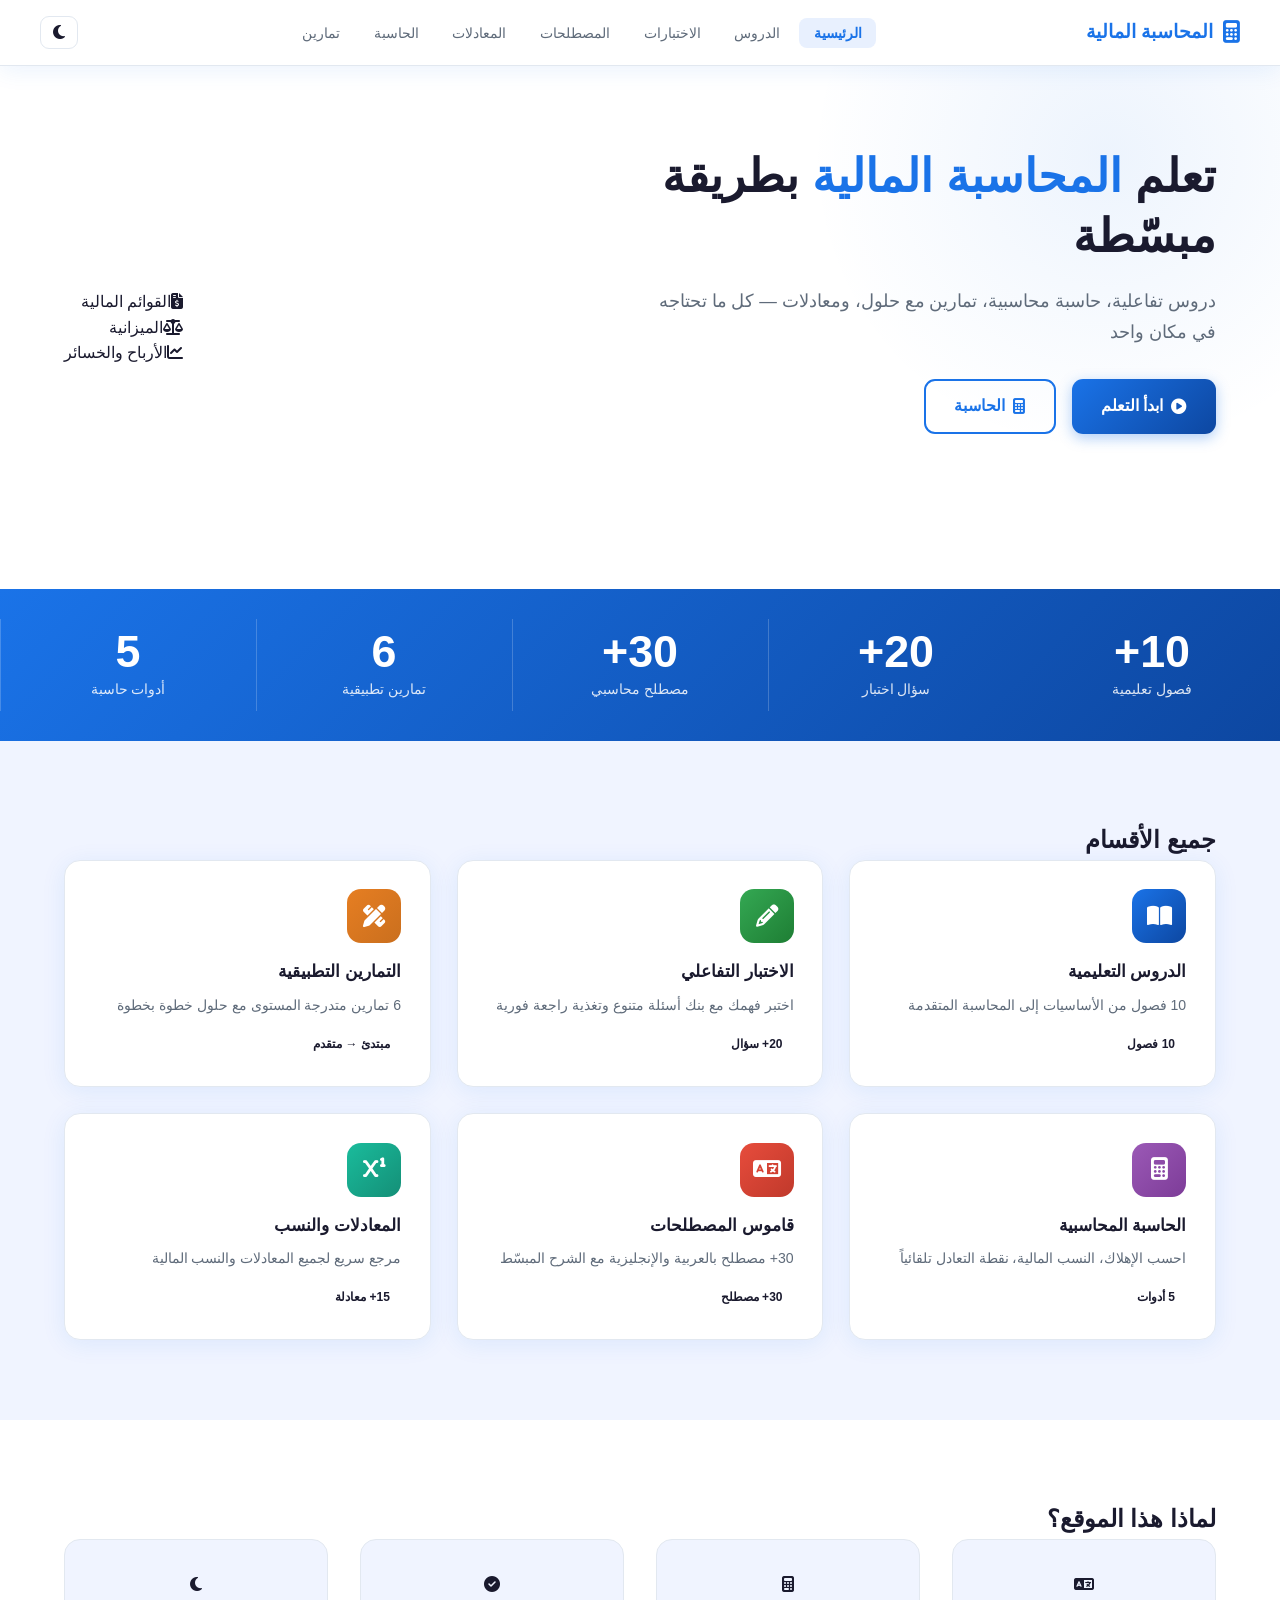
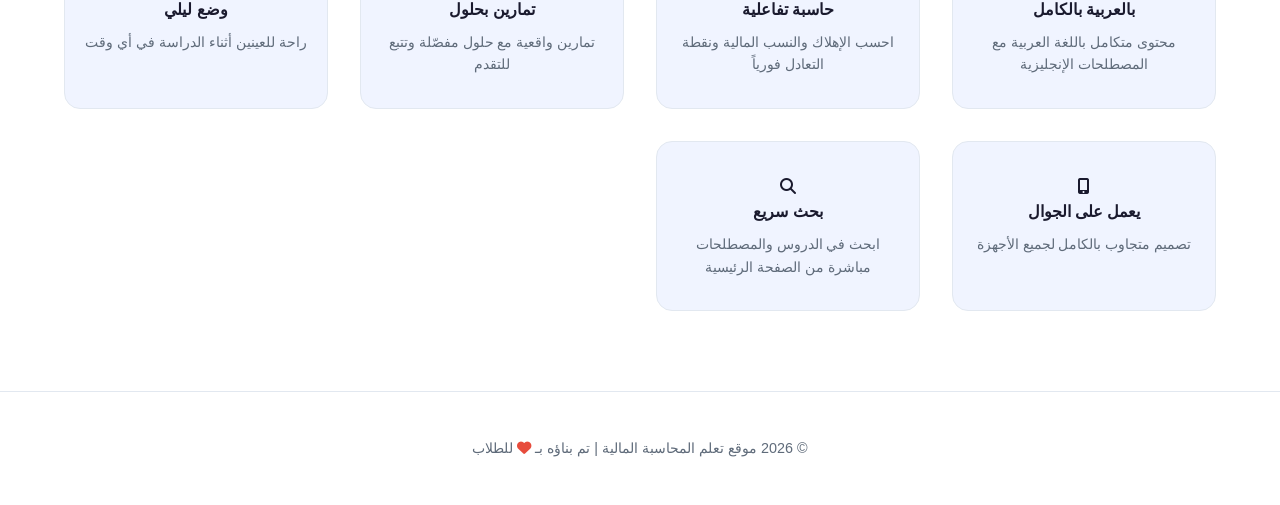
==== commit a852d591: "Upgrade homepage: search, counters, new sections, mobile menu" ====
--- a/index.html
+++ b/index.html
@@ -3,117 +3,190 @@
 <head>
   <meta charset="UTF-8"/>
   <meta name="viewport" content="width=device-width,initial-scale=1.0"/>
-  <meta name="description" content="موقع تعليمي متكامل لتعلم المحاسبة المالية باللغة العربية - دروس، اختبارات، معادلات، تمارين"/>
   <title>تعلم المحاسبة المالية</title>
   <link rel="stylesheet" href="css/style.css"/>
   <link rel="stylesheet" href="https://cdnjs.cloudflare.com/ajax/libs/font-awesome/6.5.0/css/all.min.css"/>
+  <style>
+    .counter-num{display:inline-block}
+    .hamburger{display:none;background:none;border:none;font-size:1.4rem;cursor:pointer;color:var(--text)}
+    @media(max-width:900px){
+      .hamburger{display:block}
+      .nav-links{display:none;position:absolute;top:64px;right:0;left:0;background:var(--bg2);flex-direction:column;padding:1rem 2rem;border-bottom:1px solid var(--border);z-index:999}
+      .nav-links.open{display:flex}
+    }
+    .search-box{position:relative;max-width:500px;margin:2rem auto 0}
+    .search-box input{width:100%;padding:.9rem 1.2rem;border:2px solid rgba(255,255,255,.4);border-radius:30px;background:rgba(255,255,255,.15);color:#fff;font-size:1rem;font-family:inherit;backdrop-filter:blur(4px)}
+    .search-box input::placeholder{color:rgba(255,255,255,.7)}
+    .search-box input:focus{outline:none;border-color:#fff;background:rgba(255,255,255,.25)}
+    .search-box i{position:absolute;left:1.2rem;top:50%;transform:translateY(-50%);color:rgba(255,255,255,.7)}
+    .search-results{position:absolute;top:calc(100% + .5rem);right:0;left:0;background:var(--card-bg);border-radius:12px;box-shadow:var(--shadow);border:1px solid var(--border);z-index:100;display:none;max-height:300px;overflow-y:auto}
+    .search-results.show{display:block}
+    .search-item{padding:.8rem 1.2rem;border-bottom:1px solid var(--border);cursor:pointer;color:var(--text);font-size:.95rem;transition:var(--transition)}
+    .search-item:hover{background:var(--bg);color:var(--primary)}
+    .search-item:last-child{border:none}
+    .search-item span{display:block;font-size:.8rem;color:var(--text2);margin-top:.2rem}
+  </style>
 </head>
 <body>
 <nav class="navbar">
   <div class="nav-logo"><i class="fas fa-calculator"></i><span>المحاسبة المالية</span></div>
-  <ul class="nav-links">
-    <li><a href="index.html">الرئيسية</a></li>
+  <ul class="nav-links" id="navLinks">
+    <li><a href="index.html" class="active">الرئيسية</a></li>
     <li><a href="pages/lessons.html">الدروس</a></li>
     <li><a href="pages/quiz.html">الاختبارات</a></li>
-    <li><a href="pages/exercises.html">التمارين</a></li>
-    <li><a href="pages/calculator.html">الحاسبة</a></li>
     <li><a href="pages/glossary.html">المصطلحات</a></li>
     <li><a href="pages/formulas.html">المعادلات</a></li>
-    <li><a href="pages/cheatsheet.html">ورقة المراجعة</a></li>
+    <li><a href="pages/calculator.html">الحاسبة</a></li>
+    <li><a href="pages/exercises.html">تمارين</a></li>
   </ul>
-  <div class="nav-actions">
-    <button id="darkToggle" class="dark-btn" title="الوضع الليلي"><i class="fas fa-moon"></i></button>
-    <button class="hamburger" id="hamburger"><i class="fas fa-bars"></i></button>
+  <div style="display:flex;align-items:center;gap:.8rem">
+    <button id="darkToggle" class="dark-btn" title="وضع ليلي"><i class="fas fa-moon"></i></button>
+    <button class="hamburger" id="hamburger" onclick="document.getElementById('navLinks').classList.toggle('open')"><i class="fas fa-bars"></i></button>
   </div>
 </nav>
-<nav class="mobile-nav" id="mobileNav">
-  <a href="index.html" class="active">الرئيسية</a>
-  <a href="pages/lessons.html" >الدروس</a>
-  <a href="pages/quiz.html" >الاختبارات</a>
-  <a href="pages/exercises.html" >التمارين</a>
-  <a href="pages/calculator.html" >الحاسبة</a>
-  <a href="pages/glossary.html" >المصطلحات</a>
-  <a href="pages/formulas.html" >المعادلات</a>
-  <a href="pages/cheatsheet.html" >ورقة المراجعة</a>
-</nav>
+
 <header class="hero">
   <div class="hero-content">
-    <div class="hero-badge"><i class="fas fa-graduation-cap"></i> منصة تعليمية مجانية</div>
-    <h1>تعلّم <span class="accent">المحاسبة المالية</span><br/>بطريقة <span class="accent2">مبسّطة وتفاعلية</span></h1>
-    <p>12 فصلاً دراسياً، تمارين محلولة، اختبارات تفاعلية، آلة حاسبة مالية<br/>وقاموس شامل للمصطلحات — كل ما تحتاجه في مكان واحد</p>
+    <h1>تعلم <span class="accent">المحاسبة المالية</span> بطريقة مبسّطة</h1>
+    <p>دروس تفاعلية، حاسبة محاسبية، تمارين مع حلول، ومعادلات — كل ما تحتاجه في مكان واحد</p>
     <div class="hero-btns">
       <a href="pages/lessons.html" class="btn btn-primary"><i class="fas fa-play-circle"></i> ابدأ التعلم</a>
-      <a href="pages/exercises.html" class="btn btn-green"><i class="fas fa-pencil-ruler"></i> تمارين عملية</a>
-      <a href="pages/calculator.html" class="btn btn-outline"><i class="fas fa-calculator"></i> الحاسبة المالية</a>
+      <a href="pages/calculator.html" class="btn btn-outline"><i class="fas fa-calculator"></i> الحاسبة</a>
+    </div>
+    <div class="search-box" style="margin-top:1.5rem;position:relative">
+      <input type="text" id="globalSearch" placeholder="ابحث عن درس أو مصطلح..." oninput="doSearch(this.value)"/>
+      <i class="fas fa-search"></i>
+      <div class="search-results" id="searchResults"></div>
     </div>
   </div>
-  <div class="hero-visual">
-    <div class="hero-cards">
-      <div class="h-card c1"><i class="fas fa-book-open"></i><span>12 فصل</span></div>
-      <div class="h-card c2"><i class="fas fa-pencil-alt"></i><span>20 سؤال</span></div>
-      <div class="h-card c3"><i class="fas fa-flask"></i><span>تمارين محلولة</span></div>
-      <div class="h-card c4"><i class="fas fa-calculator"></i><span>حاسبة ذكية</span></div>
-    </div>
-    <div style="background:var(--card-bg);border-radius:var(--radius);padding:1.2rem 1.5rem;border:1px solid var(--border);box-shadow:var(--shadow);width:100%;max-width:380px;margin-top:.5rem">
-      <div style="display:flex;justify-content:space-between;align-items:center;margin-bottom:.8rem">
-        <span style="font-size:.9rem;font-weight:700">تقدمك في الدراسة</span>
-        <span id="mainProgressLabel" style="color:var(--primary);font-weight:800;font-size:.9rem">0%</span>
-      </div>
-      <div class="progress-bar"><div class="progress-fill" id="mainProgressFill" style="width:0%"></div></div>
-      <p style="font-size:.8rem;color:var(--text2);margin-top:.5rem">ابدأ الدروس وتتبع تقدمك تلقائياً</p>
-    </div>
+  <div class="hero-img">
+    <div class="floating-card card1"><i class="fas fa-file-invoice-dollar"></i><span>القوائم المالية</span></div>
+    <div class="floating-card card2"><i class="fas fa-balance-scale"></i><span>الميزانية</span></div>
+    <div class="floating-card card3"><i class="fas fa-chart-line"></i><span>الأرباح والخسائر</span></div>
   </div>
 </header>
 
 <section class="stats">
-  <div class="stat"><h2 data-target="12" data-suffix="+">12+</h2><p>فصلاً دراسياً</p></div>
-  <div class="stat"><h2 data-target="20" data-suffix="+">20+</h2><p>سؤال اختبار</p></div>
-  <div class="stat"><h2 data-target="30" data-suffix="+">30+</h2><p>مصطلحاً محاسبياً</p></div>
-  <div class="stat"><h2 data-target="15" data-suffix="+">15+</h2><p>معادلة ونسبة مالية</p></div>
-  <div class="stat"><h2 data-target="10" data-suffix="+">10+</h2><p>تمريناً محلولاً</p></div>
+  <div class="stat"><h2><span class="counter-num" data-target="10">0</span>+</h2><p>فصول تعليمية</p></div>
+  <div class="stat"><h2><span class="counter-num" data-target="20">0</span>+</h2><p>سؤال اختبار</p></div>
+  <div class="stat"><h2><span class="counter-num" data-target="30">0</span>+</h2><p>مصطلح محاسبي</p></div>
+  <div class="stat"><h2><span class="counter-num" data-target="6">0</span></h2><p>تمارين تطبيقية</p></div>
+  <div class="stat"><h2><span class="counter-num" data-target="5">0</span></h2><p>أدوات حاسبة</p></div>
 </section>
 
-<section class="section">
-  <div class="section-header"><h2>محاور الدراسة</h2><p>مسار تعليمي متكامل من الأساسيات إلى التحليل المالي المتقدم</p></div>
+<section class="section chapters">
+  <h2 class="section-title">جميع الأقسام</h2>
   <div class="cards-grid">
-    <a href="pages/lessons.html#ch1" class="card"><div class="card-icon bg1"><i class="fas fa-book-open"></i></div><h3>مقدمة في المحاسبة</h3><p>مفهوم المحاسبة وأنواعها والفروض الأساسية</p><span class="badge badge-blue">مبتدئ</span></a>
-    <a href="pages/lessons.html#ch2" class="card"><div class="card-icon bg2"><i class="fas fa-equals"></i></div><h3>المعادلة المحاسبية</h3><p>الأصول = الخصوم + حقوق الملكية مع أمثلة</p><span class="badge badge-blue">مبتدئ</span></a>
-    <a href="pages/lessons.html#ch3" class="card"><div class="card-icon bg3"><i class="fas fa-pen-nib"></i></div><h3>قيود اليومية</h3><p>القيد المزدوج وقواعد المدين والدائن</p><span class="badge badge-green">متوسط</span></a>
-    <a href="pages/lessons.html#ch4" class="card"><div class="card-icon bg4"><i class="fas fa-table"></i></div><h3>دفتر الأستاذ</h3><p>الترحيل وحسابات T-Account وحساب الأرصدة</p><span class="badge badge-green">متوسط</span></a>
-    <a href="pages/lessons.html#ch5" class="card"><div class="card-icon bg5"><i class="fas fa-list-ol"></i></div><h3>ميزان المراجعة</h3><p>أنواعه وكيفية إعداده وأخطاؤه</p><span class="badge badge-green">متوسط</span></a>
-    <a href="pages/lessons.html#ch6" class="card"><div class="card-icon bg6"><i class="fas fa-file-alt"></i></div><h3>القوائم المالية</h3><p>الدخل، الميزانية، التدفقات النقدية</p><span class="badge badge-orange">متقدم</span></a>
-    <a href="pages/lessons.html#ch9" class="card"><div class="card-icon bg7"><i class="fas fa-boxes"></i></div><h3>محاسبة المخزون</h3><p>طرق التقييم: FIFO, LIFO, المتوسط الموزون</p><span class="badge badge-orange">متقدم</span></a>
-    <a href="pages/lessons.html#ch10" class="card"><div class="card-icon bg8"><i class="fas fa-industry"></i></div><h3>الأصول الثابتة</h3><p>الإهلاك بطرق مختلفة وإثبات التصرف</p><span class="badge badge-orange">متقدم</span></a>
-    <a href="pages/lessons.html#ch12" class="card"><div class="card-icon bg1"><i class="fas fa-chart-bar"></i></div><h3>التحليل المالي</h3><p>النسب المالية وتفسيرها لاتخاذ القرارات</p><span class="badge badge-purple">متقدم</span></a>
+    <a href="pages/lessons.html" class="card">
+      <div class="card-icon bg1"><i class="fas fa-book-open"></i></div>
+      <h3>الدروس التعليمية</h3>
+      <p>10 فصول من الأساسيات إلى المحاسبة المتقدمة</p>
+      <span class="badge">10 فصول</span>
+    </a>
+    <a href="pages/quiz.html" class="card">
+      <div class="card-icon bg2"><i class="fas fa-pencil-alt"></i></div>
+      <h3>الاختبار التفاعلي</h3>
+      <p>اختبر فهمك مع بنك أسئلة متنوع وتغذية راجعة فورية</p>
+      <span class="badge">20+ سؤال</span>
+    </a>
+    <a href="pages/exercises.html" class="card">
+      <div class="card-icon bg3"><i class="fas fa-pencil-ruler"></i></div>
+      <h3>التمارين التطبيقية</h3>
+      <p>6 تمارين متدرجة المستوى مع حلول خطوة بخطوة</p>
+      <span class="badge">مبتدئ → متقدم</span>
+    </a>
+    <a href="pages/calculator.html" class="card">
+      <div class="card-icon bg4"><i class="fas fa-calculator"></i></div>
+      <h3>الحاسبة المحاسبية</h3>
+      <p>احسب الإهلاك، النسب المالية، نقطة التعادل تلقائياً</p>
+      <span class="badge">5 أدوات</span>
+    </a>
+    <a href="pages/glossary.html" class="card">
+      <div class="card-icon bg5"><i class="fas fa-language"></i></div>
+      <h3>قاموس المصطلحات</h3>
+      <p>30+ مصطلح بالعربية والإنجليزية مع الشرح المبسّط</p>
+      <span class="badge">30+ مصطلح</span>
+    </a>
+    <a href="pages/formulas.html" class="card">
+      <div class="card-icon bg6"><i class="fas fa-superscript"></i></div>
+      <h3>المعادلات والنسب</h3>
+      <p>مرجع سريع لجميع المعادلات والنسب المالية</p>
+      <span class="badge">15+ معادلة</span>
+    </a>
   </div>
 </section>
 
-<section class="section why">
-  <div class="section-header"><h2>لماذا هذا الموقع؟</h2></div>
+<section class="section why" style="background:var(--bg2)">
+  <h2 class="section-title">لماذا هذا الموقع؟</h2>
   <div class="why-grid">
-    <div class="why-item"><div class="icon-wrap"><i class="fas fa-language"></i></div><h4>بالعربية بالكامل</h4><p>محتوى متكامل باللغة العربية مع المصطلحات الإنجليزية</p></div>
-    <div class="why-item"><div class="icon-wrap"><i class="fas fa-tasks"></i></div><h4>تتبع التقدم</h4><p>احفظ فصولك المكتملة تلقائياً في متصفحك</p></div>
-    <div class="why-item"><div class="icon-wrap"><i class="fas fa-check-circle"></i></div><h4>اختبارات تفاعلية</h4><p>20 سؤالاً متنوعاً مع شرح فوري لكل إجابة</p></div>
-    <div class="why-item"><div class="icon-wrap"><i class="fas fa-flask"></i></div><h4>تمارين محلولة</h4><p>تمارين عملية مع حلول تفصيلية خطوة بخطوة</p></div>
-    <div class="why-item"><div class="icon-wrap"><i class="fas fa-calculator"></i></div><h4>آلة حاسبة مالية</h4><p>احسب النسب المالية ومعادلات الإهلاك تلقائياً</p></div>
-    <div class="why-item"><div class="icon-wrap"><i class="fas fa-moon"></i></div><h4>وضع ليلي محفوظ</h4><p>راحة للعينين مع حفظ تفضيلك تلقائياً</p></div>
+    <div class="why-item"><i class="fas fa-language"></i><h4>بالعربية بالكامل</h4><p>محتوى متكامل باللغة العربية مع المصطلحات الإنجليزية</p></div>
+    <div class="why-item"><i class="fas fa-calculator"></i><h4>حاسبة تفاعلية</h4><p>احسب الإهلاك والنسب المالية ونقطة التعادل فورياً</p></div>
+    <div class="why-item"><i class="fas fa-check-circle"></i><h4>تمارين بحلول</h4><p>تمارين واقعية مع حلول مفصّلة وتتبع للتقدم</p></div>
+    <div class="why-item"><i class="fas fa-moon"></i><h4>وضع ليلي</h4><p>راحة للعينين أثناء الدراسة في أي وقت</p></div>
+    <div class="why-item"><i class="fas fa-mobile-alt"></i><h4>يعمل على الجوال</h4><p>تصميم متجاوب بالكامل لجميع الأجهزة</p></div>
+    <div class="why-item"><i class="fas fa-search"></i><h4>بحث سريع</h4><p>ابحث في الدروس والمصطلحات مباشرة من الصفحة الرئيسية</p></div>
   </div>
 </section>
 
 <footer class="footer">
-  <div class="footer-content">
-    <p>© 2026 موقع تعلم المحاسبة المالية | صُمِّم للطلاب والمهتمين بالمحاسبة</p>
-    <div class="footer-links">
-      <a href="pages/lessons.html">الدروس</a>
-      <a href="pages/quiz.html">الاختبارات</a>
-      <a href="pages/exercises.html">التمارين</a>
-      <a href="pages/calculator.html">الحاسبة</a>
-      <a href="pages/glossary.html">المصطلحات</a>
-      <a href="pages/formulas.html">المعادلات</a>
-      <a href="pages/cheatsheet.html">ورقة المراجعة</a>
-    </div>
-  </div>
+  <p>© 2026 موقع تعلم المحاسبة المالية | تم بناؤه بـ <i class="fas fa-heart" style="color:#e74c3c"></i> للطلاب</p>
 </footer>
+
 <script src="js/main.js"></script>
+<script>
+// عداد متحرك
+function animateCounters(){
+  document.querySelectorAll('.counter-num').forEach(el=>{
+    const target=+el.dataset.target;
+    let current=0;
+    const step=Math.ceil(target/30);
+    const timer=setInterval(()=>{
+      current=Math.min(current+step,target);
+      el.textContent=current;
+      if(current>=target) clearInterval(timer);
+    },50);
+  });
+}
+const statsSection=document.querySelector('.stats');
+const obs=new IntersectionObserver(entries=>{
+  if(entries[0].isIntersecting){animateCounters();obs.disconnect();}
+},{threshold:.5});
+obs.observe(statsSection);
+
+// بحث عالمي
+const searchData=[
+  {title:'مقدمة في المحاسبة',url:'pages/lessons.html#ch1',cat:'درس'},
+  {title:'المعادلة المحاسبية',url:'pages/lessons.html#ch2',cat:'درس'},
+  {title:'قيود اليومية',url:'pages/lessons.html#ch3',cat:'درس'},
+  {title:'دفتر الأستاذ',url:'pages/lessons.html#ch4',cat:'درس'},
+  {title:'ميزان المراجعة',url:'pages/lessons.html#ch5',cat:'درس'},
+  {title:'القوائم المالية',url:'pages/lessons.html#ch6',cat:'درس'},
+  {title:'قيود التسوية',url:'pages/lessons.html#ch7',cat:'درس'},
+  {title:'قيود الإقفال',url:'pages/lessons.html#ch8',cat:'درس'},
+  {title:'المخزون FIFO LIFO',url:'pages/lessons.html#ch9',cat:'درس'},
+  {title:'طرق الإهلاك',url:'pages/lessons.html#ch10',cat:'درس'},
+  {title:'حاسبة الإهلاك',url:'pages/calculator.html',cat:'أداة'},
+  {title:'حاسبة النسب المالية',url:'pages/calculator.html',cat:'أداة'},
+  {title:'نقطة التعادل',url:'pages/calculator.html',cat:'أداة'},
+  {title:'تمرين قيود اليومية',url:'pages/exercises.html',cat:'تمرين'},
+  {title:'تمرين قائمة الدخل',url:'pages/exercises.html',cat:'تمرين'},
+  {title:'تمرين تحليل النسب',url:'pages/exercises.html',cat:'تمرين'},
+  {title:'الأصول — Assets',url:'pages/glossary.html',cat:'مصطلح'},
+  {title:'الخصوم — Liabilities',url:'pages/glossary.html',cat:'مصطلح'},
+  {title:'الإهلاك — Depreciation',url:'pages/glossary.html',cat:'مصطلح'},
+  {title:'صافي الربح — Net Income',url:'pages/glossary.html',cat:'مصطلح'},
+];
+function doSearch(q){
+  const box=document.getElementById('searchResults');
+  if(!q.trim()){box.classList.remove('show');return;}
+  const results=searchData.filter(d=>d.title.includes(q)||d.cat.includes(q));
+  if(!results.length){box.classList.remove('show');return;}
+  box.innerHTML=results.slice(0,7).map(d=>`<a href="${d.url}" class="search-item">${d.title}<span>${d.cat}</span></a>`).join('');
+  box.classList.add('show');
+}
+document.addEventListener('click',e=>{
+  if(!e.target.closest('.search-box')) document.getElementById('searchResults').classList.remove('show');
+});
+</script>
 </body>
-</html>
+</html>
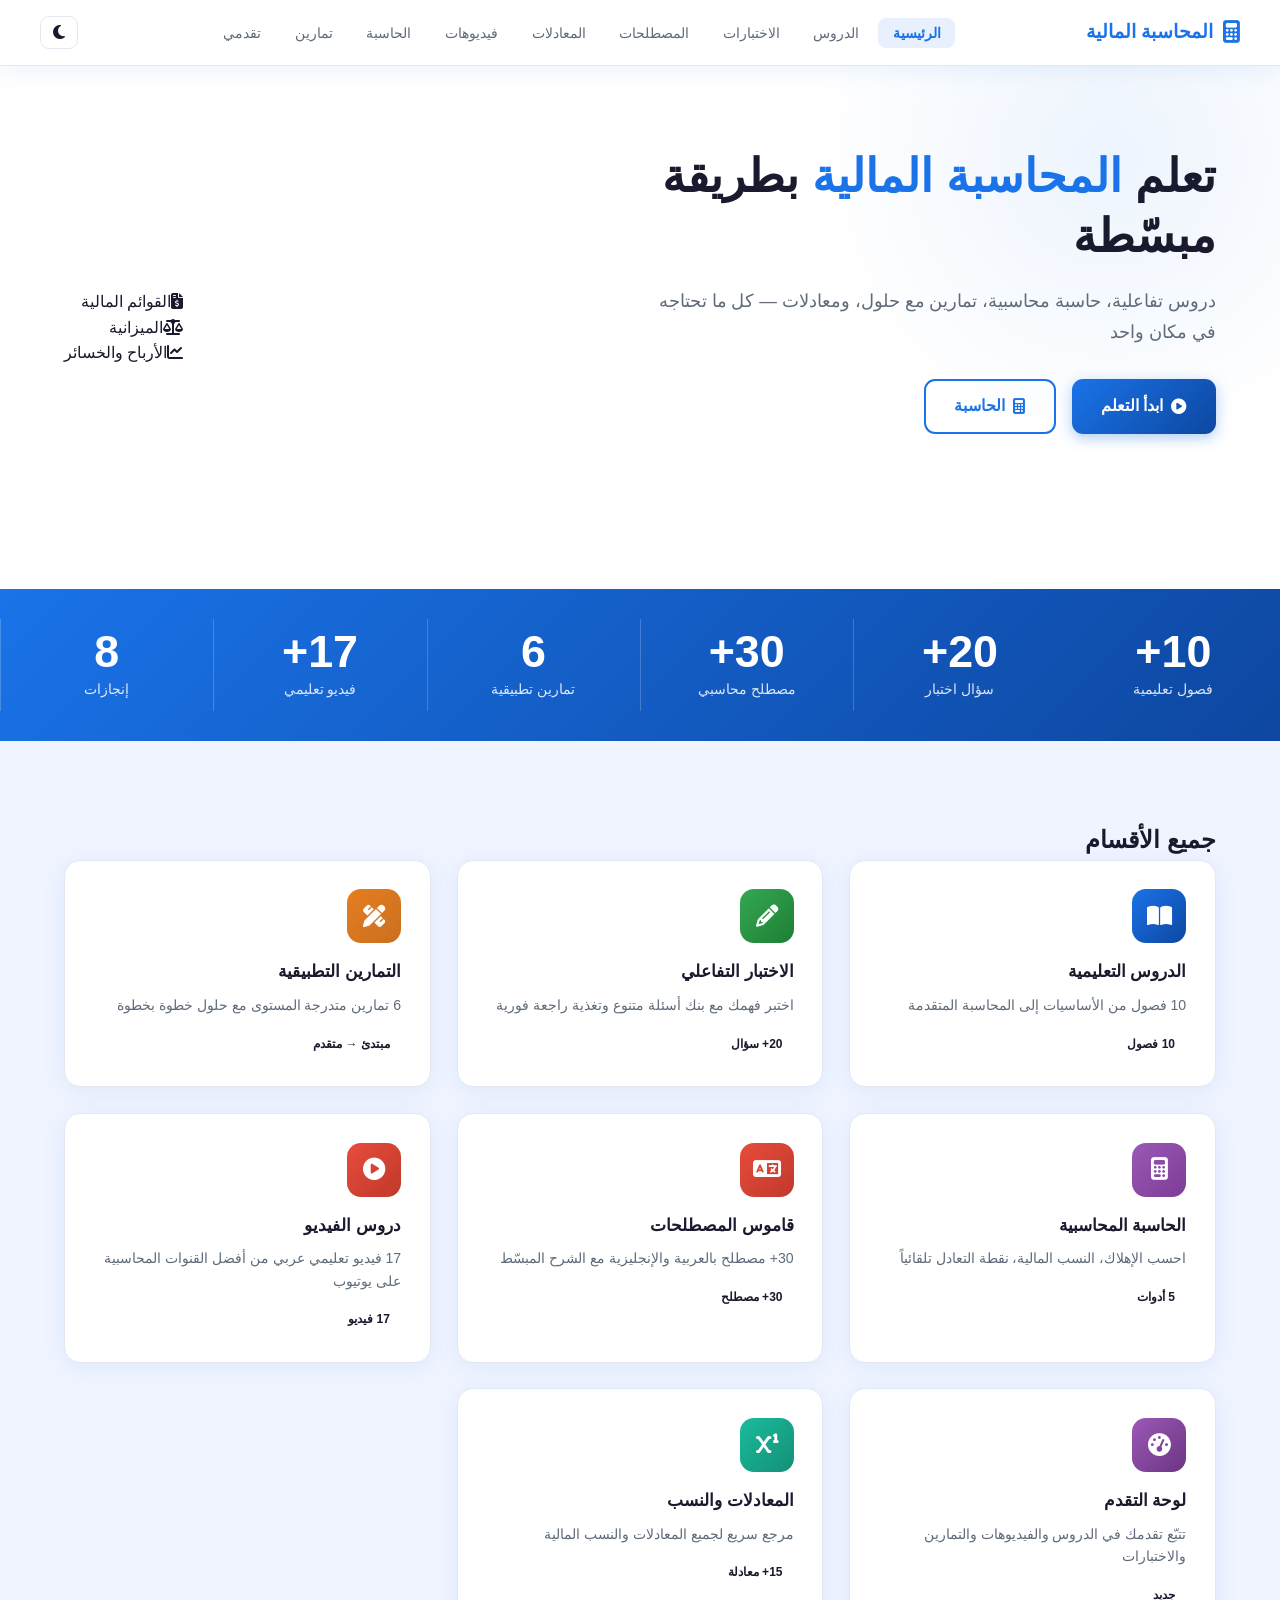
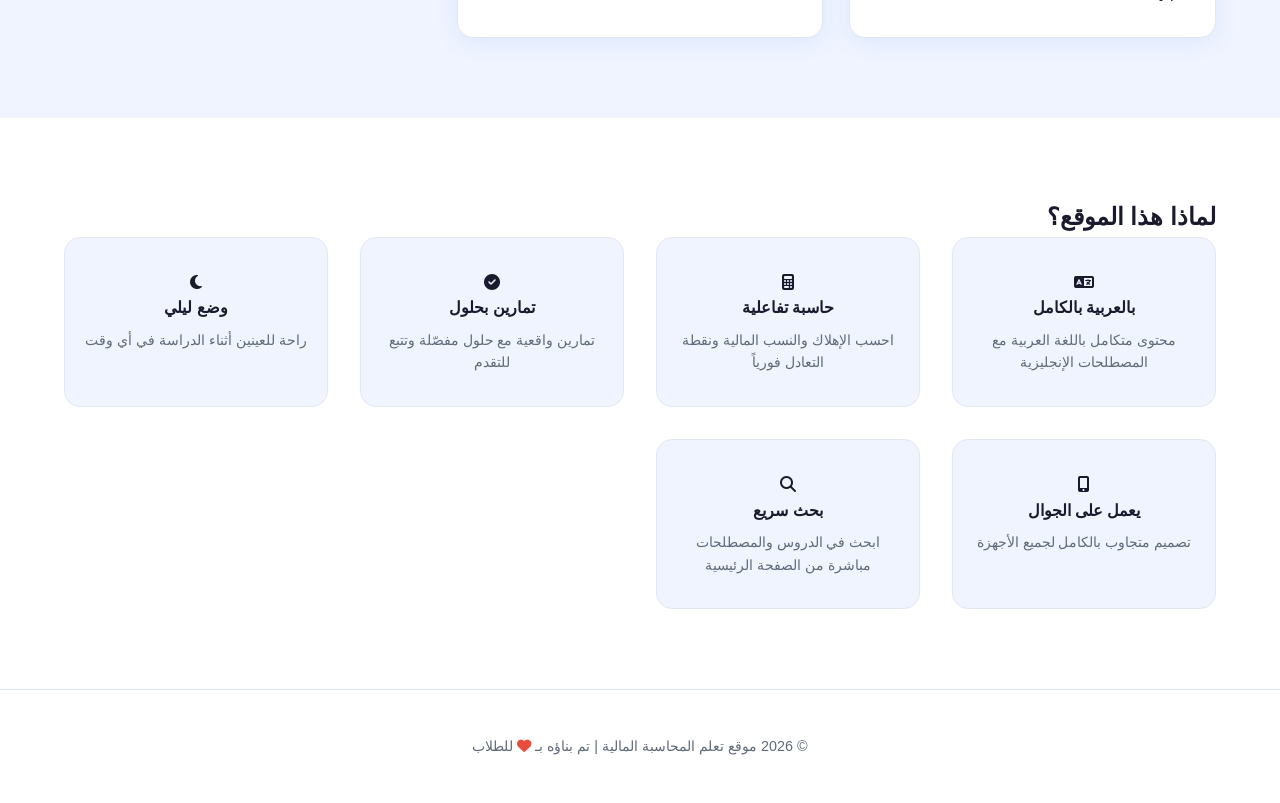
==== commit 2841e962: "Add videos & dashboard to homepage nav and cards" ====
--- a/index.html
+++ b/index.html
@@ -36,8 +36,10 @@
     <li><a href="pages/quiz.html">الاختبارات</a></li>
     <li><a href="pages/glossary.html">المصطلحات</a></li>
     <li><a href="pages/formulas.html">المعادلات</a></li>
+    <li><a href="pages/videos.html">فيديوهات</a></li>
     <li><a href="pages/calculator.html">الحاسبة</a></li>
     <li><a href="pages/exercises.html">تمارين</a></li>
+    <li><a href="pages/dashboard.html">تقدمي</a></li>
   </ul>
   <div style="display:flex;align-items:center;gap:.8rem">
     <button id="darkToggle" class="dark-btn" title="وضع ليلي"><i class="fas fa-moon"></i></button>
@@ -71,7 +73,7 @@
   <div class="stat"><h2><span class="counter-num" data-target="20">0</span>+</h2><p>سؤال اختبار</p></div>
   <div class="stat"><h2><span class="counter-num" data-target="30">0</span>+</h2><p>مصطلح محاسبي</p></div>
   <div class="stat"><h2><span class="counter-num" data-target="6">0</span></h2><p>تمارين تطبيقية</p></div>
-  <div class="stat"><h2><span class="counter-num" data-target="5">0</span></h2><p>أدوات حاسبة</p></div>
+  <div class="stat"><h2><span class="counter-num" data-target="17">0</span>+</h2><p>فيديو تعليمي</p></div><div class="stat"><h2><span class="counter-num" data-target="8">0</span></h2><p>إنجازات</p></div>
 </section>
 
 <section class="section chapters">
@@ -106,6 +108,18 @@
       <h3>قاموس المصطلحات</h3>
       <p>30+ مصطلح بالعربية والإنجليزية مع الشرح المبسّط</p>
       <span class="badge">30+ مصطلح</span>
+    </a>
+    <a href="pages/videos.html" class="card">
+      <div class="card-icon" style="background:linear-gradient(135deg,#e74c3c,#c0392b)"><i class="fas fa-play-circle"></i></div>
+      <h3>دروس الفيديو</h3>
+      <p>17 فيديو تعليمي عربي من أفضل القنوات المحاسبية على يوتيوب</p>
+      <span class="badge">17 فيديو</span>
+    </a>
+    <a href="pages/dashboard.html" class="card">
+      <div class="card-icon" style="background:linear-gradient(135deg,#9b59b6,#6c3483)"><i class="fas fa-tachometer-alt"></i></div>
+      <h3>لوحة التقدم</h3>
+      <p>تتبّع تقدمك في الدروس والفيديوهات والتمارين والاختبارات</p>
+      <span class="badge">جديد</span>
     </a>
     <a href="pages/formulas.html" class="card">
       <div class="card-icon bg6"><i class="fas fa-superscript"></i></div>
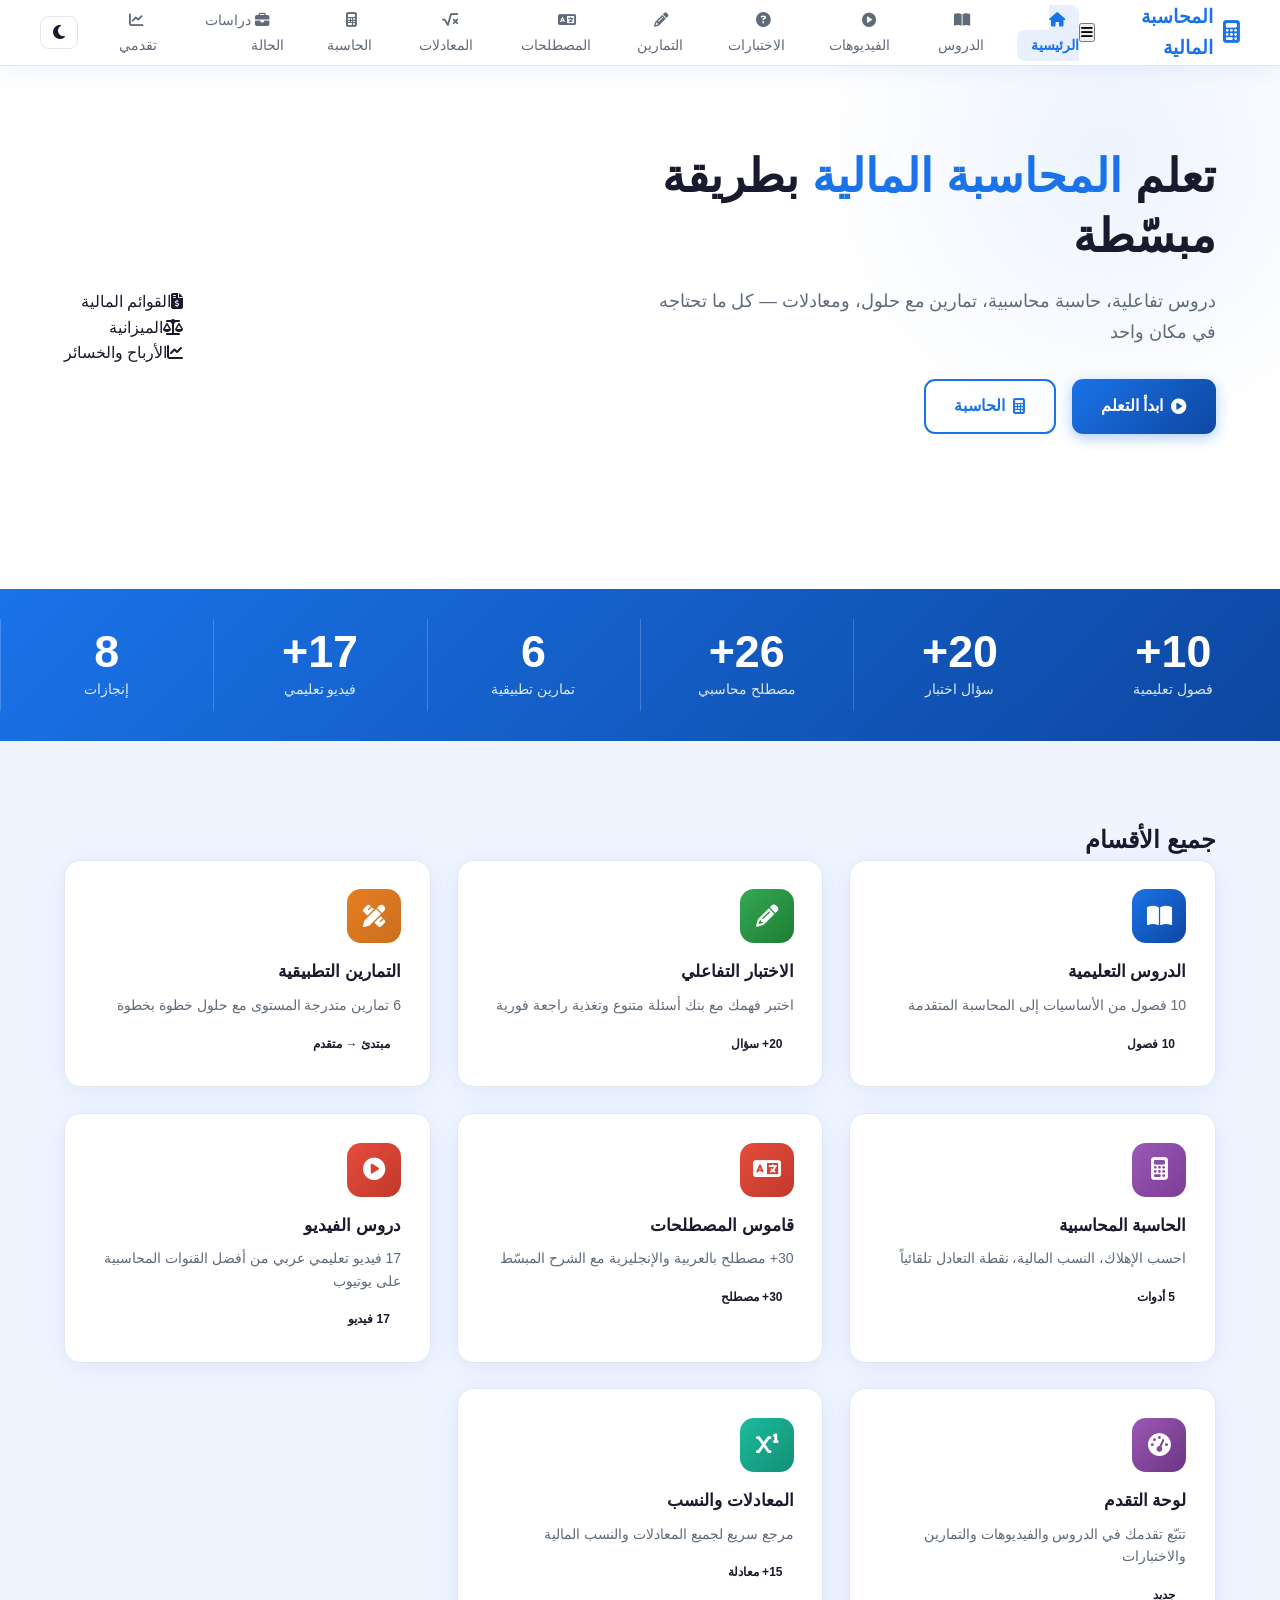
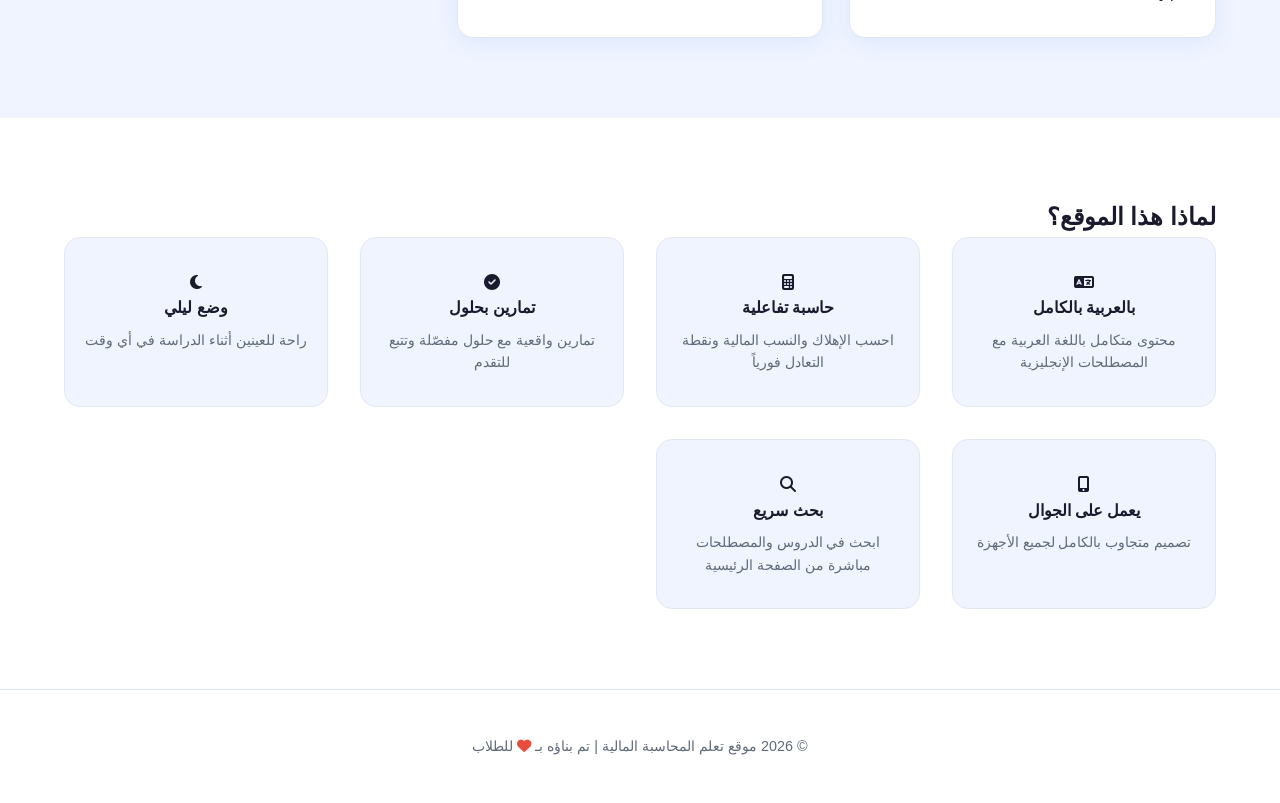
==== commit f2bbcb50: "Add full navbar to index" ====
--- a/index.html
+++ b/index.html
@@ -30,21 +30,20 @@
 <body>
 <nav class="navbar">
   <div class="nav-logo"><i class="fas fa-calculator"></i><span>المحاسبة المالية</span></div>
+  <button class="nav-toggle" id="navToggle" aria-label="القائمة"><i class="fas fa-bars"></i></button>
   <ul class="nav-links" id="navLinks">
-    <li><a href="index.html" class="active">الرئيسية</a></li>
-    <li><a href="pages/lessons.html">الدروس</a></li>
-    <li><a href="pages/quiz.html">الاختبارات</a></li>
-    <li><a href="pages/glossary.html">المصطلحات</a></li>
-    <li><a href="pages/formulas.html">المعادلات</a></li>
-    <li><a href="pages/videos.html">فيديوهات</a></li>
-    <li><a href="pages/calculator.html">الحاسبة</a></li>
-    <li><a href="pages/exercises.html">تمارين</a></li>
-    <li><a href="pages/dashboard.html">تقدمي</a></li>
+    <li><a href="index.html" class="active"><i class="fas fa-home"></i> الرئيسية</a></li>
+    <li><a href="pages/lessons.html"><i class="fas fa-book-open"></i> الدروس</a></li>
+    <li><a href="pages/videos.html"><i class="fas fa-play-circle"></i> الفيديوهات</a></li>
+    <li><a href="pages/quiz.html"><i class="fas fa-question-circle"></i> الاختبارات</a></li>
+    <li><a href="pages/exercises.html"><i class="fas fa-pencil-alt"></i> التمارين</a></li>
+    <li><a href="pages/glossary.html"><i class="fas fa-language"></i> المصطلحات</a></li>
+    <li><a href="pages/formulas.html"><i class="fas fa-square-root-alt"></i> المعادلات</a></li>
+    <li><a href="pages/calculator.html"><i class="fas fa-calculator"></i> الحاسبة</a></li>
+    <li><a href="pages/cases.html"><i class="fas fa-briefcase"></i> دراسات الحالة</a></li>
+    <li><a href="pages/dashboard.html"><i class="fas fa-chart-line"></i> تقدمي</a></li>
   </ul>
-  <div style="display:flex;align-items:center;gap:.8rem">
-    <button id="darkToggle" class="dark-btn" title="وضع ليلي"><i class="fas fa-moon"></i></button>
-    <button class="hamburger" id="hamburger" onclick="document.getElementById('navLinks').classList.toggle('open')"><i class="fas fa-bars"></i></button>
-  </div>
+  <button id="darkToggle" class="dark-btn"><i class="fas fa-moon"></i></button>
 </nav>
 
 <header class="hero">
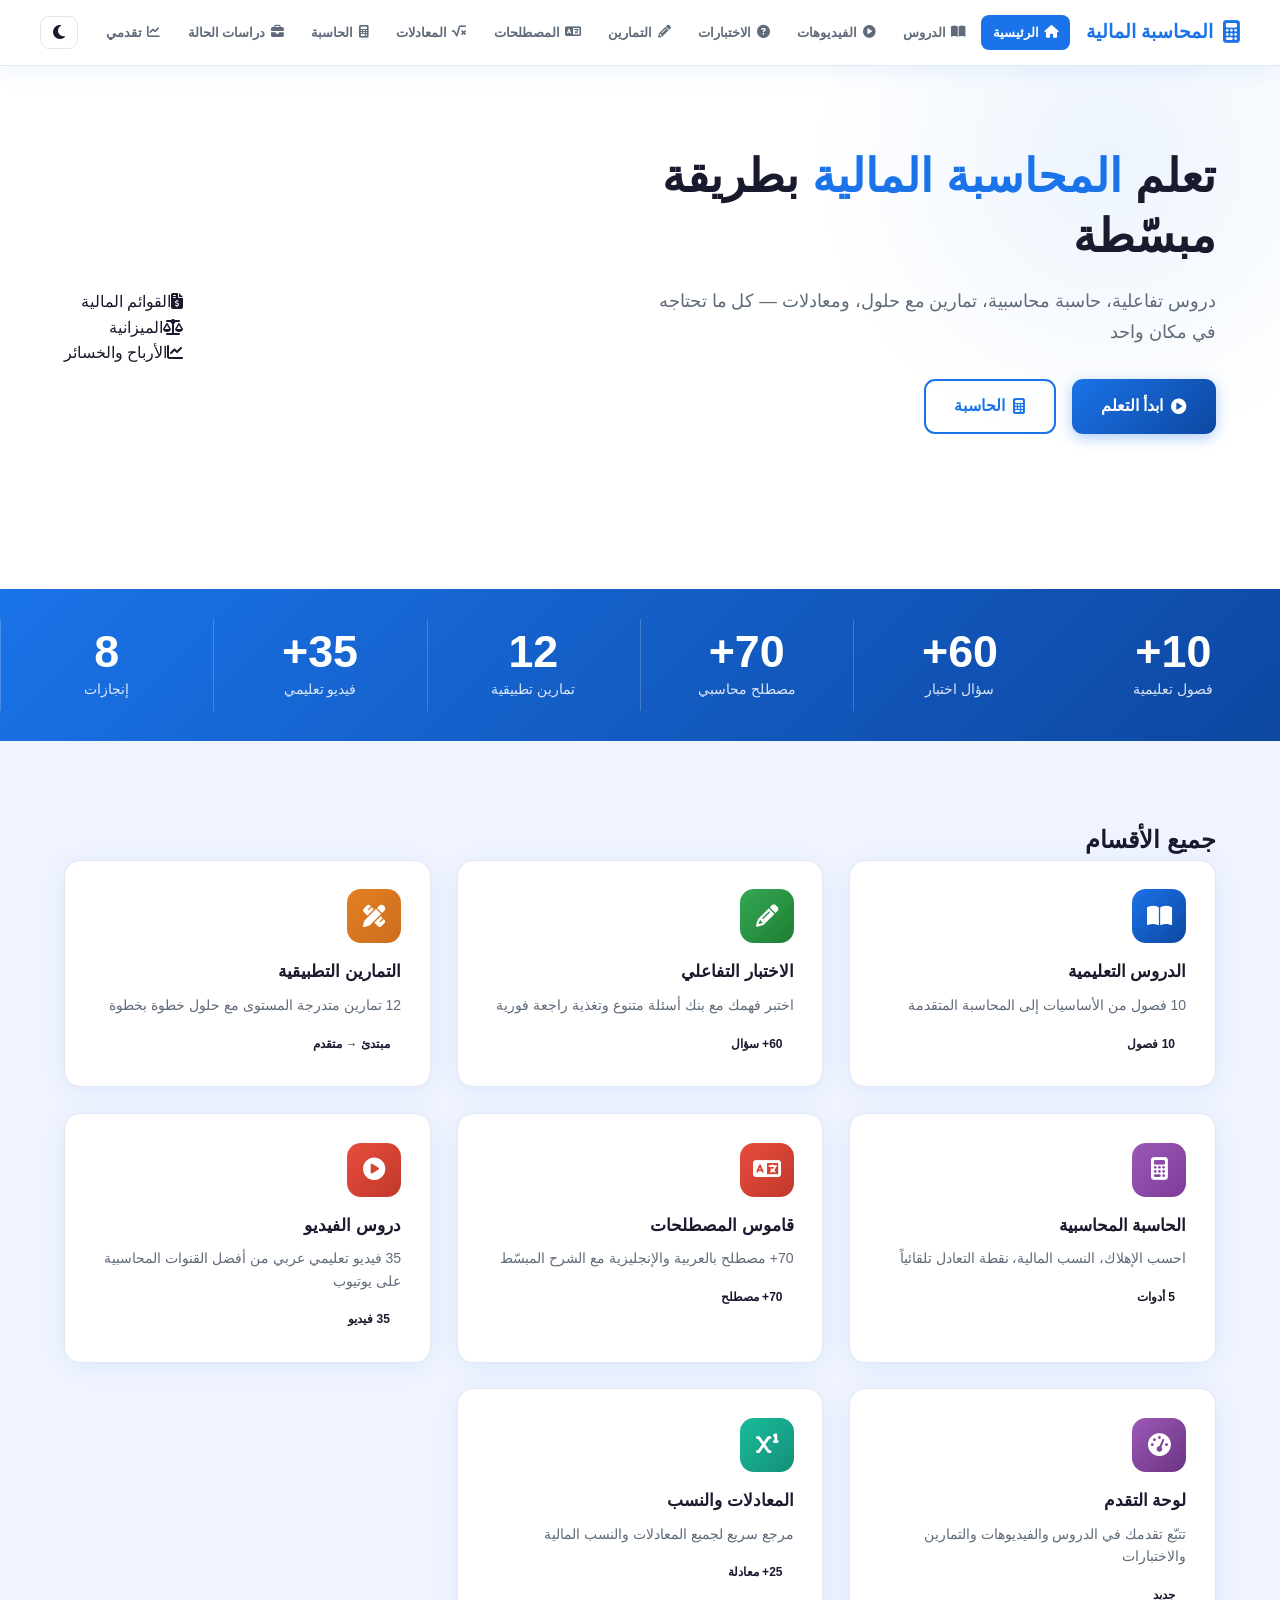
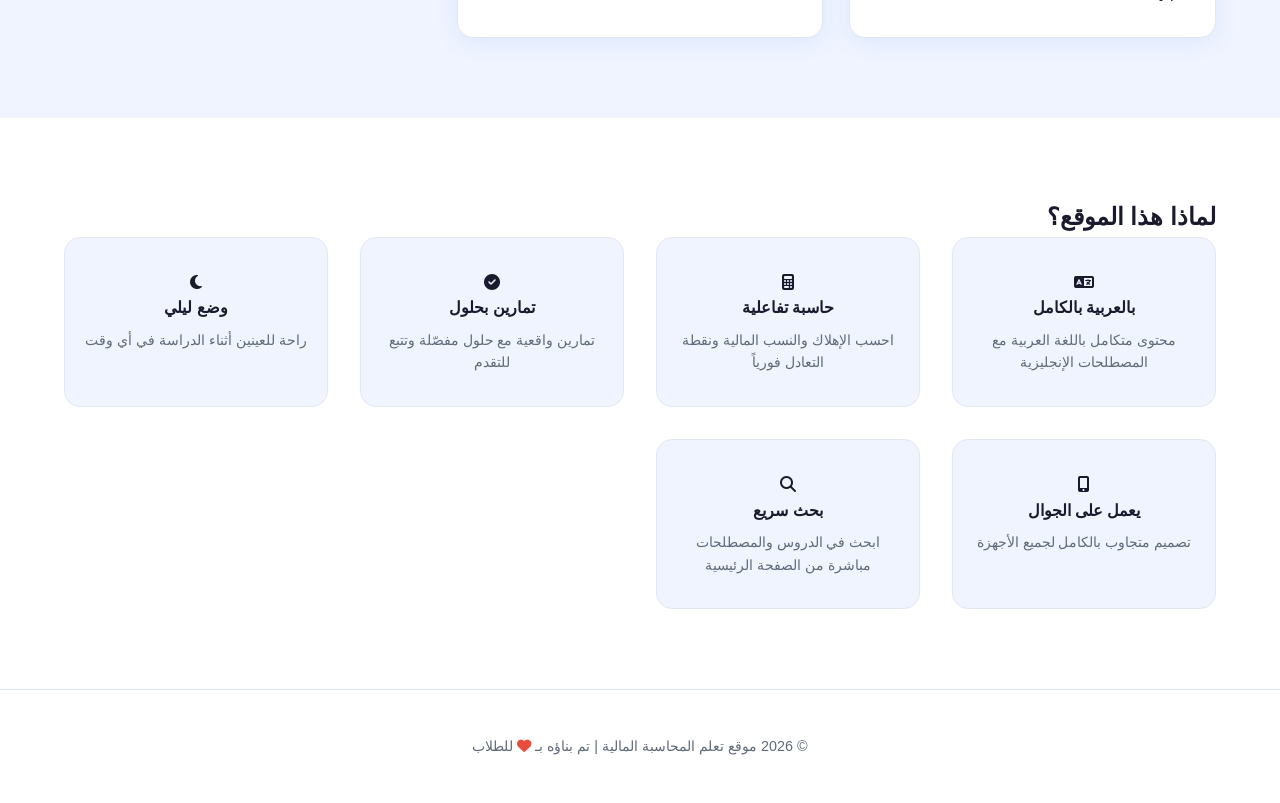
==== commit 32d101e1: "Update stats: 70 terms, 60 questions, 35 videos, 25 formulas" ====
--- a/index.html
+++ b/index.html
@@ -69,10 +69,10 @@
 
 <section class="stats">
   <div class="stat"><h2><span class="counter-num" data-target="10">0</span>+</h2><p>فصول تعليمية</p></div>
-  <div class="stat"><h2><span class="counter-num" data-target="20">0</span>+</h2><p>سؤال اختبار</p></div>
-  <div class="stat"><h2><span class="counter-num" data-target="30">0</span>+</h2><p>مصطلح محاسبي</p></div>
-  <div class="stat"><h2><span class="counter-num" data-target="6">0</span></h2><p>تمارين تطبيقية</p></div>
-  <div class="stat"><h2><span class="counter-num" data-target="17">0</span>+</h2><p>فيديو تعليمي</p></div><div class="stat"><h2><span class="counter-num" data-target="8">0</span></h2><p>إنجازات</p></div>
+  <div class="stat"><h2><span class="counter-num" data-target="60">0</span>+</h2><p>سؤال اختبار</p></div>
+  <div class="stat"><h2><span class="counter-num" data-target="70">0</span>+</h2><p>مصطلح محاسبي</p></div>
+  <div class="stat"><h2><span class="counter-num" data-target="12">0</span></h2><p>تمارين تطبيقية</p></div>
+  <div class="stat"><h2><span class="counter-num" data-target="35">0</span>+</h2><p>فيديو تعليمي</p></div><div class="stat"><h2><span class="counter-num" data-target="8">0</span></h2><p>إنجازات</p></div>
 </section>
 
 <section class="section chapters">
@@ -88,12 +88,12 @@
       <div class="card-icon bg2"><i class="fas fa-pencil-alt"></i></div>
       <h3>الاختبار التفاعلي</h3>
       <p>اختبر فهمك مع بنك أسئلة متنوع وتغذية راجعة فورية</p>
-      <span class="badge">20+ سؤال</span>
+      <span class="badge">60+ سؤال</span>
     </a>
     <a href="pages/exercises.html" class="card">
       <div class="card-icon bg3"><i class="fas fa-pencil-ruler"></i></div>
       <h3>التمارين التطبيقية</h3>
-      <p>6 تمارين متدرجة المستوى مع حلول خطوة بخطوة</p>
+      <p>12 تمارين متدرجة المستوى مع حلول خطوة بخطوة</p>
       <span class="badge">مبتدئ → متقدم</span>
     </a>
     <a href="pages/calculator.html" class="card">
@@ -105,14 +105,14 @@
     <a href="pages/glossary.html" class="card">
       <div class="card-icon bg5"><i class="fas fa-language"></i></div>
       <h3>قاموس المصطلحات</h3>
-      <p>30+ مصطلح بالعربية والإنجليزية مع الشرح المبسّط</p>
-      <span class="badge">30+ مصطلح</span>
+      <p>70+ مصطلح بالعربية والإنجليزية مع الشرح المبسّط</p>
+      <span class="badge">70+ مصطلح</span>
     </a>
     <a href="pages/videos.html" class="card">
       <div class="card-icon" style="background:linear-gradient(135deg,#e74c3c,#c0392b)"><i class="fas fa-play-circle"></i></div>
       <h3>دروس الفيديو</h3>
-      <p>17 فيديو تعليمي عربي من أفضل القنوات المحاسبية على يوتيوب</p>
-      <span class="badge">17 فيديو</span>
+      <p>35 فيديو تعليمي عربي من أفضل القنوات المحاسبية على يوتيوب</p>
+      <span class="badge">35 فيديو</span>
     </a>
     <a href="pages/dashboard.html" class="card">
       <div class="card-icon" style="background:linear-gradient(135deg,#9b59b6,#6c3483)"><i class="fas fa-tachometer-alt"></i></div>
@@ -124,7 +124,7 @@
       <div class="card-icon bg6"><i class="fas fa-superscript"></i></div>
       <h3>المعادلات والنسب</h3>
       <p>مرجع سريع لجميع المعادلات والنسب المالية</p>
-      <span class="badge">15+ معادلة</span>
+      <span class="badge">25+ معادلة</span>
     </a>
   </div>
 </section>
--- a/css/style.css
+++ b/css/style.css
@@ -320,3 +320,74 @@
 @media(max-width:1024px){.lessons-layout{grid-template-columns:1fr;padding:1.5rem}.sidebar{display:none}.section{padding:3rem 2rem}.hero{padding:3.5rem 2rem}}
 @media(max-width:768px){.hero{flex-direction:column;text-align:center}.hero-btns{justify-content:center}.hero-visual{display:none}.hero-content h1{font-size:2rem}.nav-links{display:none}.hamburger{display:block}.stats .stat{padding:2rem 1.5rem}.section{padding:2.5rem 1.5rem}.lessons-layout{padding:1rem}.page-hero{padding:2.5rem 1.5rem}.formula-grid{grid-template-columns:1fr}.calc-grid{grid-template-columns:1fr}}
 @media print{.navbar,.footer,.mark-done-btn,.print-btn{display:none}.cheat-card{break-inside:avoid}}
+
+
+/* ═══ Navbar المحدث — 10 عناصر ═══ */
+.nav-toggle {
+  display: none;
+  background: none;
+  border: none;
+  font-size: 1.4rem;
+  color: var(--text);
+  cursor: pointer;
+  padding: .4rem;
+  border-radius: 8px;
+  transition: var(--transition);
+  order: 3;
+}
+.nav-toggle:hover { background: var(--bg2); }
+
+.nav-links {
+  display: flex;
+  flex-wrap: wrap;
+  gap: .2rem;
+  list-style: none;
+  align-items: center;
+}
+
+.nav-links a {
+  display: flex;
+  align-items: center;
+  gap: .35rem;
+  padding: .45rem .75rem;
+  border-radius: 8px;
+  font-size: .82rem;
+  font-weight: 600;
+  color: var(--text2);
+  text-decoration: none;
+  transition: var(--transition);
+  white-space: nowrap;
+}
+
+.nav-links a i { font-size: .8rem; }
+.nav-links a:hover,
+.nav-links a.active {
+  background: var(--primary);
+  color: #fff;
+}
+
+@media (max-width: 900px) {
+  .nav-toggle { display: block; }
+  .navbar { flex-wrap: wrap; position: relative; }
+  .nav-links {
+    display: none;
+    width: 100%;
+    flex-direction: column;
+    align-items: stretch;
+    background: var(--card-bg);
+    border-radius: var(--radius);
+    padding: .8rem;
+    margin-top: .5rem;
+    box-shadow: var(--shadow);
+    border: 1px solid var(--border);
+    gap: .3rem;
+    order: 4;
+  }
+  .nav-links.open { display: flex; }
+  .nav-links a {
+    padding: .7rem 1rem;
+    border-radius: 8px;
+    font-size: .92rem;
+  }
+  .dark-btn { order: 2; }
+}
